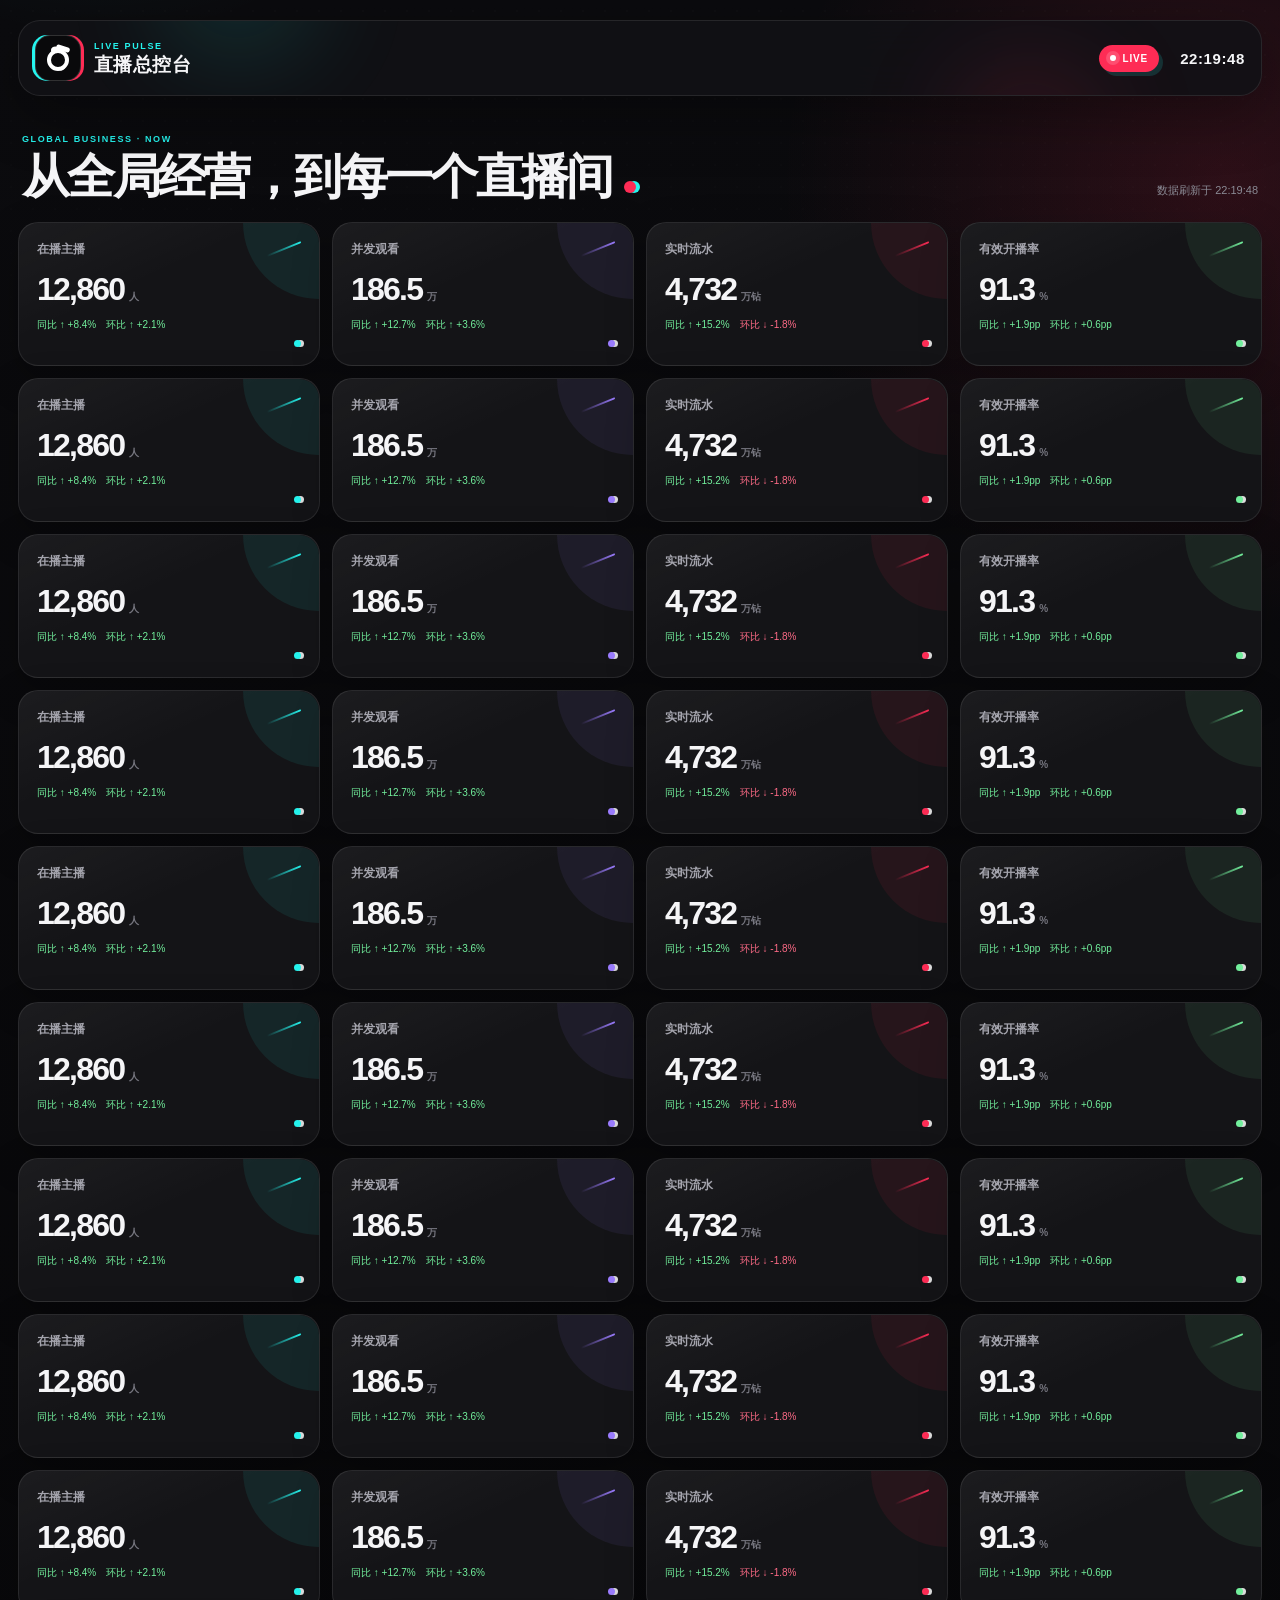
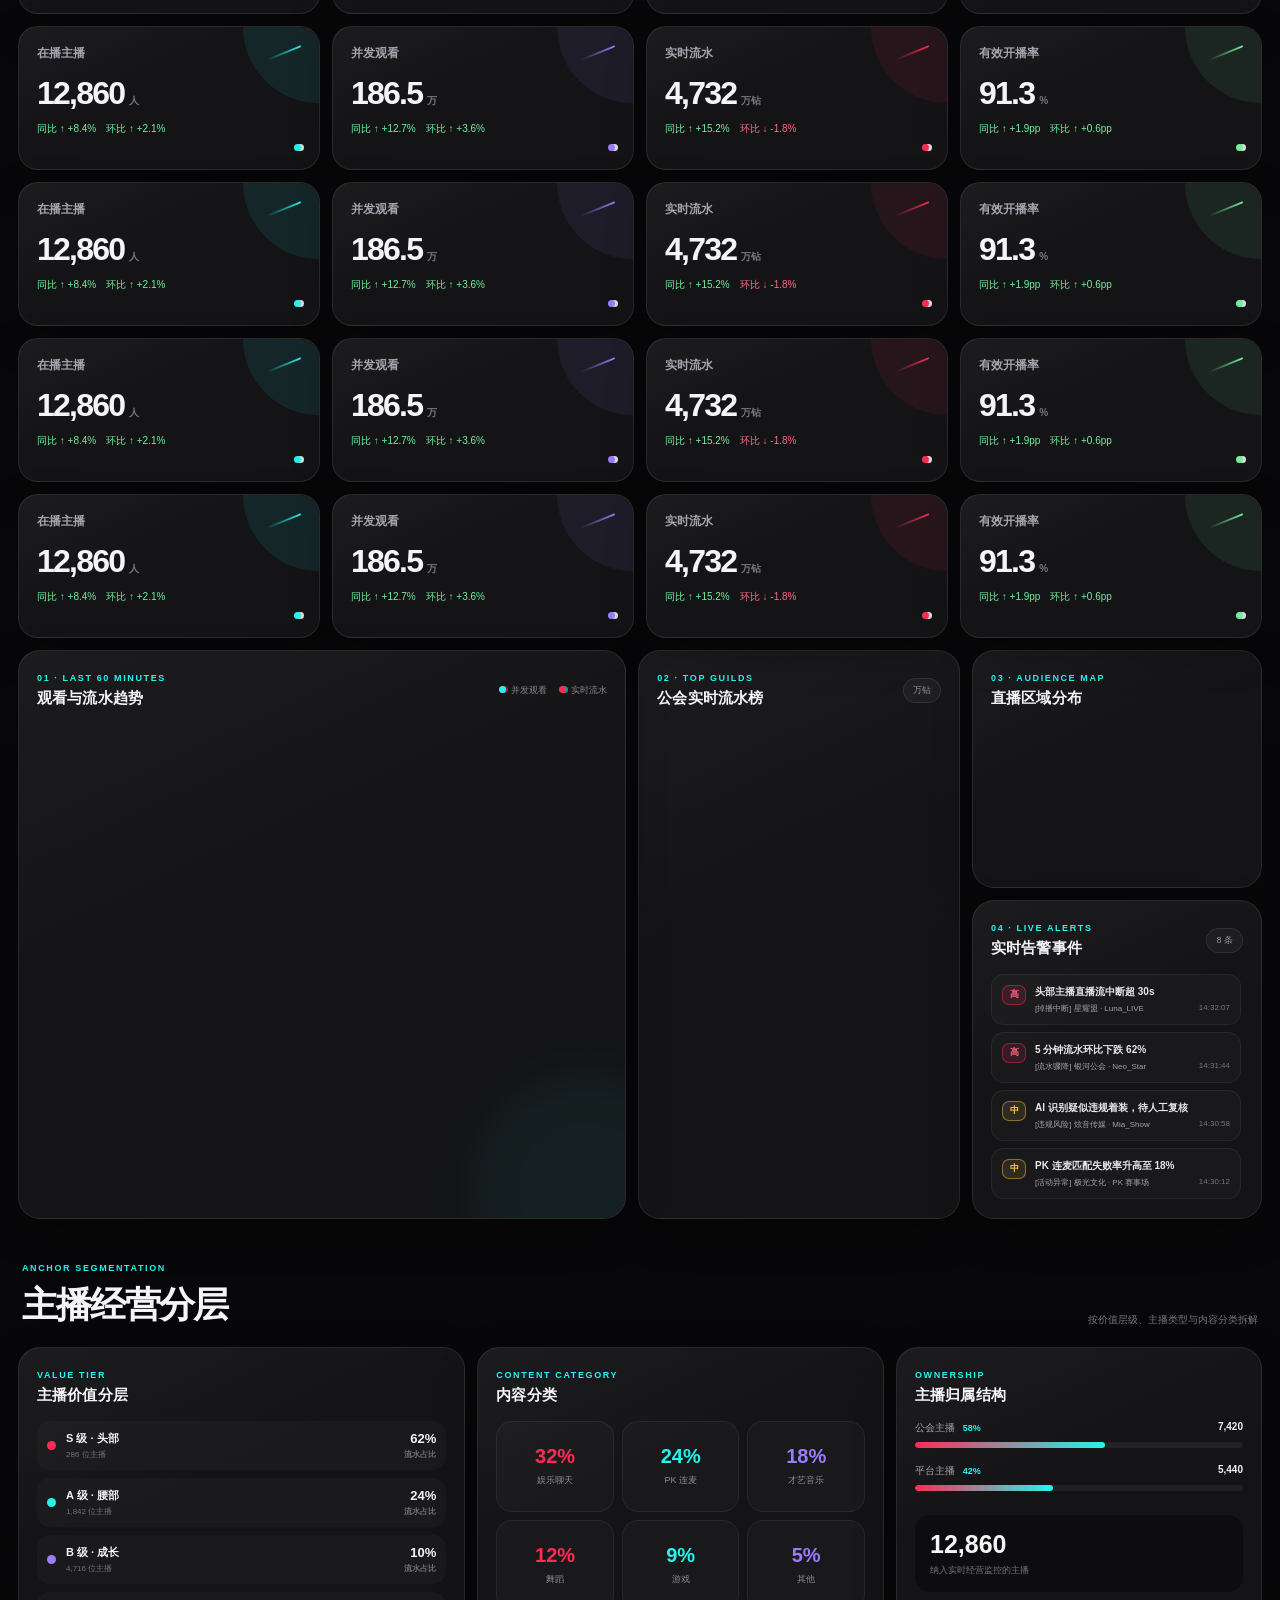
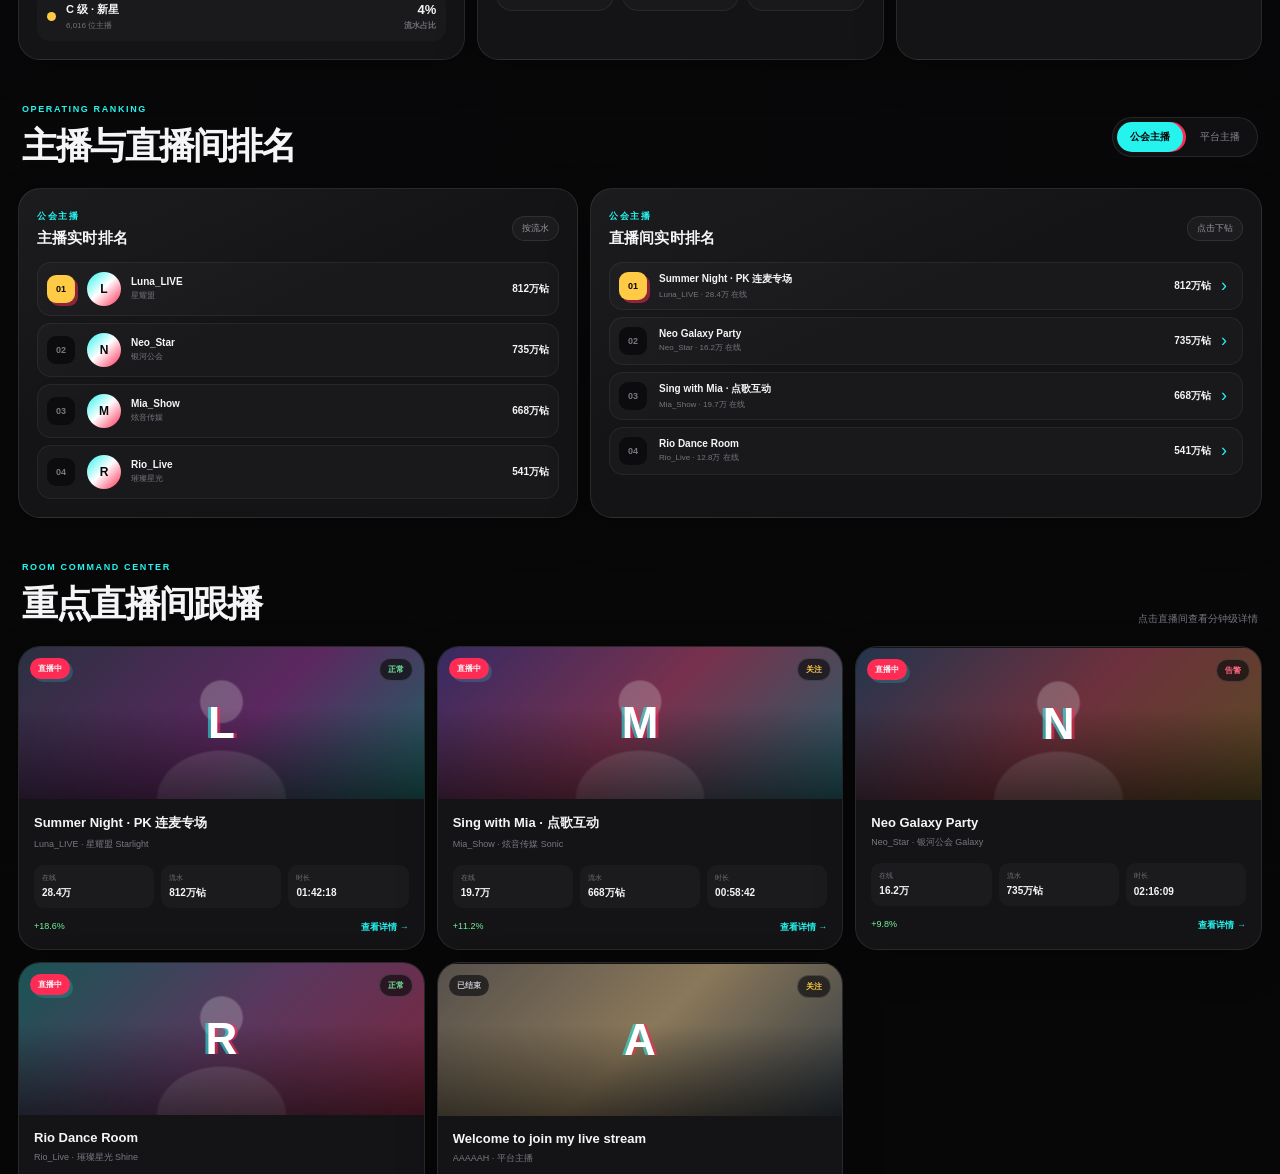
==== live-command-center.html @ 57bc005b "feat: add live command center to homepage" ====
<!doctype html>
<html lang="zh-CN">
<head>
<meta charset="utf-8">
<meta name="viewport" content="width=device-width, initial-scale=1, viewport-fit=cover">
<meta name="theme-color" content="#08080a">
<title>LIVE PULSE · 直播总控台</title>
<script src="https://registry.npmmirror.com/echarts/5.5.0/files/dist/echarts.min.js"></script>
<style>
  :root {
    --bg:#08080a; --surface:#141417; --surface2:#1b1b20;
    --line:rgba(255,255,255,.09); --line2:rgba(255,255,255,.16);
    --ink:#f5f5f7; --muted:#8b8b95;
    --cyan:#25f4ee; --pink:#fe2c55; --green:#72ef9c; --yellow:#ffcb45;
  }
  * { box-sizing:border-box; }
  html,body { margin:0; min-width:320px; min-height:100%; background:var(--bg); }
  body {
    color:var(--ink);
    font-family:Inter,-apple-system,BlinkMacSystemFont,"Segoe UI","PingFang SC","Microsoft YaHei",sans-serif;
    background:
      radial-gradient(circle at 8% -8%,rgba(37,244,238,.13),transparent 25rem),
      radial-gradient(circle at 96% 4%,rgba(254,44,85,.14),transparent 28rem),
      linear-gradient(180deg,#0b0b0e 0,#08080a 40%,#070708 100%);
  }
  body::before {
    position:fixed; inset:0; z-index:0; pointer-events:none; content:"";
    background-image:radial-gradient(rgba(255,255,255,.12) .75px,transparent .75px);
    background-size:22px 22px; opacity:.15;
    -webkit-mask-image:linear-gradient(#000,transparent 75%); mask-image:linear-gradient(#000,transparent 75%);
  }
  button { font:inherit; }
  #wrap { position:relative; z-index:1; width:min(calc(100% - 36px),1440px); margin:auto; padding:20px 0 24px; }

  .topbar {
    position:relative; display:flex; align-items:center; justify-content:space-between; gap:20px;
    min-height:76px; overflow:hidden; padding:14px 16px;
    border:1px solid var(--line); border-radius:22px;
    background:rgba(18,18,22,.88); box-shadow:0 18px 60px rgba(0,0,0,.32);
    -webkit-backdrop-filter:blur(24px); backdrop-filter:blur(24px);
  }
  .topbar::before,.topbar::after {
    position:absolute; width:140px; height:140px; border-radius:50%; content:""; filter:blur(58px); opacity:.18;
  }
  .topbar::before { top:-110px; left:12%; background:var(--cyan); }
  .topbar::after { right:13%; bottom:-116px; background:var(--pink); }
  .brand,.actions,.live-pill { position:relative; z-index:1; display:flex; align-items:center; }
  .brand { gap:13px; min-width:0; }
  .mark {
    position:relative; display:grid; width:46px; height:46px; flex:0 0 46px; place-items:center;
    border:1px solid var(--line2); border-radius:15px; background:#09090b;
    box-shadow:-3px 0 var(--cyan),3px 0 var(--pink);
  }
  .mark::before,.mark::after,.mark i { position:absolute; border-radius:999px; content:""; }
  .mark::before { width:8px; height:25px; background:#fff; transform:rotate(-20deg); }
  .mark::after { bottom:9px; left:11px; width:14px; height:14px; border:4px solid #fff; background:#09090b; }
  .mark i { top:10px; right:10px; width:14px; height:5px; background:#fff; transform:rotate(18deg); }
  .eyebrow,.kicker { margin:0; color:var(--cyan); font-size:9px; font-weight:900; letter-spacing:.18em; }
  h1 { margin:4px 0 0; font-size:19px; line-height:1.1; letter-spacing:.02em; }
  .actions { gap:10px; }
  .live-pill {
    gap:7px; padding:8px 11px; border-radius:999px; color:#fff; background:var(--pink);
    font-size:10px; font-weight:900; letter-spacing:.08em; box-shadow:4px 4px 0 rgba(37,244,238,.14);
  }
  .live-pill i,.status i {
    width:6px; height:6px; border-radius:50%; background:#fff;
    box-shadow:0 0 0 4px rgba(255,255,255,.16); animation:pulse 1.5s ease-in-out infinite;
  }
  #clock { min-width:76px; font-size:15px; font-weight:850; font-variant-numeric:tabular-nums; letter-spacing:.04em; text-align:right; }

  .hero { display:flex; align-items:flex-end; justify-content:space-between; gap:20px; padding:38px 4px 20px; }
  .hero h2 { margin:8px 0 0; font-size:clamp(29px,4vw,48px); line-height:1.04; letter-spacing:-.055em; }
  .hero h2::after {
    display:inline-block; width:12px; height:12px; margin-left:12px; border-radius:50%;
    content:""; background:var(--pink); box-shadow:4px 0 var(--cyan);
  }
  .updated { margin:0 0 4px; color:var(--muted); font-size:11px; font-variant-numeric:tabular-nums; }

  .kpi-row { display:grid; grid-template-columns:repeat(4,1fr); gap:12px; margin-bottom:12px; }
  .kpi,.panel {
    border:1px solid var(--line);
    background:linear-gradient(155deg,rgba(255,255,255,.035),transparent 42%),var(--surface);
    box-shadow:0 14px 42px rgba(0,0,0,.23);
  }
  .kpi {
    position:relative; min-height:144px; overflow:hidden; padding:18px; border-radius:20px;
    transition:transform .18s ease,border-color .18s ease;
  }
  .kpi:hover { border-color:rgba(255,255,255,.2); transform:translateY(-2px); }
  .kpi::before {
    position:absolute; top:0; right:0; width:76px; height:76px; border-radius:0 20px 0 76px;
    content:""; background:var(--acc); opacity:.08;
  }
  .kpi::after {
    position:absolute; right:18px; bottom:18px; width:7px; height:7px; border-radius:50%;
    content:""; background:var(--acc); box-shadow:3px 0 rgba(255,255,255,.85);
  }
  .k-label { display:flex; align-items:center; justify-content:space-between; color:#a4a4ad; font-size:12px; font-weight:650; }
  .k-label::after {
    width:34px; height:2px; border-radius:99px; content:"";
    background:linear-gradient(90deg,transparent,var(--acc)); transform:skewY(-22deg);
  }
  .k-value { margin:13px 0 10px; font-size:32px; font-weight:900; font-variant-numeric:tabular-nums; letter-spacing:-.055em; }
  .unit { margin-left:5px; color:#777780; font-size:10px; font-weight:700; letter-spacing:0; }
  .k-delta { display:flex; gap:10px; font-size:10px; }
  .up { color:var(--green); } .down { color:#ff6b87; }

  .main-grid {
    display:grid; grid-template-columns:minmax(0,1.55fr) minmax(300px,.82fr) minmax(290px,.72fr);
    grid-template-areas:"trend rank dist" "trend rank alerts"; gap:12px;
  }
  .panel { min-width:0; padding:18px; border-radius:22px; }
  .p-trend { position:relative; grid-area:trend; overflow:hidden; }
  .p-rank { grid-area:rank; }
  .p-dist { grid-area:dist; }
  .p-alert { grid-area:alerts; }
  .p-trend::after {
    position:absolute; right:-70px; bottom:-80px; width:220px; height:220px; border-radius:50%;
    pointer-events:none; content:""; background:rgba(37,244,238,.055); filter:blur(25px);
  }
  .panel-head { display:flex; align-items:center; justify-content:space-between; gap:12px; min-height:44px; margin-bottom:11px; }
  .panel-head h3 { margin:6px 0 0; font-size:15px; letter-spacing:.01em; }
  .chip { padding:5px 9px; border:1px solid var(--line); border-radius:999px; color:#93939c; background:rgba(255,255,255,.035); font-size:9px; }
  .legend { display:flex; gap:12px; color:#85858e; font-size:9px; }
  .legend span::before {
    display:inline-block; width:7px; height:7px; margin-right:5px; border-radius:50%;
    content:""; background:var(--cyan); box-shadow:2px 0 rgba(254,44,85,.55);
  }
  .legend span:last-child::before { background:var(--pink); box-shadow:2px 0 rgba(37,244,238,.55); }
  .chart { position:relative; z-index:1; width:100%; }
  #trend,#rank { height:440px; }
  #dist { height:145px; }

  .alert-list { max-height:226px; overflow:auto; padding-right:2px; }
  .alert-list::-webkit-scrollbar { width:4px; }
  .alert-list::-webkit-scrollbar-thumb { border-radius:99px; background:rgba(255,255,255,.14); }
  .alert-item {
    display:grid; grid-template-columns:auto 1fr; gap:9px; margin-bottom:7px; padding:10px;
    border:1px solid rgba(255,255,255,.06); border-radius:13px; background:rgba(255,255,255,.025);
  }
  .sev {
    display:inline-grid; min-width:24px; height:20px; place-items:center; border-radius:7px;
    font-size:9px; font-weight:900;
  }
  .sev-high { border:1px solid rgba(254,44,85,.45); color:#ff6683; background:rgba(254,44,85,.12); }
  .sev-mid { border:1px solid rgba(255,203,69,.45); color:var(--yellow); background:rgba(255,203,69,.1); }
  .sev-low { border:1px solid rgba(37,244,238,.4); color:var(--cyan); background:rgba(37,244,238,.09); }
  .a-body { min-width:0; }
  .a-title { color:#e8e8eb; font-size:10px; font-weight:750; line-height:1.4; }
  .a-meta { display:flex; justify-content:space-between; gap:8px; margin-top:4px; color:#75757e; font-size:8px; }
  .a-type { color:#a2a2aa; }
  #st { min-height:18px; padding:10px 4px 0; color:#666670; font-size:10px; text-align:center; }
  .footer {
    display:flex; align-items:center; justify-content:space-between; gap:16px;
    padding:6px 4px 0; color:#565660; font-size:9px; letter-spacing:.04em;
  }
  .status { display:flex; align-items:center; gap:7px; }
  .status i { display:block; width:5px; height:5px; background:var(--pink); box-shadow:2px 0 var(--cyan); }

  @keyframes pulse { 50% { opacity:.34; transform:scale(.78); } }
  @media (max-width:1080px) {
    .main-grid { grid-template-columns:1fr 1fr; grid-template-areas:"trend trend" "rank dist" "rank alerts"; }
    #trend { height:330px; }
  }
  @media (max-width:720px) {
    #wrap { width:min(calc(100% - 22px),620px); padding-top:11px; }
    .topbar { align-items:flex-start; min-height:66px; padding:12px; border-radius:18px; }
    .mark { width:40px; height:40px; flex-basis:40px; border-radius:13px; }
    .mark::before { height:21px; }
    .mark::after { bottom:8px; left:9px; width:12px; height:12px; }
    h1 { font-size:16px; }
    .live-pill { display:none; }
    #clock { min-width:68px; font-size:13px; }
    .hero { align-items:flex-start; flex-direction:column; gap:11px; padding:31px 3px 17px; }
    .hero h2 { font-size:clamp(27px,9vw,38px); }
    .hero h2::after { width:9px; height:9px; margin-left:9px; }
    .updated { margin:0; }
    .kpi-row { grid-template-columns:repeat(2,minmax(0,1fr)); gap:9px; }
    .kpi { min-height:128px; padding:14px; border-radius:17px; }
    .k-value { font-size:clamp(23px,7vw,28px); }
    .main-grid { grid-template-columns:minmax(0,1fr); grid-template-areas:"trend" "rank" "dist" "alerts"; gap:10px; }
    .panel { padding:14px; border-radius:18px; }
    #trend { height:265px; }
    #rank { height:360px; }
    #dist { height:250px; }
    .alert-list { max-height:none; }
    .footer { align-items:flex-start; flex-direction:column; }
  }
  @media (max-width:390px) {
    #wrap { width:min(calc(100% - 18px),372px); }
    .topbar { padding:11px; }
    .eyebrow { display:none; }
    .brand { gap:9px; }
    .hero h2 { font-size:27px; }
    .kpi { min-height:121px; }
    .k-label { font-size:10px; }
    .k-label::after { width:24px; }
  }
  .section-block{padding-top:44px;scroll-margin-top:90px}
  .section-head{display:flex;align-items:flex-end;justify-content:space-between;gap:20px;padding:0 4px 17px}
  .section-head h2{margin:8px 0 0;font-size:clamp(25px,3vw,36px);letter-spacing:-.05em}
  .section-head>p{margin:0 0 3px;color:#777780;font-size:10px}
  .segment-grid{display:grid;grid-template-columns:1.1fr 1fr .9fr;gap:12px}
  .tier-list{display:grid;gap:8px}
  .tier-item{display:grid;grid-template-columns:auto 1fr auto;align-items:center;gap:10px;padding:10px;border-radius:13px;background:rgba(255,255,255,.025)}
  .tier-dot{width:9px;height:9px;border-radius:50%}
  .tier-item p,.tier-item b{margin:0}
  .tier-item p{display:grid;gap:3px}.tier-item p strong{font-size:11px}
  .tier-item small{color:#707078;font-size:8px}.tier-item b{display:grid;gap:3px;text-align:right;font-size:13px}
  .type-cloud{display:grid;grid-template-columns:repeat(3,1fr);gap:8px}.type-cloud.two-types{grid-template-columns:repeat(2,1fr)}
  .type-item{display:grid;min-height:91px;place-items:center;align-content:center;border:1px solid rgba(255,255,255,.06);border-radius:16px;background:rgba(255,255,255,.025)}
  .type-item strong{font-size:20px}.type-item span{margin-top:6px;color:#8c8c95;font-size:9px}
  .type-item:nth-child(3n+1) strong{color:var(--pink)}.type-item:nth-child(3n+2) strong{color:var(--cyan)}.type-item:nth-child(3n) strong{color:#9b7cff}
  .ownership-bars{display:grid;gap:16px}.ownership-bars p{display:flex;justify-content:space-between;margin:0 0 7px;color:#a5a5ad;font-size:10px}
  .ownership-bars p strong{color:#f1f1f3}.ownership-bars p em{margin-left:5px;color:var(--cyan);font-size:9px;font-style:normal;font-weight:900}.ownership-bars i{display:block;overflow:hidden;height:6px;border-radius:99px;background:rgba(255,255,255,.055)}
  .ownership-bars b{display:block;height:100%;border-radius:inherit;background:linear-gradient(90deg,var(--pink),var(--cyan))}
  .ownership-total{margin-top:24px;padding:15px;border-radius:15px;background:#0d0d10}.ownership-total strong{display:block;font-size:25px}.ownership-total span{color:#74747d;font-size:9px}
  .ranking-head{align-items:center}.scope-switch{display:flex;gap:4px;padding:4px;border:1px solid var(--line);border-radius:999px;background:#101013}
  .scope-switch button{border:0;border-radius:999px;padding:8px 13px;color:#85858d;background:transparent;font-size:10px;cursor:pointer}
  .scope-switch button.active{color:#08080a;background:var(--cyan);font-weight:900;box-shadow:3px 0 var(--pink)}
  .ranking-grid{display:grid;grid-template-columns:1fr 1.2fr;gap:12px}
  .ranking-list{display:grid;gap:7px}
  .rank-row{display:grid;grid-template-columns:30px 34px 1fr auto;align-items:center;gap:10px;padding:9px;border:1px solid rgba(255,255,255,.055);border-radius:14px;background:rgba(255,255,255,.022)}
  button.rank-row{grid-template-columns:30px 1fr auto 12px;width:100%;color:inherit;text-align:left;cursor:pointer}
  button.rank-row:hover{border-color:rgba(37,244,238,.25);background:rgba(37,244,238,.035)}
  .rank-index{display:grid;width:28px;height:28px;place-items:center;border-radius:9px;color:#777780;background:#0c0c0f;font-size:9px;font-weight:900}
  .rank-row:first-child .rank-index{color:#08080a;background:var(--yellow);box-shadow:3px 3px rgba(254,44,85,.5)}
  .mini-avatar{display:grid;width:34px;height:34px;place-items:center;border-radius:50%;color:#08080a;background:linear-gradient(135deg,var(--cyan),#fff 48%,var(--pink));font-size:12px;font-weight:900}
  .rank-row p{display:grid;gap:3px;min-width:0;margin:0}.rank-row p strong{overflow:hidden;font-size:10px;text-overflow:ellipsis;white-space:nowrap}.rank-row p small{color:#74747d;font-size:8px}
  .rank-row>b{font-size:10px;white-space:nowrap}.rank-row>em{color:var(--cyan);font-size:18px;font-style:normal}
  .room-grid{display:grid;grid-template-columns:repeat(3,1fr);gap:12px}
  .room-card{overflow:hidden;border:1px solid var(--line);border-radius:22px;padding:0;color:inherit;background:var(--surface);text-align:left;box-shadow:0 14px 42px rgba(0,0,0,.22);cursor:pointer;transition:.18s}
  .room-card:hover{border-color:rgba(37,244,238,.28);transform:translateY(-3px)}
  .room-cover{position:relative;display:grid;height:152px;place-items:center;overflow:hidden;background:radial-gradient(circle at 50% 36%,rgba(255,255,255,.22) 0 9%,transparent 10%),radial-gradient(ellipse at 50% 100%,rgba(255,255,255,.16) 0 22%,transparent 23%),linear-gradient(135deg,#2b3041,#5c2860 55%,#1b6461)}
  .room-cover.cover-1{background:radial-gradient(circle at 50% 36%,rgba(255,255,255,.22) 0 9%,transparent 10%),radial-gradient(ellipse at 50% 100%,rgba(255,255,255,.16) 0 22%,transparent 23%),linear-gradient(135deg,#372a62,#78314d,#235f67)}
  .room-cover.cover-2{background:radial-gradient(circle at 50% 36%,rgba(255,255,255,.22) 0 9%,transparent 10%),radial-gradient(ellipse at 50% 100%,rgba(255,255,255,.16) 0 22%,transparent 23%),linear-gradient(135deg,#24354d,#6d303d,#594b22)}
  .room-cover.cover-3{background:radial-gradient(circle at 50% 36%,rgba(255,255,255,.22) 0 9%,transparent 10%),radial-gradient(ellipse at 50% 100%,rgba(255,255,255,.16) 0 22%,transparent 23%),linear-gradient(135deg,#185555,#59375e,#7b273d)}
  .room-cover.cover-4{background:linear-gradient(135deg,#56504b,#8a785a,#303942)}
  .room-cover:after{position:absolute;inset:0;content:"";background:linear-gradient(transparent 40%,rgba(0,0,0,.55))}
  .room-status,.risk-badge{position:absolute;z-index:2;top:11px;border-radius:999px;padding:5px 8px;font-size:8px;font-weight:900}
  .room-status{left:11px;background:var(--pink);box-shadow:3px 3px rgba(37,244,238,.18)}.room-status.ended{color:#c5c5cb;background:rgba(18,18,21,.72);box-shadow:none}
  .risk-badge{right:11px;border:1px solid rgba(255,255,255,.15);background:rgba(10,10,12,.65)}.risk-normal{color:var(--green)}.risk-watch{color:var(--yellow)}.risk-alert{color:#ff6683}
  .cover-avatar{position:relative;z-index:1;color:#fff;font-size:44px;font-weight:900;text-shadow:-3px 0 rgba(37,244,238,.55),3px 0 rgba(254,44,85,.55)}
  .room-copy{padding:15px}.room-copy h3{overflow:hidden;margin:0;font-size:13px;text-overflow:ellipsis;white-space:nowrap}.room-copy>p{margin:6px 0 14px;color:#777780;font-size:9px}
  .room-stats{display:grid;grid-template-columns:repeat(3,1fr);gap:7px}.room-stats span{display:grid;gap:3px;padding:8px;border-radius:10px;background:rgba(255,255,255,.03)}
  .room-stats small{color:#707078;font-size:7px}.room-stats strong{overflow:hidden;font-size:10px;text-overflow:ellipsis}.room-action{display:flex;justify-content:space-between;margin-top:13px;font-size:9px}.room-action b{color:var(--cyan)}
  .drawer-backdrop{position:fixed;inset:0;z-index:100;display:none;justify-content:flex-end;background:rgba(0,0,0,.7);backdrop-filter:blur(8px)}
  .drawer-backdrop.open{display:flex}.room-drawer{width:min(100%,920px);height:100%;overflow-y:auto;padding:22px;border-left:1px solid var(--line2);background:#0c0c0f;box-shadow:-28px 0 80px rgba(0,0,0,.45)}
  body.detail-mode{background:#08080a}body.detail-mode #wrap{display:none}
  body.detail-mode .drawer-backdrop.open{position:relative;display:flex;min-height:100vh;background:radial-gradient(circle at 6% 0,rgba(37,244,238,.1),transparent 26rem),radial-gradient(circle at 96% 4%,rgba(254,44,85,.12),transparent 28rem),#08080a;backdrop-filter:none}
  body.detail-mode .room-drawer{width:min(calc(100% - 36px),1440px);height:auto;min-height:100vh;margin:auto;overflow:visible;border:0;padding:20px 0;background:transparent;box-shadow:none}
  body.detail-mode .drawer-top{top:10px;margin:0 0 16px;padding:13px 16px;border:1px solid var(--line);border-radius:20px;background:rgba(17,17,20,.92)}
  .drawer-top{position:sticky;top:-22px;z-index:5;display:flex;align-items:center;justify-content:space-between;margin:-22px -22px 18px;padding:20px 22px 14px;background:rgba(12,12,15,.92);backdrop-filter:blur(20px)}
  .drawer-top h2{margin:5px 0 0;font-size:22px}.drawer-actions,.sync-badge{display:flex;align-items:center}.drawer-actions{gap:10px}.sync-badge{gap:7px;padding:8px 11px;border:1px solid rgba(114,239,156,.22);border-radius:999px;color:var(--green);background:rgba(114,239,156,.06);font-size:9px;font-weight:900}.sync-badge i{width:6px;height:6px;border-radius:50%;background:var(--green);box-shadow:0 0 0 4px rgba(114,239,156,.12);animation:pulse 1.2s infinite}.close-btn{display:grid;width:38px;height:38px;place-items:center;border:1px solid var(--line);border-radius:50%;color:#fff;background:rgba(255,255,255,.045);font-size:24px;cursor:pointer}
  .room-hero{display:grid;grid-template-columns:minmax(280px,.82fr) minmax(360px,1.18fr);gap:12px}
  .video-stage{position:relative;min-height:430px;overflow:hidden;border:1px solid var(--line);border-radius:22px;background:radial-gradient(circle at 54% 35%,rgba(255,255,255,.3) 0 6%,transparent 7%),radial-gradient(ellipse at 52% 85%,rgba(255,255,255,.13) 0 23%,transparent 24%),linear-gradient(150deg,#242c35,#725745 45%,#2d6463)}
  .video-stage:after{position:absolute;inset:0;content:"";background:linear-gradient(rgba(0,0,0,.1),transparent 44%,rgba(0,0,0,.78))}
  .ai-badge{position:absolute;z-index:2;top:14px;right:14px;padding:7px 9px;border-radius:10px;background:#8f5af5;font-size:9px;font-weight:900}
  .stage-copy{position:absolute;z-index:2;top:52px;left:14px;display:grid;gap:4px;max-width:70%;padding:10px;border-radius:12px;background:rgba(0,0,0,.5)}.stage-copy strong{font-size:11px}.stage-copy span{font-size:8px}
  .play-btn{position:absolute;z-index:2;top:50%;left:50%;display:grid;width:76px;height:76px;place-items:center;border:1px solid rgba(255,255,255,.2);border-radius:50%;background:rgba(0,0,0,.54);transform:translate(-50%,-50%)}
  .play-btn i{width:0;height:0;margin-left:6px;border-top:13px solid transparent;border-bottom:13px solid transparent;border-left:20px solid #fff}
  .identity-card,.detail-section{border:1px solid var(--line);border-radius:22px;background:var(--surface)}.identity-card{padding:18px}
  .identity-head{display:grid;grid-template-columns:auto 1fr auto;align-items:center;gap:12px;padding-bottom:16px;border-bottom:1px solid var(--line)}
  .identity-head h3{margin:0;font-size:17px}.identity-head p{margin:4px 0 0;color:#73737d;font-size:9px}.detail-avatar{display:grid;width:46px;height:46px;place-items:center;border-radius:50%;color:#08080a;background:linear-gradient(135deg,var(--cyan),#fff 48%,var(--pink));font-weight:900}
  .level-badge{display:grid;width:30px;height:30px;place-items:center;border-radius:9px;color:#09090b;background:var(--yellow);font-weight:900;box-shadow:3px 3px rgba(254,44,85,.5)}
  .identity-stats{display:grid;grid-template-columns:repeat(3,1fr);gap:8px;padding:16px 0;border-bottom:1px solid var(--line)}.identity-stats span{display:grid;gap:4px;color:#74747d;font-size:8px;text-align:center}.identity-stats strong{color:#f2f2f4;font-size:14px}
  .profile-list{display:grid;grid-template-columns:1fr 1fr;gap:13px 18px;margin:17px 0 0}.profile-list dt{margin-bottom:4px;color:#6e6e77;font-size:8px}.profile-list dd{overflow:hidden;margin:0;color:#d7d7dc;font-size:10px;text-overflow:ellipsis;white-space:nowrap}
  .detail-section{margin-top:12px;padding:18px}.detail-head{display:flex;align-items:center;justify-content:space-between;margin-bottom:14px}.detail-head h3{margin:6px 0 0;font-size:15px}
  .metric-matrix{display:grid;grid-template-columns:repeat(4,1fr);gap:8px}.metric-matrix article{position:relative;display:grid;min-height:92px;align-content:center;padding:12px;border:1px solid rgba(255,255,255,.055);border-radius:14px;background:rgba(255,255,255,.022)}
  .metric-matrix span{color:#777780;font-size:8px}.metric-matrix strong{margin-top:7px;font-size:18px}.metric-matrix small{position:absolute;right:10px;bottom:10px;color:var(--green);font-size:7px}
  #detailTrend{width:100%;height:360px}.multi-legend{display:flex;flex-wrap:wrap;gap:8px 15px;margin-bottom:8px;color:#8b8b94;font-size:9px}.multi-legend span:before{display:inline-block;width:16px;height:3px;margin-right:6px;border-radius:99px;content:"";vertical-align:middle}.line-traffic:before{background:#25f4ee}.line-watch:before{background:#49a8ff}.line-like:before{background:#9b7cff}.line-follow:before{background:#ffcb45}.line-gift:before{background:#fe2c55}.line-revenue:before{background:#72ef9c}
  .correlation-note{display:grid;grid-template-columns:auto 1fr;gap:12px;margin-top:8px;padding:12px;border:1px solid rgba(37,244,238,.15);border-radius:14px;background:rgba(37,244,238,.04)}.correlation-note strong{color:var(--cyan);font-size:9px}.correlation-note p{margin:0;color:#a0a0a8;font-size:9px;line-height:1.55}
  body.detail-mode .metric-matrix{grid-template-columns:repeat(6,1fr)}
  .event-line{display:grid;grid-template-columns:46px 70px 1fr;align-items:center;gap:10px;margin-top:8px;padding:10px;border-radius:12px;background:rgba(255,255,255,.025);font-size:9px}.event-line time{color:#777780}.event-line p{margin:0;color:#a0a0a8}.event-cyan{color:var(--cyan)}.event-pink{color:#ff6683}.event-yellow{color:var(--yellow)}
  @media(max-width:1100px){.segment-grid{grid-template-columns:1fr 1fr}.ownership-panel{grid-column:auto}.room-grid{grid-template-columns:repeat(2,1fr)}}
  @media(max-width:720px){.section-head{align-items:flex-start;flex-direction:column;gap:10px}.segment-grid,.ranking-grid{grid-template-columns:1fr}.ranking-head{align-items:flex-start}.scope-switch{width:100%;overflow:auto}.scope-switch button{flex:1 0 auto}.room-grid{grid-template-columns:1fr}.room-cover{height:175px}.room-hero{grid-template-columns:1fr}.video-stage{min-height:430px}.metric-matrix,body.detail-mode .metric-matrix{grid-template-columns:repeat(2,1fr)}.room-drawer{padding:14px}.drawer-top{top:-14px;margin:-14px -14px 12px;padding:15px 14px 12px}body.detail-mode .room-drawer{width:calc(100% - 20px);padding-top:10px}.sync-badge{display:none}.correlation-note{grid-template-columns:1fr}}
  @media (prefers-reduced-motion:reduce) {
    *,*::before,*::after { animation-duration:.01ms!important; animation-iteration-count:1!important; }
  }
</style>
</head>
<body>
<div id="wrap">
  <header class="topbar">
    <div class="brand">
      <span class="mark" aria-hidden="true"><i></i></span>
      <div><p class="eyebrow">LIVE PULSE</p><h1>直播总控台</h1></div>
    </div>
    <div class="actions">
      <span class="live-pill"><i></i>LIVE</span>
      <time id="clock">--:--:--</time>
    </div>
  </header>

  <section class="hero">
    <div><p class="kicker">GLOBAL BUSINESS · NOW</p><h2>从全局经营，到每一个直播间</h2></div>
    <p class="updated" id="updated">数据持续刷新中</p>
  </section>

  <section class="kpi-row" id="kpiRow" aria-label="核心实时指标"></section>

  <section class="main-grid">
    <article class="panel p-trend">
      <div class="panel-head">
        <div><p class="kicker">01 · LAST 60 MINUTES</p><h3>观看与流水趋势</h3></div>
        <div class="legend"><span>并发观看</span><span>实时流水</span></div>
      </div>
      <div id="trend" class="chart"></div>
    </article>
    <article class="panel p-rank">
      <div class="panel-head">
        <div><p class="kicker">02 · TOP GUILDS</p><h3>公会实时流水榜</h3></div>
        <span class="chip">万钻</span>
      </div>
      <div id="rank" class="chart"></div>
    </article>
    <article class="panel p-dist">
      <div class="panel-head">
        <div><p class="kicker">03 · AUDIENCE MAP</p><h3>直播区域分布</h3></div>
      </div>
      <div id="dist" class="chart"></div>
    </article>
    <article class="panel p-alert">
      <div class="panel-head">
        <div><p class="kicker">04 · LIVE ALERTS</p><h3>实时告警事件</h3></div>
        <span class="chip">8 条</span>
      </div>
      <div class="alert-list" id="alertList"></div>
    </article>
  </section>

  <section class="section-block" id="segments">
    <div class="section-head"><div><p class="kicker">ANCHOR SEGMENTATION</p><h2>主播经营分层</h2></div><p>按价值层级、主播类型与内容分类拆解</p></div>
    <div class="segment-grid">
      <article class="panel">
        <div class="panel-head"><div><p class="kicker">VALUE TIER</p><h3>主播价值分层</h3></div></div>
        <div class="tier-list">
          <div class="tier-item"><i class="tier-dot" style="background:#fe2c55"></i><p><strong>S 级 · 头部</strong><small>286 位主播</small></p><b>62%<small>流水占比</small></b></div>
          <div class="tier-item"><i class="tier-dot" style="background:#25f4ee"></i><p><strong>A 级 · 腰部</strong><small>1,842 位主播</small></p><b>24%<small>流水占比</small></b></div>
          <div class="tier-item"><i class="tier-dot" style="background:#9b7cff"></i><p><strong>B 级 · 成长</strong><small>4,716 位主播</small></p><b>10%<small>流水占比</small></b></div>
          <div class="tier-item"><i class="tier-dot" style="background:#ffcb45"></i><p><strong>C 级 · 新星</strong><small>6,016 位主播</small></p><b>4%<small>流水占比</small></b></div>
        </div>
      </article>
      <article class="panel">
        <div class="panel-head"><div><p class="kicker">CONTENT CATEGORY</p><h3>内容分类</h3></div></div>
        <div class="type-cloud">
          <div class="type-item"><strong>32%</strong><span>娱乐聊天</span></div><div class="type-item"><strong>24%</strong><span>PK 连麦</span></div>
          <div class="type-item"><strong>18%</strong><span>才艺音乐</span></div><div class="type-item"><strong>12%</strong><span>舞蹈</span></div>
          <div class="type-item"><strong>9%</strong><span>游戏</span></div><div class="type-item"><strong>5%</strong><span>其他</span></div>
        </div>
      </article>
      <article class="panel ownership-panel">
        <div class="panel-head"><div><p class="kicker">OWNERSHIP</p><h3>主播归属结构</h3></div></div>
        <div class="ownership-bars">
          <div><p><span>公会主播 <em>58%</em></span><strong>7,420</strong></p><i><b style="width:58%"></b></i></div>
          <div><p><span>平台主播 <em>42%</em></span><strong>5,440</strong></p><i><b style="width:42%"></b></i></div>
        </div>
        <div class="ownership-total"><strong>12,860</strong><span>纳入实时经营监控的主播</span></div>
      </article>
    </div>
  </section>

  <section class="section-block" id="rankings">
    <div class="section-head ranking-head">
      <div><p class="kicker">OPERATING RANKING</p><h2>主播与直播间排名</h2></div>
      <div class="scope-switch" id="scopeSwitch"><button class="active" data-scope="guild">公会主播</button><button data-scope="platform">平台主播</button></div>
    </div>
    <div class="ranking-grid">
      <article class="panel"><div class="panel-head"><div><p class="kicker" id="anchorScope">公会</p><h3>主播实时排名</h3></div><span class="chip">按流水</span></div><div class="ranking-list" id="anchorRanking"></div></article>
      <article class="panel"><div class="panel-head"><div><p class="kicker" id="roomScope">公会</p><h3>直播间实时排名</h3></div><span class="chip">点击下钻</span></div><div class="ranking-list" id="roomRanking"></div></article>
    </div>
  </section>

  <section class="section-block" id="rooms">
    <div class="section-head"><div><p class="kicker">ROOM COMMAND CENTER</p><h2>重点直播间跟播</h2></div><p>点击直播间查看分钟级详情</p></div>
    <div class="room-grid" id="roomGrid"></div>
  </section>

  <div id="st" role="status"></div>
  <footer class="footer">
    <span class="status"><i></i>数据持续刷新中</span>
    <span>LIVE Operations · Entertainment Dashboard</span>
  </footer>
</div>

<div class="drawer-backdrop" id="roomDrawer" aria-hidden="true">
  <aside class="room-drawer" role="dialog" aria-modal="true" aria-labelledby="drawerTitle">
    <div class="drawer-top"><div><p class="kicker" id="drawerRoomId">LIVE ROOM</p><h2 id="drawerTitle">直播间全屏实时跟播</h2></div><div class="drawer-actions"><span class="sync-badge"><i></i>实时更新 · <time id="detailClock">--:--:--</time></span><button class="close-btn" id="closeDrawer" aria-label="关闭详情">×</button></div></div>
    <section class="room-hero">
      <div class="video-stage"><span class="ai-badge">✦ AI 内容分析</span><div class="stage-copy"><strong id="detailTitle">直播间标题</strong><span id="detailDuration">直播时长</span></div><button class="play-btn" aria-label="播放回放"><i></i></button></div>
      <div class="identity-card">
        <div class="identity-head"><span class="detail-avatar" id="detailAvatar">L</span><div><h3 id="detailAnchor">Luna_LIVE</h3><p id="detailHandle">@luna.live.us</p></div><span class="level-badge">S</span></div>
        <div class="identity-stats"><span><strong>189万</strong>粉丝</span><span><strong>655</strong>关注</span><span><strong>2.9万</strong>点赞</span></div>
        <dl class="profile-list">
          <div><dt>所属公会</dt><dd id="detailGuild">星耀盟</dd></div><div><dt>主播类型</dt><dd id="detailCategory">娱乐 / PK</dd></div>
          <div><dt>开播地区</dt><dd id="detailRegion">US</dd></div><div><dt>开播方式</dt><dd>手机开播</dd></div>
          <div><dt>主播分层</dt><dd>S 级 · 重点跟播</dd></div><div><dt>风险状态</dt><dd id="detailRisk">正常</dd></div>
        </dl>
      </div>
    </section>
    <section class="detail-section"><div class="detail-head"><div><p class="kicker">PERFORMANCE</p><h3>本场直播表现</h3></div><span class="chip">分钟级实时刷新</span></div><div class="metric-matrix" id="metricMatrix"></div></section>
    <section class="detail-section"><div class="detail-head"><div><p class="kicker">REAL-TIME CORRELATION · SAME TIMELINE</p><h3>六大指标分钟级联动趋势</h3></div><span class="chip">实时更新</span></div>
      <div class="multi-legend"><span class="line-traffic">流量</span><span class="line-watch">看播</span><span class="line-like">点赞</span><span class="line-follow">关注</span><span class="line-gift">送礼</span><span class="line-revenue">营收</span></div>
      <div id="detailTrend"></div>
      <div class="correlation-note"><strong>AI 联动洞察</strong><p>00:43 流量提升后，看播 UV 在 3 分钟内增长 18%；点赞与关注同步抬升，送礼峰值滞后约 6 分钟出现，并带动营收进入本场最高区间。</p></div>
    </section>
    <section class="detail-section"><div class="detail-head"><div><p class="kicker">AI MOMENTS</p><h3>关键时刻与异常</h3></div></div>
      <div class="event-line"><time>00:18</time><span class="event-cyan">流量加速</span><p>进入推荐流量池，观看人数 5 分钟增长 24%</p></div>
      <div class="event-line"><time>00:43</time><span class="event-pink">礼物峰值</span><p>PK 环节触发本场最高送礼峰值 18.6 万钻/分钟</p></div>
      <div class="event-line"><time>01:12</time><span class="event-yellow">内容关注</span><p>评论负向情绪短时升高，AI 建议运营介入观察</p></div>
    </section>
  </aside>
</div>

<script>
(function boot(){
  const statusEl=document.getElementById("st");
  const setStatus=t=>{ statusEl.textContent=t||""; };
  function clock(){
    const d=new Date(),p=n=>String(n).padStart(2,"0");
    document.getElementById("clock").textContent=p(d.getHours())+":"+p(d.getMinutes())+":"+p(d.getSeconds());
    document.getElementById("updated").textContent="数据刷新于 "+p(d.getHours())+":"+p(d.getMinutes())+":"+p(d.getSeconds());
    const detailClock=document.getElementById("detailClock");if(detailClock)detailClock.textContent=p(d.getHours())+":"+p(d.getMinutes())+":"+p(d.getSeconds());
  }
  clock(); setInterval(clock,1000);

  const KPI=[
    {label:"在播主播",value:"12,860",unit:"人",acc:"#25f4ee",yoy:"+8.4%",mom:"+2.1%",up:true},
    {label:"并发观看",value:"186.5",unit:"万",acc:"#9b7cff",yoy:"+12.7%",mom:"+3.6%",up:true},
    {label:"实时流水",value:"4,732",unit:"万钻",acc:"#fe2c55",yoy:"+15.2%",mom:"-1.8%",up:false},
    {label:"有效开播率",value:"91.3",unit:"%",acc:"#72ef9c",yoy:"+1.9pp",mom:"+0.6pp",up:true}
  ];
  const viewers=[162,168,171,175,183,190,186,192,199,205,201,187];
  const revenue=[3980,4120,4050,4260,4510,4680,4590,4820,5010,5230,5120,4732];
  const guild=[
    {name:"星耀盟 Starlight",value:812},{name:"银河公会 Galaxy",value:735},
    {name:"炫音传媒 Sonic",value:668},{name:"极光文化 Aurora",value:602},
    {name:"璀璨星光 Shine",value:541},{name:"次元社 Neo",value:487},
    {name:"潮玩联盟 Wave",value:433},{name:"云端娱乐 Cloud",value:388}
  ].sort((a,b)=>a.value-b.value);
  const dist=[
    {name:"东南亚",value:38},{name:"中东",value:24},{name:"拉美",value:16},
    {name:"北美",value:12},{name:"欧洲",value:10}
  ];
  const alerts=[
    {sev:"high",type:"掉播中断",who:"星耀盟 · Luna_LIVE",time:"14:32:07",desc:"头部主播直播流中断超 30s"},
    {sev:"high",type:"流水骤降",who:"银河公会 · Neo_Star",time:"14:31:44",desc:"5 分钟流水环比下跌 62%"},
    {sev:"mid",type:"违规风险",who:"炫音传媒 · Mia_Show",time:"14:30:58",desc:"AI 识别疑似违规着装，待人工复核"},
    {sev:"mid",type:"活动异常",who:"极光文化 · PK 赛事场",time:"14:30:12",desc:"PK 连麦匹配失败率升高至 18%"},
    {sev:"low",type:"开播波动",who:"次元社 · 新人扶持场",time:"14:29:36",desc:"新人开播率低于目标值 5pp"},
    {sev:"high",type:"流水骤降",who:"璀璨星光 · Rio_Live",time:"14:28:51",desc:"礼物打赏并发骤降，疑似卡顿"},
    {sev:"low",type:"违规风险",who:"潮玩联盟 · Sky_TT",time:"14:27:19",desc:"弹幕敏感词命中率轻微升高"},
    {sev:"mid",type:"掉播中断",who:"云端娱乐 · Ava_Live",time:"14:26:03",desc:"直播流码率不稳，重连 2 次"}
  ];
  const rooms=[
    {id:"LV-98472031",title:"Summer Night · PK 连麦专场",anchor:"Luna_LIVE",handle:"@luna.live.us",guild:"星耀盟 Starlight",region:"US",category:"娱乐 / PK",viewers:"28.4万",revenue:"812万钻",duration:"01:42:18",growth:"+18.6%",risk:"正常",status:"直播中"},
    {id:"LV-98472116",title:"Sing with Mia · 点歌互动",anchor:"Mia_Show",handle:"@miashow.jp",guild:"炫音传媒 Sonic",region:"JP",category:"才艺 / 音乐",viewers:"19.7万",revenue:"668万钻",duration:"00:58:42",growth:"+11.2%",risk:"关注",status:"直播中"},
    {id:"LV-98471882",title:"Neo Galaxy Party",anchor:"Neo_Star",handle:"@neo.star.sg",guild:"银河公会 Galaxy",region:"SG",category:"娱乐 / 聊天",viewers:"16.2万",revenue:"735万钻",duration:"02:16:09",growth:"+9.8%",risk:"告警",status:"直播中"},
    {id:"LV-98471640",title:"Rio Dance Room",anchor:"Rio_Live",handle:"@rio.live.br",guild:"璀璨星光 Shine",region:"BR",category:"才艺 / 舞蹈",viewers:"12.8万",revenue:"541万钻",duration:"01:08:55",growth:"+7.4%",risk:"正常",status:"直播中"},
    {id:"LV-98470421",title:"Welcome to join my live stream",anchor:"AAAAAH",handle:"@yr1010101.us",guild:"平台主播",region:"US",category:"普通直播",viewers:"655",revenue:"0",duration:"00:07:15",growth:"-3.2%",risk:"关注",status:"已结束"}
  ];
  const scopes={
    guild:{label:"公会主播",anchors:[["Luna_LIVE","星耀盟","812万钻"],["Neo_Star","银河公会","735万钻"],["Mia_Show","炫音传媒","668万钻"],["Rio_Live","璀璨星光","541万钻"]],roomIds:[0,2,1,3]},
    platform:{label:"平台主播",anchors:[["Luna_LIVE","S 级 · 娱乐","812万钻"],["Mia_Show","S 级 · 才艺","668万钻"],["Ava_Live","A 级 · 聊天","487万钻"],["Sky_TT","A 级 · 游戏","433万钻"]],roomIds:[0,1,3,2]}
  };
  const times=[];
  const now=new Date();
  for(let i=11;i>=0;i--){const t=new Date(now-i*300000);times.push(String(t.getHours()).padStart(2,"0")+":"+String(t.getMinutes()).padStart(2,"0"));}

  const kpiRow=document.getElementById("kpiRow");
  KPI.forEach(k=>kpiRow.insertAdjacentHTML("beforeend",
    '<article class="kpi" style="--acc:'+k.acc+'"><div class="k-label">'+k.label+'</div>'+
    '<div class="k-value">'+k.value+'<span class="unit">'+k.unit+'</span></div>'+
    '<div class="k-delta"><span class="up">同比 ↑ '+k.yoy+'</span><span class="'+(k.up?"up":"down")+'">环比 '+(k.up?"↑ ":"↓ ")+k.mom+'</span></div></article>'));

  const alertList=document.getElementById("alertList");
  const sevMap={high:["sev-high","高"],mid:["sev-mid","中"],low:["sev-low","低"]};
  alerts.forEach(a=>{const s=sevMap[a.sev];alertList.insertAdjacentHTML("beforeend",
    '<div class="alert-item"><span class="sev '+s[0]+'">'+s[1]+'</span><div class="a-body">'+
    '<div class="a-title">'+a.desc+'</div><div class="a-meta"><span class="a-type">['+a.type+'] '+a.who+'</span><span>'+a.time+'</span></div></div></div>');});

  function renderRankings(scopeName){
    const data=scopes[scopeName],anchorBox=document.getElementById("anchorRanking"),roomBox=document.getElementById("roomRanking");
    document.getElementById("anchorScope").textContent=data.label;
    document.getElementById("roomScope").textContent=data.label;
    anchorBox.innerHTML=data.anchors.map((a,i)=>'<div class="rank-row"><span class="rank-index">'+String(i+1).padStart(2,"0")+'</span><span class="mini-avatar">'+a[0].slice(0,1)+'</span><p><strong>'+a[0]+'</strong><small>'+a[1]+'</small></p><b>'+a[2]+'</b></div>').join("");
    roomBox.innerHTML=data.roomIds.map((idx,i)=>{const r=rooms[idx];return '<button class="rank-row room-open" data-room="'+idx+'"><span class="rank-index">'+String(i+1).padStart(2,"0")+'</span><p><strong>'+r.title+'</strong><small>'+r.anchor+' · '+r.viewers+' 在线</small></p><b>'+r.revenue+'</b><em>›</em></button>';}).join("");
    roomBox.querySelectorAll(".room-open").forEach(b=>b.addEventListener("click",()=>openRoomTab(Number(b.dataset.room))));
  }
  document.getElementById("scopeSwitch").querySelectorAll("button").forEach(button=>button.addEventListener("click",()=>{
    document.querySelectorAll("#scopeSwitch button").forEach(b=>b.classList.remove("active"));button.classList.add("active");renderRankings(button.dataset.scope);
  }));

  const roomGrid=document.getElementById("roomGrid");
  roomGrid.innerHTML=rooms.map((r,i)=>'<button class="room-card room-open" data-room="'+i+'"><div class="room-cover cover-'+i+'"><span class="room-status '+(r.status==="已结束"?"ended":"")+'">'+r.status+'</span><span class="risk-badge '+(r.risk==="正常"?"risk-normal":r.risk==="关注"?"risk-watch":"risk-alert")+'">'+r.risk+'</span><span class="cover-avatar">'+r.anchor.slice(0,1)+'</span></div><div class="room-copy"><h3>'+r.title+'</h3><p>'+r.anchor+' · '+r.guild+'</p><div class="room-stats"><span><small>在线</small><strong>'+r.viewers+'</strong></span><span><small>流水</small><strong>'+r.revenue+'</strong></span><span><small>时长</small><strong>'+r.duration+'</strong></span></div><div class="room-action"><span class="'+(r.growth[0]==="+"?"up":"down")+'">'+r.growth+'</span><b>查看详情 →</b></div></div></button>').join("");
  roomGrid.querySelectorAll(".room-open").forEach(b=>b.addEventListener("click",()=>openRoomTab(Number(b.dataset.room))));
  renderRankings("guild");

  const drawer=document.getElementById("roomDrawer"),detailValues=["曝光 PV","观看 UV","直播间钻石","新增粉丝","PCU","ACU","平均观看时长","互动率","评论人数","送礼人数","送礼次数","举报 UV"];
  let detailChart;
  function openRoomTab(index){
    const base=location.href.split("?")[0].split("#")[0];
    window.open(base+"#room="+index,"_blank");
  }
  function openRoom(index){
    const r=rooms[index];
    document.getElementById("drawerRoomId").textContent="LIVE ROOM · "+r.id;
    document.getElementById("detailTitle").textContent=r.title;
    document.getElementById("detailDuration").textContent=r.duration+" · "+r.region;
    document.getElementById("detailAvatar").textContent=r.anchor.slice(0,1);
    document.getElementById("detailAnchor").textContent=r.anchor;
    document.getElementById("detailHandle").textContent=r.handle;
    document.getElementById("detailGuild").textContent=r.guild;
    document.getElementById("detailCategory").textContent=r.category;
    document.getElementById("detailRegion").textContent=r.region;
    document.getElementById("detailRisk").textContent=r.risk;
    const labels=["流量 · 曝光 PV","看播 · 观看 UV","点赞 · 点赞 UV","关注 · 新增粉丝","送礼 · 送礼人数","营收 · 直播钻石","看播 · PCU","看播 · ACU","看播 · 平均时长","互动 · 评论人数","送礼 · 送礼次数","安全 · 举报 UV"];
    const vals=["428.6万",r.viewers,"16.8万","8,426","12,806",r.revenue,"32.8万","18.6万","08:42","4.8万","96,420",r.risk==="告警"?"126":"18"];
    detailValues.splice(0,detailValues.length,...labels);
    document.getElementById("metricMatrix").innerHTML=detailValues.map((label,i)=>'<article><span>'+label+'</span><strong>'+vals[i]+'</strong><small>'+(i===11?r.risk:"+ "+(8+i)+".4%")+'</small></article>').join("");
    drawer.classList.add("open");drawer.setAttribute("aria-hidden","false");document.body.style.overflow="hidden";
    setTimeout(()=>{
      if(detailChart)detailChart.dispose();
      detailChart=echarts.init(document.getElementById("detailTrend"));
      detailChart.setOption({animationDuration:500,tooltip:{trigger:"axis",backgroundColor:"rgba(20,20,24,.96)",borderColor:"rgba(255,255,255,.15)",textStyle:{color:"#fff"}},grid:{left:42,right:24,top:20,bottom:30},xAxis:{type:"category",boundaryGap:false,data:["0m","10m","20m","30m","40m","50m","60m"],axisLabel:{color:"#777780"},axisLine:{lineStyle:{color:"rgba(255,255,255,.08)"}}},yAxis:{type:"value",axisLabel:{color:"#777780",formatter:"{value}%"},splitLine:{lineStyle:{color:"rgba(255,255,255,.07)"}}},series:[
        {name:"流量",type:"line",smooth:true,data:[41,48,44,59,72,79,89],lineStyle:{color:"#25f4ee",width:3},itemStyle:{color:"#25f4ee"},areaStyle:{color:"rgba(37,244,238,.08)"}},
        {name:"看播",type:"line",smooth:true,data:[32,38,42,51,61,73,85],lineStyle:{color:"#49a8ff",width:2},itemStyle:{color:"#49a8ff"}},
        {name:"点赞",type:"line",smooth:true,data:[18,23,34,32,51,66,88],lineStyle:{color:"#9b7cff",width:2},itemStyle:{color:"#9b7cff"}},
        {name:"关注",type:"line",smooth:true,data:[8,12,17,25,38,52,69],lineStyle:{color:"#ffcb45",width:2},itemStyle:{color:"#ffcb45"}},
        {name:"送礼",type:"line",smooth:true,data:[12,16,19,32,34,51,62],lineStyle:{color:"#fe2c55",width:3},itemStyle:{color:"#fe2c55"}},
        {name:"营收",type:"line",smooth:true,data:[9,13,22,28,39,58,86],lineStyle:{color:"#72ef9c",width:3},itemStyle:{color:"#72ef9c"}}
      ]});
      if(window.__liveRoomTimer)clearInterval(window.__liveRoomTimer);
      window.__liveRoomTimer=setInterval(()=>{
        if(!detailChart||detailChart.isDisposed())return;
        const next=detailChart.getOption().series.map(series=>{
          const data=series.data.map(v=>Number(v.value===undefined?v:v.value));
          const last=data[data.length-1],change=Math.round((Math.random()-.35)*8);
          return {data:data.slice(1).concat(Math.max(4,Math.min(100,last+change)))};
        });
        detailChart.setOption({series:next});
      },2000);
    },50);
  }
  function closeRoom(){
    if(document.body.classList.contains("detail-mode")){window.close();location.href=location.href.split("#")[0];return;}
    drawer.classList.remove("open");drawer.setAttribute("aria-hidden","true");document.body.style.overflow="";
  }
  document.getElementById("closeDrawer").addEventListener("click",closeRoom);
  drawer.addEventListener("click",event=>{if(event.target===drawer)closeRoom();});
  document.addEventListener("keydown",event=>{if(event.key==="Escape")closeRoom();});

  if(typeof echarts==="undefined"){setStatus("图表资源加载中…");return setTimeout(boot,180);}
  const axis="#777780",grid="rgba(255,255,255,.075)",tip="rgba(20,20,24,.96)";
  let trend,rank,distribution;
  try{
    trend=echarts.init(document.getElementById("trend"));
    trend.setOption({
      animationDuration:650,
      tooltip:{trigger:"axis",backgroundColor:tip,borderColor:"rgba(255,255,255,.15)",textStyle:{color:"#f5f5f7"}},
      grid:{left:48,right:52,top:24,bottom:34},
      xAxis:{type:"category",boundaryGap:false,data:times,axisLabel:{color:axis,fontSize:10},axisLine:{lineStyle:{color:grid}},axisTick:{show:false}},
      yAxis:[
        {type:"value",axisLabel:{color:axis,fontSize:10},splitLine:{lineStyle:{color:grid}}},
        {type:"value",position:"right",axisLabel:{color:axis,fontSize:10},splitLine:{show:false}}
      ],
      series:[
        {name:"并发观看(万)",type:"line",smooth:.4,symbol:"circle",symbolSize:6,data:viewers,
          lineStyle:{width:3,color:"#25f4ee"},itemStyle:{color:"#111115",borderColor:"#25f4ee",borderWidth:2},
          areaStyle:{color:new echarts.graphic.LinearGradient(0,0,0,1,[{offset:0,color:"rgba(37,244,238,.22)"},{offset:1,color:"rgba(37,244,238,0)"}])}},
        {name:"实时流水(万钻)",type:"line",yAxisIndex:1,smooth:.4,symbol:"circle",symbolSize:6,data:revenue,
          lineStyle:{width:3,color:"#fe2c55"},itemStyle:{color:"#111115",borderColor:"#fe2c55",borderWidth:2},
          areaStyle:{color:new echarts.graphic.LinearGradient(0,0,0,1,[{offset:0,color:"rgba(254,44,85,.2)"},{offset:1,color:"rgba(254,44,85,0)"}])}}
      ]
    });

    rank=echarts.init(document.getElementById("rank"));
    rank.setOption({
      animationDuration:650,
      tooltip:{trigger:"axis",axisPointer:{type:"shadow"},backgroundColor:tip,borderColor:"rgba(255,255,255,.15)",textStyle:{color:"#f5f5f7"},formatter:p=>p[0].name+"<br>实时流水 "+p[0].value+" 万钻"},
      grid:{left:8,right:54,top:4,bottom:12,containLabel:true},
      xAxis:{type:"value",show:false},
      yAxis:{type:"category",data:guild.map(d=>d.name),axisLabel:{color:"#b7b7bf",fontSize:10},axisLine:{show:false},axisTick:{show:false}},
      series:[{type:"bar",data:guild.map(d=>d.value),barWidth:12,showBackground:true,
        backgroundStyle:{color:"rgba(255,255,255,.045)",borderRadius:8},
        label:{show:true,position:"right",color:"#f1f1f4",fontSize:9,formatter:"{c}"},
        itemStyle:{borderRadius:8,color:new echarts.graphic.LinearGradient(0,0,1,0,[{offset:0,color:"#fe2c55"},{offset:1,color:"#25f4ee"}])}}]
    });

    distribution=echarts.init(document.getElementById("dist"));
    distribution.setOption({
      animationDuration:650,
      tooltip:{trigger:"item",formatter:"{b}: {c}%",backgroundColor:tip,borderColor:"rgba(255,255,255,.15)",textStyle:{color:"#f5f5f7"}},
      legend:{orient:"vertical",right:2,top:"center",textStyle:{color:"#a3a3ab",fontSize:10},itemWidth:8,itemHeight:8,itemGap:8},
      color:["#25f4ee","#fe2c55","#9b7cff","#ffcb45","#72ef9c"],
      series:[{type:"pie",radius:["52%","78%"],center:["32%","52%"],avoidLabelOverlap:true,
        itemStyle:{borderColor:"#141417",borderWidth:3},label:{show:false},data:dist}]
    });
    const roomParam=new URLSearchParams(location.hash.slice(1)).get("room");
    if(roomParam!==null){
      document.body.classList.add("detail-mode");
      openRoom(Math.max(0,Math.min(rooms.length-1,Number(roomParam)||0)));
      document.title=rooms[Math.max(0,Math.min(rooms.length-1,Number(roomParam)||0))].anchor+" · 全屏实时跟播";
    }
    setStatus("");
  }catch(err){setStatus("图表渲染失败："+(err&&err.message?err.message:String(err)));}
  addEventListener("resize",()=>{trend&&trend.resize();rank&&rank.resize();distribution&&distribution.resize();});
})();
</script>
</body>
</html>
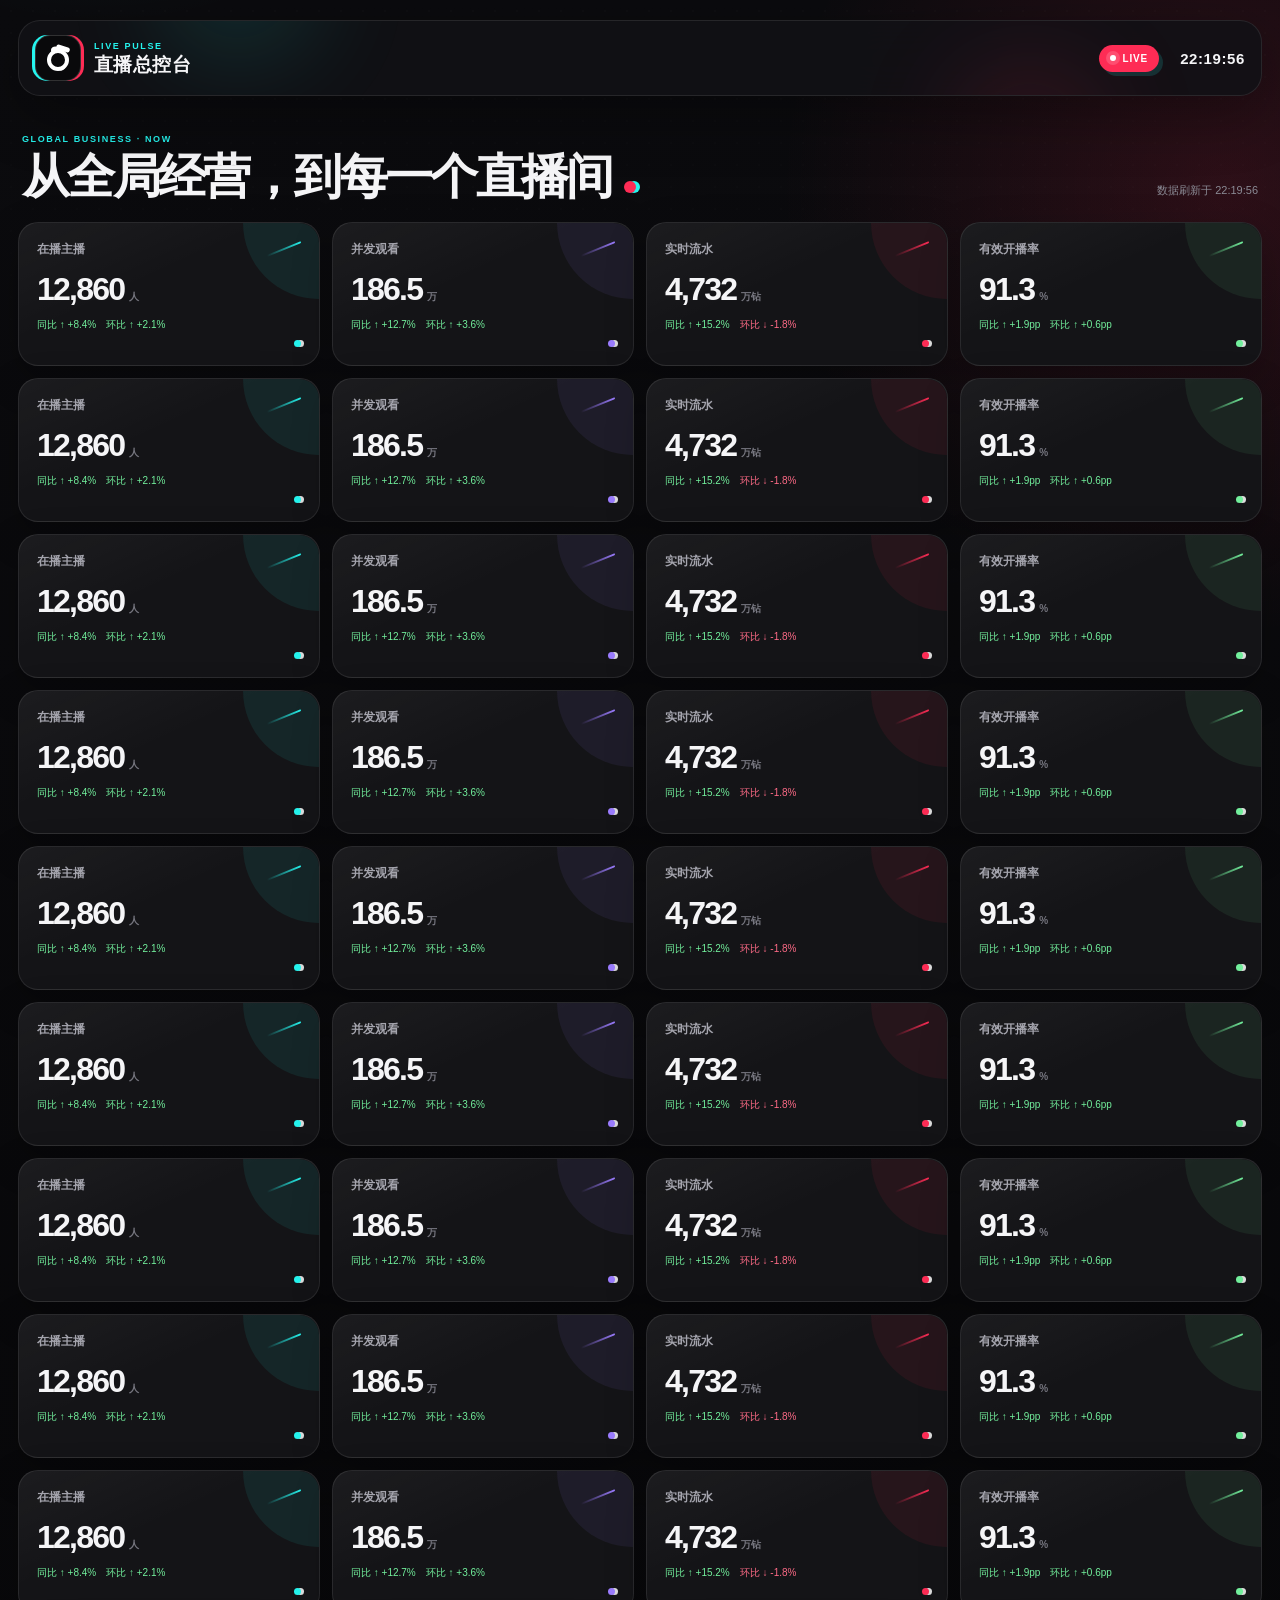
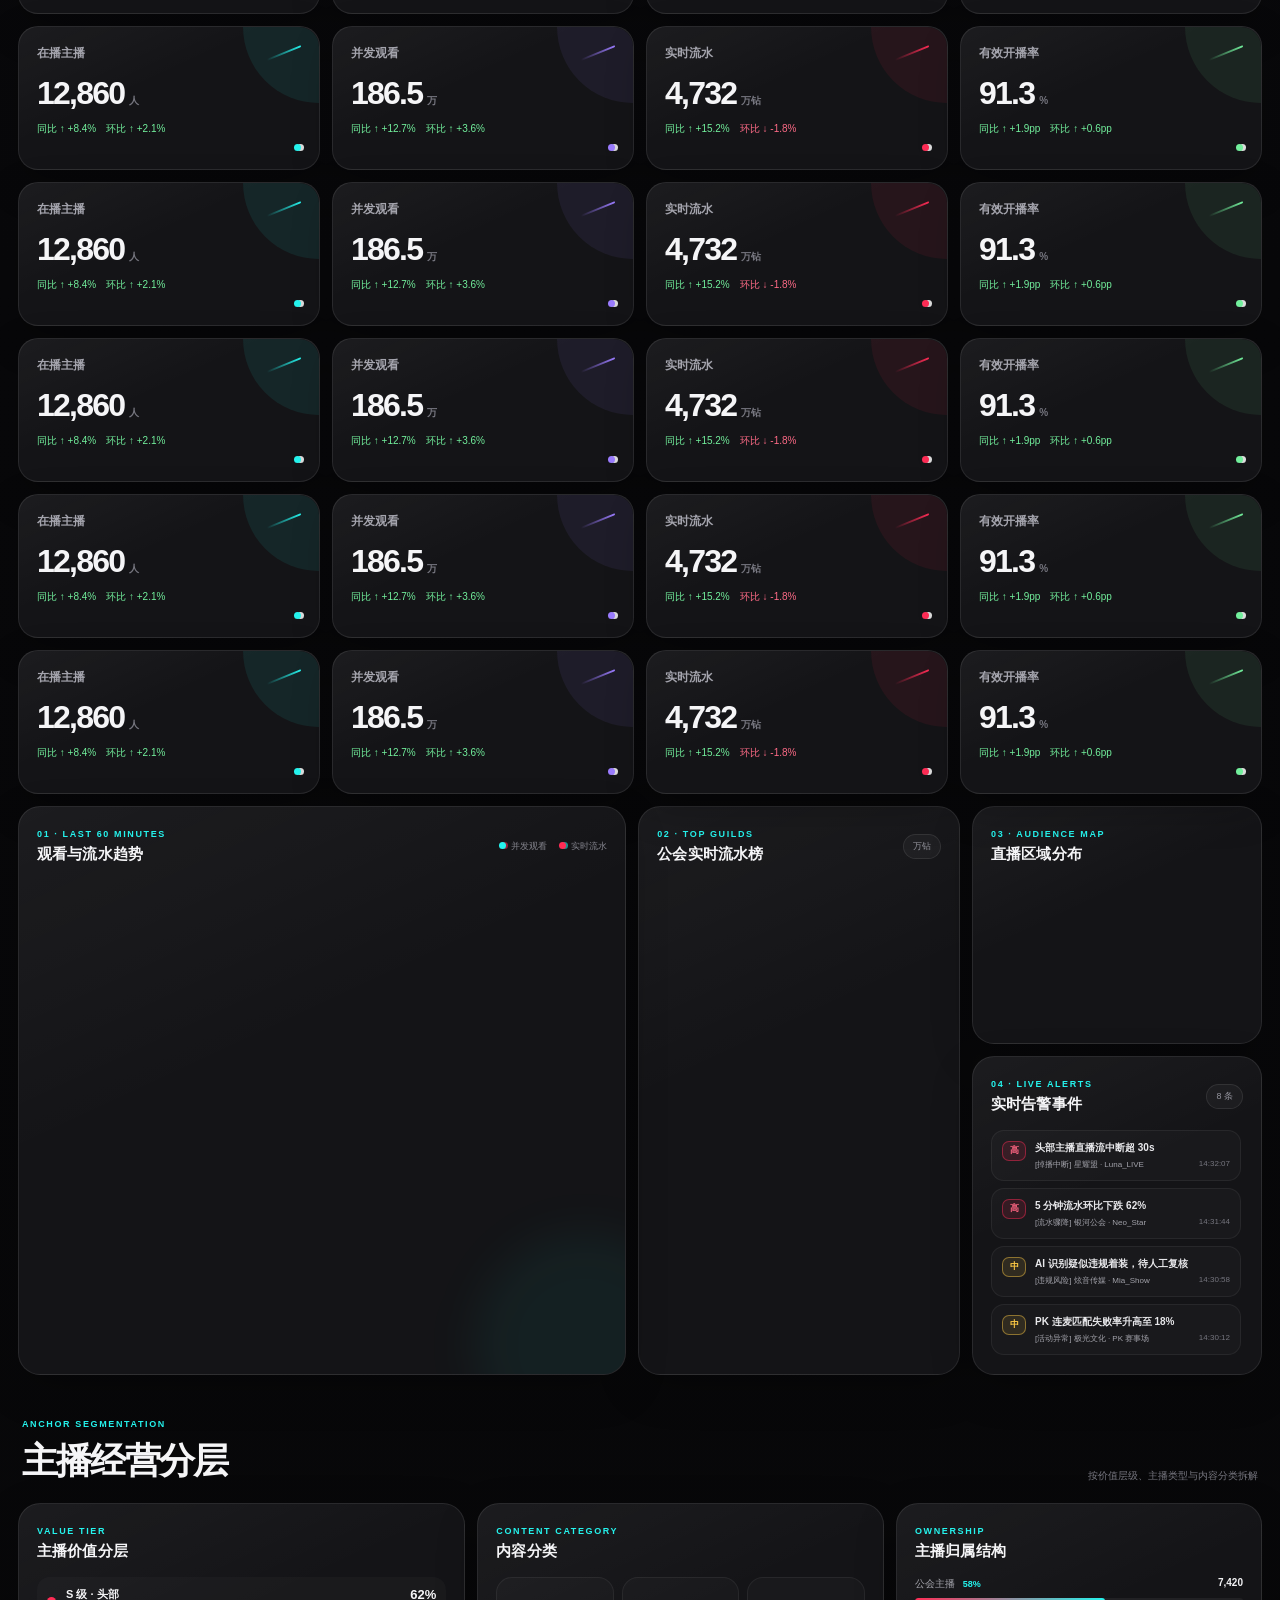
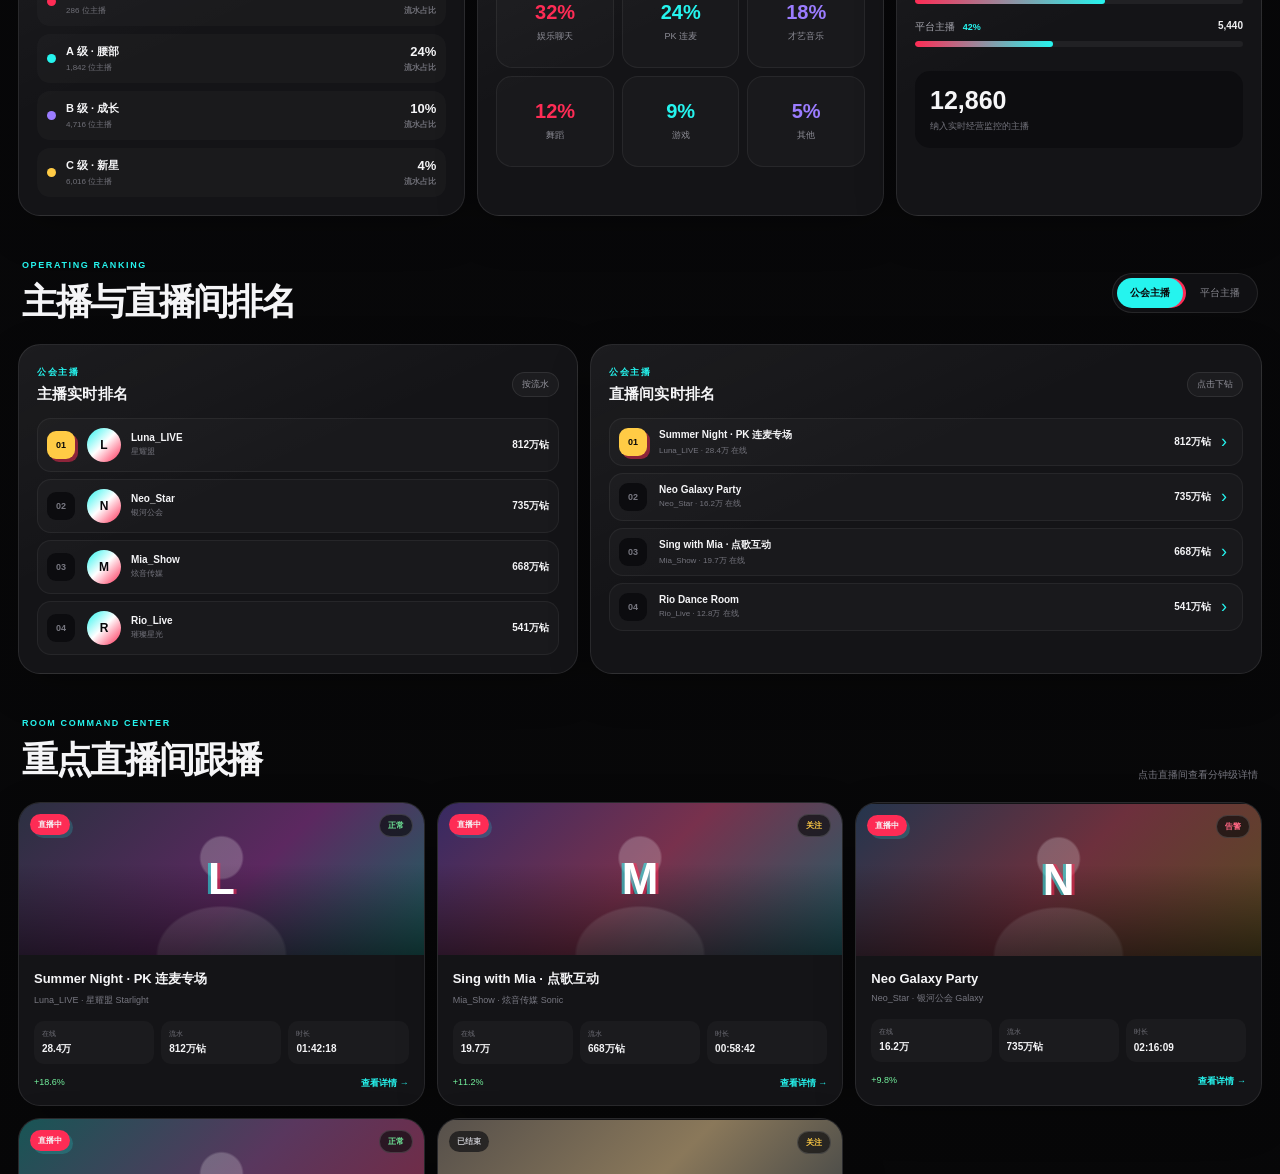
==== commit 35521b99: "redesign live room command center" ====
--- a/live-command-center.html
+++ b/live-command-center.html
@@ -274,6 +274,519 @@
   .event-line{display:grid;grid-template-columns:46px 70px 1fr;align-items:center;gap:10px;margin-top:8px;padding:10px;border-radius:12px;background:rgba(255,255,255,.025);font-size:9px}.event-line time{color:#777780}.event-line p{margin:0;color:#a0a0a8}.event-cyan{color:var(--cyan)}.event-pink{color:#ff6683}.event-yellow{color:var(--yellow)}
   @media(max-width:1100px){.segment-grid{grid-template-columns:1fr 1fr}.ownership-panel{grid-column:auto}.room-grid{grid-template-columns:repeat(2,1fr)}}
   @media(max-width:720px){.section-head{align-items:flex-start;flex-direction:column;gap:10px}.segment-grid,.ranking-grid{grid-template-columns:1fr}.ranking-head{align-items:flex-start}.scope-switch{width:100%;overflow:auto}.scope-switch button{flex:1 0 auto}.room-grid{grid-template-columns:1fr}.room-cover{height:175px}.room-hero{grid-template-columns:1fr}.video-stage{min-height:430px}.metric-matrix,body.detail-mode .metric-matrix{grid-template-columns:repeat(2,1fr)}.room-drawer{padding:14px}.drawer-top{top:-14px;margin:-14px -14px 12px;padding:15px 14px 12px}body.detail-mode .room-drawer{width:calc(100% - 20px);padding-top:10px}.sync-badge{display:none}.correlation-note{grid-template-columns:1fr}}
+  body.detail-mode {
+    height:100vh;
+    overflow:hidden;
+    background:#07070a;
+  }
+  body.detail-mode .drawer-backdrop.open {
+    position:fixed;
+    inset:0;
+    min-height:0;
+    overflow:hidden;
+    background:
+      radial-gradient(circle at 5% 0,rgba(37,244,238,.09),transparent 30rem),
+      radial-gradient(circle at 97% 6%,rgba(254,44,85,.11),transparent 32rem),
+      #08080a;
+  }
+  body.detail-mode .room-drawer {
+    width:100%;
+    height:100vh;
+    min-height:0;
+    margin:0;
+    overflow-x:hidden;
+    overflow-y:auto;
+    overscroll-behavior:contain;
+    padding:12px 14px 14px;
+    scrollbar-color:rgba(255,255,255,.16) transparent;
+    scrollbar-width:thin;
+    -webkit-overflow-scrolling:touch;
+  }
+  body.detail-mode .room-drawer::-webkit-scrollbar { width:5px; }
+  body.detail-mode .room-drawer::-webkit-scrollbar-thumb {
+    border-radius:99px;
+    background:rgba(255,255,255,.16);
+  }
+  body.detail-mode .drawer-top {
+    top:0;
+    min-height:58px;
+    margin:0 0 10px;
+    padding:8px 12px;
+    border-radius:16px;
+    background:rgba(15,15,19,.92);
+    box-shadow:0 12px 34px rgba(0,0,0,.22);
+  }
+  body.detail-mode .drawer-top h2 {
+    margin:3px 0 0;
+    font-size:18px;
+  }
+  .follow-grid {
+    display:grid;
+    height:calc(100vh - 94px);
+    min-height:650px;
+    grid-template-columns:minmax(330px,.96fr) minmax(410px,1.2fr) minmax(280px,.82fr);
+    grid-template-rows:minmax(0,.43fr) minmax(0,.57fr);
+    grid-template-areas:
+      "video performance funnel"
+      "video trend ai";
+    gap:10px;
+  }
+  .follow-panel {
+    position:relative;
+    min-width:0;
+    min-height:0;
+    overflow:hidden;
+    border:1px solid var(--line);
+    border-radius:18px;
+    background:
+      linear-gradient(150deg,rgba(255,255,255,.035),transparent 44%),
+      rgba(18,18,22,.94);
+    box-shadow:0 16px 44px rgba(0,0,0,.22);
+  }
+  .follow-head {
+    display:flex;
+    min-height:50px;
+    align-items:center;
+    justify-content:space-between;
+    gap:10px;
+    padding:11px 13px 9px;
+    border-bottom:1px solid rgba(255,255,255,.065);
+  }
+  .follow-head h3 {
+    margin:3px 0 0;
+    font-size:13px;
+  }
+  .head-note {
+    color:#6f6f79;
+    font-size:8px;
+    white-space:nowrap;
+  }
+  .live-view {
+    display:flex;
+    grid-area:video;
+    flex-direction:column;
+  }
+  .live-view .follow-head {
+    position:absolute;
+    z-index:5;
+    top:0;
+    right:0;
+    left:0;
+    border:0;
+    background:linear-gradient(rgba(0,0,0,.72),transparent);
+  }
+  .stream-health {
+    display:flex;
+    align-items:center;
+    gap:6px;
+    color:#c8c8ce;
+    font-size:8px;
+  }
+  .stream-health i {
+    width:6px;
+    height:6px;
+    border-radius:50%;
+    background:var(--green);
+    box-shadow:0 0 0 4px rgba(114,239,156,.12);
+    animation:pulse 1.2s infinite;
+  }
+  .live-stage {
+    position:relative;
+    min-height:0;
+    flex:1;
+    overflow:hidden;
+    background:
+      radial-gradient(circle at 54% 32%,rgba(255,255,255,.34) 0 5.5%,transparent 5.8%),
+      radial-gradient(ellipse at 52% 76%,rgba(255,255,255,.14) 0 24%,transparent 24.5%),
+      linear-gradient(150deg,#242c35,#735645 43%,#2a6865);
+  }
+  .live-stage::after {
+    position:absolute;
+    inset:0;
+    z-index:1;
+    content:"";
+    background:
+      linear-gradient(90deg,rgba(0,0,0,.22),transparent 30%,transparent 70%,rgba(0,0,0,.13)),
+      linear-gradient(transparent 42%,rgba(0,0,0,.78));
+  }
+  .live-stage .ai-badge {
+    top:62px;
+    right:12px;
+  }
+  .live-stage .stage-copy {
+    top:62px;
+    left:12px;
+    max-width:72%;
+  }
+  .live-stage .play-btn {
+    width:68px;
+    height:68px;
+  }
+  .video-bottom {
+    position:absolute;
+    z-index:3;
+    right:12px;
+    bottom:12px;
+    left:12px;
+  }
+  .anchor-compact {
+    display:grid;
+    grid-template-columns:auto minmax(0,1fr);
+    align-items:center;
+    gap:9px;
+    padding:10px;
+    border:1px solid rgba(255,255,255,.12);
+    border-radius:14px;
+    background:rgba(8,8,10,.66);
+    backdrop-filter:blur(18px);
+  }
+  .anchor-compact .detail-avatar {
+    width:38px;
+    height:38px;
+    font-size:12px;
+  }
+  .anchor-main {
+    display:flex;
+    min-width:0;
+    align-items:center;
+    justify-content:space-between;
+    gap:10px;
+  }
+  .anchor-main h3 {
+    overflow:hidden;
+    margin:0;
+    font-size:12px;
+    text-overflow:ellipsis;
+    white-space:nowrap;
+  }
+  .anchor-main p {
+    margin:3px 0 0;
+    color:#85858f;
+    font-size:8px;
+  }
+  .room-facts {
+    display:flex;
+    flex-wrap:wrap;
+    justify-content:flex-end;
+    gap:5px;
+  }
+  .room-facts span {
+    padding:5px 7px;
+    border-radius:8px;
+    color:#b8b8c0;
+    background:rgba(255,255,255,.07);
+    font-size:7px;
+    white-space:nowrap;
+  }
+  .room-facts b {
+    margin-left:3px;
+    color:#fff;
+    font-weight:750;
+  }
+  .video-health {
+    display:grid;
+    grid-template-columns:repeat(3,1fr);
+    gap:1px;
+    background:rgba(255,255,255,.06);
+  }
+  .video-health span {
+    display:flex;
+    min-height:38px;
+    align-items:center;
+    justify-content:center;
+    gap:5px;
+    color:#73737d;
+    background:#101014;
+    font-size:7px;
+  }
+  .video-health b {
+    color:#d8d8de;
+    font-size:9px;
+  }
+  .performance-card {
+    grid-area:performance;
+  }
+  body.detail-mode .performance-card .metric-matrix {
+    display:grid;
+    height:calc(100% - 91px);
+    grid-template-columns:repeat(3,1fr);
+    gap:7px;
+    padding:9px 11px 11px;
+  }
+  .performance-card .metric-matrix article {
+    min-height:0;
+    align-content:start;
+    padding:10px;
+    border-radius:11px;
+    background:rgba(255,255,255,.026);
+  }
+  .performance-card .metric-matrix span {
+    font-size:8px;
+  }
+  .performance-card .metric-matrix strong {
+    margin-top:7px;
+    font-size:17px;
+  }
+  .performance-card .metric-matrix small {
+    position:static;
+    margin-top:5px;
+    font-size:7px;
+  }
+  .compare-strip {
+    display:flex;
+    height:41px;
+    align-items:center;
+    justify-content:space-between;
+    gap:8px;
+    padding:0 12px;
+    border-top:1px solid rgba(255,255,255,.065);
+    color:#777780;
+    font-size:8px;
+  }
+  .compare-strip strong { color:var(--green); }
+  .funnel-card {
+    grid-area:funnel;
+  }
+  .funnel-body {
+    display:flex;
+    height:calc(100% - 51px);
+    min-height:0;
+    padding:10px 12px 12px;
+    flex-direction:column;
+    justify-content:center;
+  }
+  .funnel-step {
+    position:relative;
+    width:var(--funnel-width);
+    min-height:58px;
+    margin:auto;
+    overflow:hidden;
+    border:1px solid rgba(255,255,255,.08);
+    border-radius:11px;
+    padding:9px 11px;
+    background:
+      linear-gradient(100deg,color-mix(in srgb,var(--funnel-color) 18%,transparent),transparent),
+      rgba(255,255,255,.025);
+  }
+  .funnel-step::before {
+    position:absolute;
+    top:0;
+    bottom:0;
+    left:0;
+    width:3px;
+    content:"";
+    background:var(--funnel-color);
+  }
+  .funnel-step p {
+    display:flex;
+    align-items:center;
+    justify-content:space-between;
+    gap:8px;
+    margin:0;
+    color:#898993;
+    font-size:8px;
+  }
+  .funnel-step strong {
+    display:block;
+    margin-top:4px;
+    font-size:17px;
+  }
+  .funnel-step em {
+    color:var(--green);
+    font-size:7px;
+    font-style:normal;
+  }
+  .funnel-connector {
+    display:flex;
+    min-height:26px;
+    align-items:center;
+    justify-content:center;
+    gap:5px;
+    color:#85858e;
+    font-size:7px;
+  }
+  .funnel-connector b {
+    color:#fff;
+    font-size:10px;
+  }
+  .funnel-connector::before,
+  .funnel-connector::after {
+    width:18px;
+    height:1px;
+    content:"";
+    background:rgba(255,255,255,.12);
+  }
+  .trend-card {
+    display:flex;
+    grid-area:trend;
+    flex-direction:column;
+  }
+  .trend-card .follow-head {
+    align-items:flex-start;
+  }
+  .trend-card .multi-legend {
+    justify-content:flex-end;
+    gap:5px 9px;
+    margin:0;
+    font-size:7px;
+  }
+  .trend-card .multi-legend span::before {
+    width:10px;
+    margin-right:4px;
+  }
+  .trend-chart {
+    min-height:0;
+    flex:1;
+    padding:2px 5px 0;
+  }
+  #detailTrend {
+    width:100%;
+    height:100%;
+    min-height:150px;
+  }
+  .trend-insight {
+    display:flex;
+    min-height:35px;
+    align-items:center;
+    gap:8px;
+    padding:7px 11px;
+    border-top:1px solid rgba(37,244,238,.13);
+    color:#92929b;
+    background:rgba(37,244,238,.025);
+    font-size:7px;
+    line-height:1.45;
+  }
+  .trend-insight strong {
+    color:var(--cyan);
+    white-space:nowrap;
+  }
+  .ai-card {
+    display:flex;
+    grid-area:ai;
+    flex-direction:column;
+  }
+  .scan-state {
+    display:flex;
+    align-items:center;
+    gap:6px;
+    color:var(--cyan);
+    font-size:8px;
+    font-weight:800;
+  }
+  .scan-state i {
+    position:relative;
+    width:28px;
+    height:5px;
+    overflow:hidden;
+    border-radius:99px;
+    background:rgba(37,244,238,.13);
+  }
+  .scan-state i::after {
+    position:absolute;
+    top:0;
+    bottom:0;
+    width:45%;
+    border-radius:inherit;
+    content:"";
+    background:var(--cyan);
+    animation:scanSweep 1.8s ease-in-out infinite;
+  }
+  .ai-priority {
+    margin:10px 11px 7px;
+    border:1px solid rgba(254,44,85,.2);
+    border-radius:12px;
+    padding:10px;
+    background:rgba(254,44,85,.055);
+  }
+  .ai-priority span {
+    color:#ff6d89;
+    font-size:7px;
+    font-weight:900;
+  }
+  .ai-priority strong {
+    display:block;
+    margin-top:5px;
+    font-size:11px;
+  }
+  .ai-priority p {
+    margin:5px 0 0;
+    color:#9999a2;
+    font-size:8px;
+    line-height:1.45;
+  }
+  .ai-actions {
+    display:grid;
+    min-height:0;
+    gap:6px;
+    margin:0;
+    padding:0 11px 10px;
+    list-style:none;
+  }
+  .ai-actions li {
+    display:grid;
+    grid-template-columns:auto 1fr;
+    align-items:start;
+    gap:8px;
+    padding:8px;
+    border:1px solid rgba(255,255,255,.055);
+    border-radius:10px;
+    background:rgba(255,255,255,.022);
+  }
+  .ai-actions b {
+    display:grid;
+    width:19px;
+    height:19px;
+    place-items:center;
+    border-radius:6px;
+    color:#08080a;
+    background:var(--cyan);
+    font-size:8px;
+  }
+  .ai-actions strong {
+    display:block;
+    font-size:9px;
+  }
+  .ai-actions p {
+    margin:3px 0 0;
+    color:#83838d;
+    font-size:7px;
+    line-height:1.4;
+  }
+  @keyframes scanSweep {
+    0% { left:-45%; }
+    100% { left:100%; }
+  }
+  @media(max-width:1180px) {
+    .follow-grid {
+      min-height:760px;
+      grid-template-columns:minmax(300px,.9fr) minmax(360px,1.1fr);
+      grid-template-rows:repeat(3,minmax(240px,auto));
+      grid-template-areas:
+        "video performance"
+        "video trend"
+        "funnel ai";
+    }
+  }
+  @media(max-width:760px) {
+    body.detail-mode .room-drawer { padding:8px; }
+    body.detail-mode .drawer-top { position:sticky; min-height:54px; }
+    body.detail-mode .drawer-top h2 { font-size:15px; }
+    body.detail-mode .sync-badge { display:none; }
+    .follow-grid {
+      height:auto;
+      min-height:0;
+      grid-template-columns:1fr;
+      grid-template-rows:none;
+      grid-template-areas:"video" "performance" "funnel" "trend" "ai";
+    }
+    .live-view { min-height:620px; }
+    .performance-card { min-height:330px; }
+    .funnel-card { min-height:360px; }
+    .trend-card { min-height:400px; }
+    .ai-card { min-height:360px; }
+    .anchor-main { align-items:flex-start; flex-direction:column; }
+    .room-facts { justify-content:flex-start; }
+  }
   @media (prefers-reduced-motion:reduce) {
     *,*::before,*::after { animation-duration:.01ms!important; animation-iteration-count:1!important; }
   }
@@ -386,29 +899,67 @@
 <div class="drawer-backdrop" id="roomDrawer" aria-hidden="true">
   <aside class="room-drawer" role="dialog" aria-modal="true" aria-labelledby="drawerTitle">
     <div class="drawer-top"><div><p class="kicker" id="drawerRoomId">LIVE ROOM</p><h2 id="drawerTitle">直播间全屏实时跟播</h2></div><div class="drawer-actions"><span class="sync-badge"><i></i>实时更新 · <time id="detailClock">--:--:--</time></span><button class="close-btn" id="closeDrawer" aria-label="关闭详情">×</button></div></div>
-    <section class="room-hero">
-      <div class="video-stage"><span class="ai-badge">✦ AI 内容分析</span><div class="stage-copy"><strong id="detailTitle">直播间标题</strong><span id="detailDuration">直播时长</span></div><button class="play-btn" aria-label="播放回放"><i></i></button></div>
-      <div class="identity-card">
-        <div class="identity-head"><span class="detail-avatar" id="detailAvatar">L</span><div><h3 id="detailAnchor">Luna_LIVE</h3><p id="detailHandle">@luna.live.us</p></div><span class="level-badge">S</span></div>
-        <div class="identity-stats"><span><strong>189万</strong>粉丝</span><span><strong>655</strong>关注</span><span><strong>2.9万</strong>点赞</span></div>
-        <dl class="profile-list">
-          <div><dt>所属公会</dt><dd id="detailGuild">星耀盟</dd></div><div><dt>主播类型</dt><dd id="detailCategory">娱乐 / PK</dd></div>
-          <div><dt>开播地区</dt><dd id="detailRegion">US</dd></div><div><dt>开播方式</dt><dd>手机开播</dd></div>
-          <div><dt>主播分层</dt><dd>S 级 · 重点跟播</dd></div><div><dt>风险状态</dt><dd id="detailRisk">正常</dd></div>
-        </dl>
-      </div>
-    </section>
-    <section class="detail-section"><div class="detail-head"><div><p class="kicker">PERFORMANCE</p><h3>本场直播表现</h3></div><span class="chip">分钟级实时刷新</span></div><div class="metric-matrix" id="metricMatrix"></div></section>
-    <section class="detail-section"><div class="detail-head"><div><p class="kicker">REAL-TIME CORRELATION · SAME TIMELINE</p><h3>六大指标分钟级联动趋势</h3></div><span class="chip">实时更新</span></div>
-      <div class="multi-legend"><span class="line-traffic">流量</span><span class="line-watch">看播</span><span class="line-like">点赞</span><span class="line-follow">关注</span><span class="line-gift">送礼</span><span class="line-revenue">营收</span></div>
-      <div id="detailTrend"></div>
-      <div class="correlation-note"><strong>AI 联动洞察</strong><p>00:43 流量提升后，看播 UV 在 3 分钟内增长 18%；点赞与关注同步抬升，送礼峰值滞后约 6 分钟出现，并带动营收进入本场最高区间。</p></div>
-    </section>
-    <section class="detail-section"><div class="detail-head"><div><p class="kicker">AI MOMENTS</p><h3>关键时刻与异常</h3></div></div>
-      <div class="event-line"><time>00:18</time><span class="event-cyan">流量加速</span><p>进入推荐流量池，观看人数 5 分钟增长 24%</p></div>
-      <div class="event-line"><time>00:43</time><span class="event-pink">礼物峰值</span><p>PK 环节触发本场最高送礼峰值 18.6 万钻/分钟</p></div>
-      <div class="event-line"><time>01:12</time><span class="event-yellow">内容关注</span><p>评论负向情绪短时升高，AI 建议运营介入观察</p></div>
-    </section>
+    <main class="follow-grid">
+      <section class="follow-panel live-view">
+        <div class="follow-head"><div><p class="kicker">01 · LIVE FEED</p><h3>直播间实时画面</h3></div><span class="stream-health"><i></i>1080P · 低延迟</span></div>
+        <div class="live-stage">
+          <span class="ai-badge">✦ AI 画面扫描中</span>
+          <div class="stage-copy"><strong id="detailTitle">直播间标题</strong><span id="detailDuration">直播时长</span></div>
+          <button class="play-btn" aria-label="播放直播画面"><i></i></button>
+          <div class="video-bottom">
+            <div class="anchor-compact">
+              <span class="detail-avatar" id="detailAvatar">L</span>
+              <div class="anchor-main">
+                <div><h3 id="detailAnchor">Luna_LIVE</h3><p id="detailHandle">@luna.live.us</p></div>
+                <div class="room-facts">
+                  <span>公会<b id="detailGuild">星耀盟</b></span>
+                  <span>类型<b id="detailCategory">娱乐 / PK</b></span>
+                  <span>地区<b id="detailRegion">US</b></span>
+                  <span>风险<b id="detailRisk">正常</b></span>
+                </div>
+              </div>
+            </div>
+          </div>
+        </div>
+        <div class="video-health"><span>画面帧率 <b>30 FPS</b></span><span>端到端延迟 <b>1.2s</b></span><span>音画同步 <b>正常</b></span></div>
+      </section>
+
+      <section class="follow-panel performance-card">
+        <div class="follow-head"><div><p class="kicker">02 · PERFORMANCE</p><h3>本场表现与基准对比</h3></div><span class="chip">分钟级刷新</span></div>
+        <div class="metric-matrix" id="metricMatrix"></div>
+        <div class="compare-strip"><span>综合表现超过近 7 场均值</span><strong>+16.8%</strong><span>同层主播 P78</span></div>
+      </section>
+
+      <section class="follow-panel funnel-card">
+        <div class="follow-head"><div><p class="kicker">03 · CONVERSION</p><h3>曝光 → 看播 → 送礼漏斗</h3></div><span class="chip">对比近 7 场</span></div>
+        <div class="funnel-body">
+          <div class="funnel-step" style="--funnel-width:100%;--funnel-color:#25f4ee"><p><span>曝光 PV</span><em>较均值 +12.8%</em></p><strong id="funnelExposure">428.6万</strong></div>
+          <div class="funnel-connector"><span>看播率</span><b id="funnelWatchRate">6.63%</b></div>
+          <div class="funnel-step" style="--funnel-width:76%;--funnel-color:#49a8ff"><p><span>观看 UV</span><em>较均值 +18.4%</em></p><strong id="funnelWatch">28.4万</strong></div>
+          <div class="funnel-connector"><span>送礼率</span><b id="funnelGiftRate">4.51%</b></div>
+          <div class="funnel-step" style="--funnel-width:52%;--funnel-color:#fe2c55"><p><span>送礼人数</span><em>较均值 +22.6%</em></p><strong id="funnelGift">1.28万</strong></div>
+        </div>
+      </section>
+
+      <section class="follow-panel trend-card">
+        <div class="follow-head">
+          <div><p class="kicker">04 · SAME TIMELINE</p><h3>六大指标实时联动趋势</h3></div>
+          <div class="multi-legend"><span class="line-traffic">曝光</span><span class="line-watch">看播</span><span class="line-like">点赞</span><span class="line-follow">关注</span><span class="line-gift">送礼</span><span class="line-revenue">营收</span></div>
+        </div>
+        <div class="trend-chart"><div id="detailTrend"></div></div>
+        <div class="trend-insight"><strong>AI 联动洞察</strong><span>流量抬升后 3 分钟看播增长 18%，送礼峰值滞后约 6 分钟，当前转化链路健康。</span></div>
+      </section>
+
+      <section class="follow-panel ai-card">
+        <div class="follow-head"><div><p class="kicker">05 · AI COPILOT</p><h3>AI 实时扫描建议</h3></div><span class="scan-state"><i></i>扫描中</span></div>
+        <div class="ai-priority"><span>优先处理 · 转化机会</span><strong>推荐流量正在放大，建议立即承接</strong><p id="aiRiskText">未来 5 分钟是送礼转化窗口，可开启 PK 互动并置顶礼物目标。</p></div>
+        <ul class="ai-actions">
+          <li><b>1</b><div><strong>强化礼物引导</strong><p>看播到送礼转化仍低于同层优质场 0.4pp，建议主播口播目标。</p></div></li>
+          <li><b>2</b><div><strong>保持内容节奏</strong><p>近 3 分钟平均停留下降 7%，建议 90 秒内切换互动话题。</p></div></li>
+          <li><b>3</b><div><strong>关注评论情绪</strong><p>负向评论占比轻微抬升，暂未达到人工介入阈值。</p></div></li>
+        </ul>
+      </section>
+    </main>
   </aside>
 </div>
 
@@ -496,7 +1047,7 @@
   roomGrid.querySelectorAll(".room-open").forEach(b=>b.addEventListener("click",()=>openRoomTab(Number(b.dataset.room))));
   renderRankings("guild");
 
-  const drawer=document.getElementById("roomDrawer"),detailValues=["曝光 PV","观看 UV","直播间钻石","新增粉丝","PCU","ACU","平均观看时长","互动率","评论人数","送礼人数","送礼次数","举报 UV"];
+  const drawer=document.getElementById("roomDrawer");
   let detailChart;
   function openRoomTab(index){
     const base=location.href.split("?")[0].split("#")[0];
@@ -514,10 +1065,21 @@
     document.getElementById("detailCategory").textContent=r.category;
     document.getElementById("detailRegion").textContent=r.region;
     document.getElementById("detailRisk").textContent=r.risk;
-    const labels=["流量 · 曝光 PV","看播 · 观看 UV","点赞 · 点赞 UV","关注 · 新增粉丝","送礼 · 送礼人数","营收 · 直播钻石","看播 · PCU","看播 · ACU","看播 · 平均时长","互动 · 评论人数","送礼 · 送礼次数","安全 · 举报 UV"];
-    const vals=["428.6万",r.viewers,"16.8万","8,426","12,806",r.revenue,"32.8万","18.6万","08:42","4.8万","96,420",r.risk==="告警"?"126":"18"];
-    detailValues.splice(0,detailValues.length,...labels);
-    document.getElementById("metricMatrix").innerHTML=detailValues.map((label,i)=>'<article><span>'+label+'</span><strong>'+vals[i]+'</strong><small>'+(i===11?r.risk:"+ "+(8+i)+".4%")+'</small></article>').join("");
+    const performance=[
+      ["曝光 PV","428.6万","+12.8% vs 近7场"],
+      ["观看 UV",r.viewers,"+18.4% vs 近7场"],
+      ["ACU","18.6万","+9.7% vs 同层"],
+      ["新增关注","8,426","+14.2% vs 近7场"],
+      ["送礼人数","1.28万","+22.6% vs 近7场"],
+      ["直播营收",r.revenue,"+15.3% vs 同层"]
+    ];
+    document.getElementById("metricMatrix").innerHTML=performance.map(item=>'<article><span>'+item[0]+'</span><strong>'+item[1]+'</strong><small>'+item[2]+'</small></article>').join("");
+    document.getElementById("funnelExposure").textContent="428.6万";
+    document.getElementById("funnelWatch").textContent=r.viewers;
+    document.getElementById("funnelGift").textContent="1.28万";
+    document.getElementById("funnelWatchRate").textContent=r.viewers==="655"?"0.02%":"6.63%";
+    document.getElementById("funnelGiftRate").textContent=r.viewers==="655"?"0.00%":"4.51%";
+    document.getElementById("aiRiskText").textContent=r.risk==="告警"?"检测到内容与互动风险叠加，请运营立即进入直播间复核。":"未来 5 分钟是送礼转化窗口，可开启 PK 互动并置顶礼物目标。";
     drawer.classList.add("open");drawer.setAttribute("aria-hidden","false");document.body.style.overflow="hidden";
     setTimeout(()=>{
       if(detailChart)detailChart.dispose();
@@ -533,10 +1095,12 @@
       if(window.__liveRoomTimer)clearInterval(window.__liveRoomTimer);
       window.__liveRoomTimer=setInterval(()=>{
         if(!detailChart||detailChart.isDisposed())return;
-        const next=detailChart.getOption().series.map(series=>{
+        const targets=[86,78,82,68,60,84];
+        const next=detailChart.getOption().series.map((series,index)=>{
           const data=series.data.map(v=>Number(v.value===undefined?v:v.value));
-          const last=data[data.length-1],change=Math.round((Math.random()-.35)*8);
-          return {data:data.slice(1).concat(Math.max(4,Math.min(100,last+change)))};
+          const last=data[data.length-1];
+          const change=(targets[index]-last)*.18+(Math.random()-.5)*6;
+          return {data:data.slice(1).concat(Math.round(Math.max(6,Math.min(96,last+change))))};
         });
         detailChart.setOption({series:next});
       },2000);
@@ -604,7 +1168,7 @@
     }
     setStatus("");
   }catch(err){setStatus("图表渲染失败："+(err&&err.message?err.message:String(err)));}
-  addEventListener("resize",()=>{trend&&trend.resize();rank&&rank.resize();distribution&&distribution.resize();});
+  addEventListener("resize",()=>{trend&&trend.resize();rank&&rank.resize();distribution&&distribution.resize();detailChart&&detailChart.resize();});
 })();
 </script>
 </body>
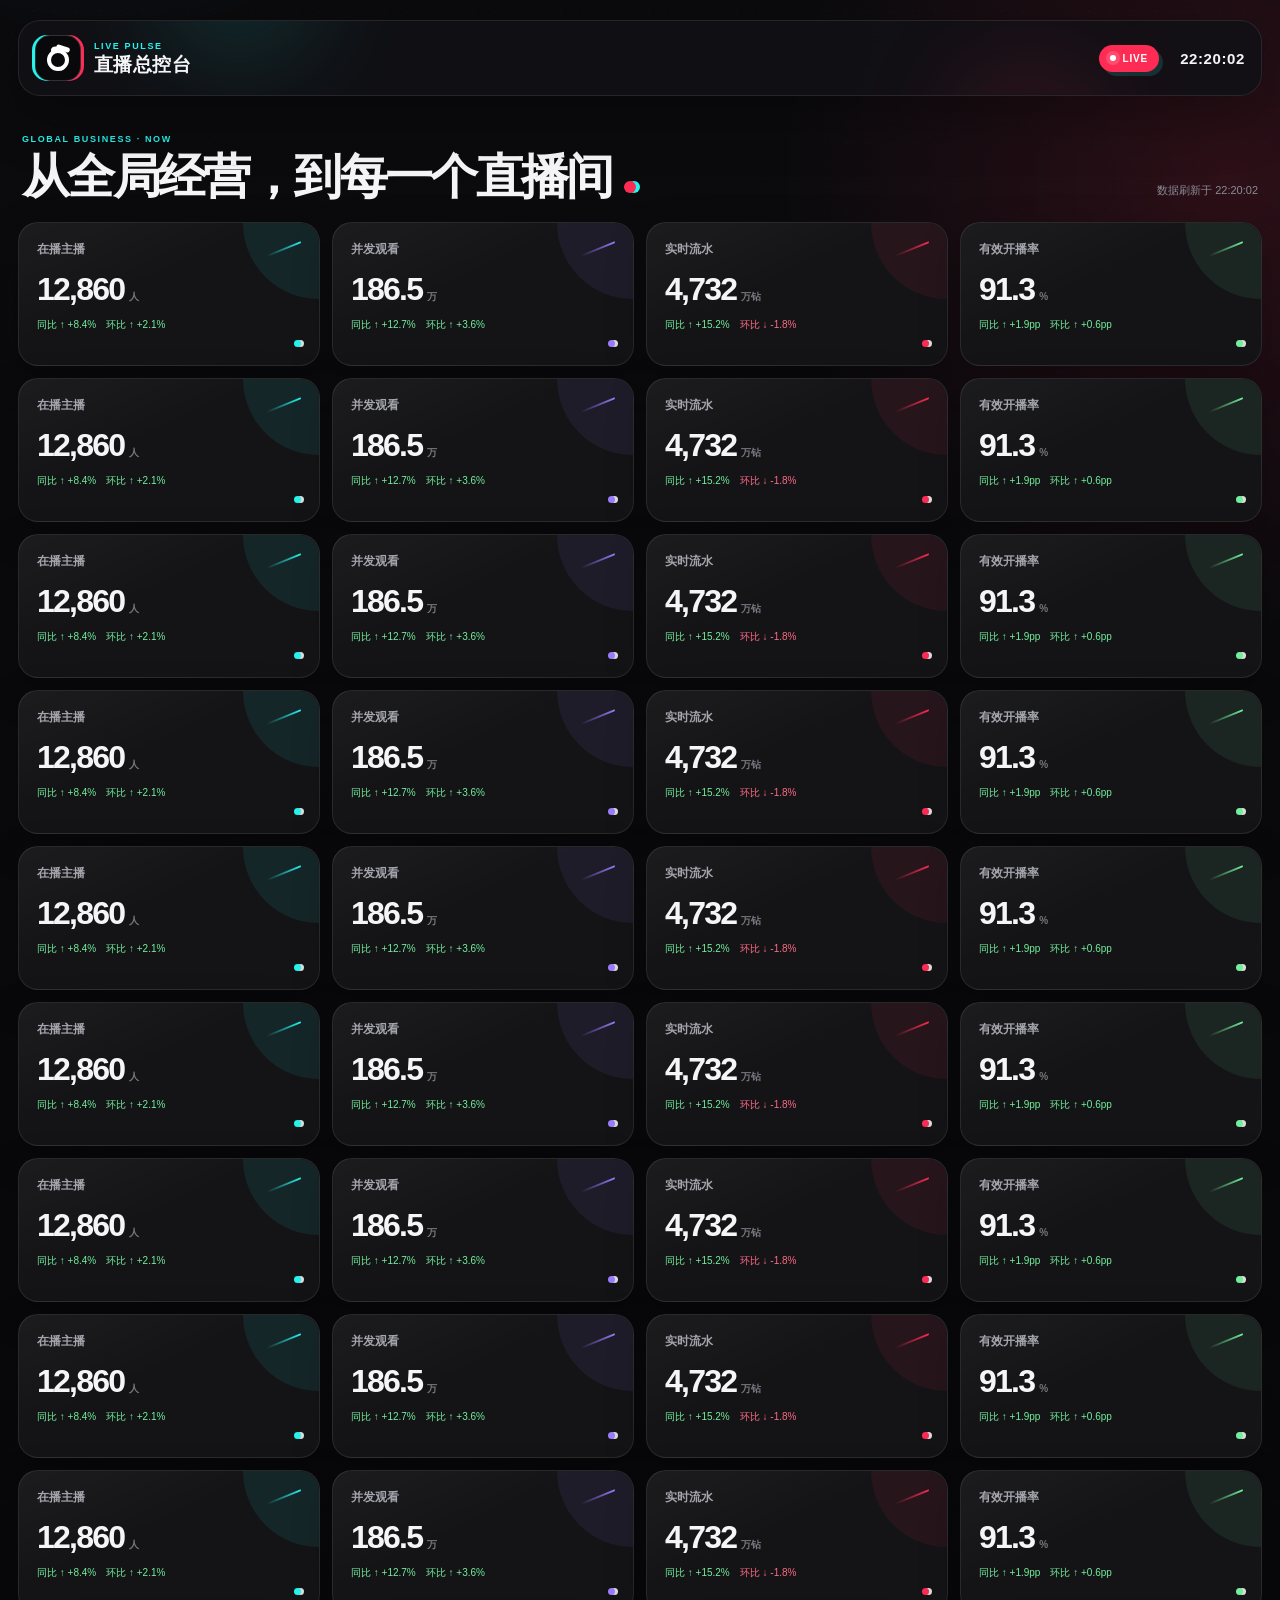
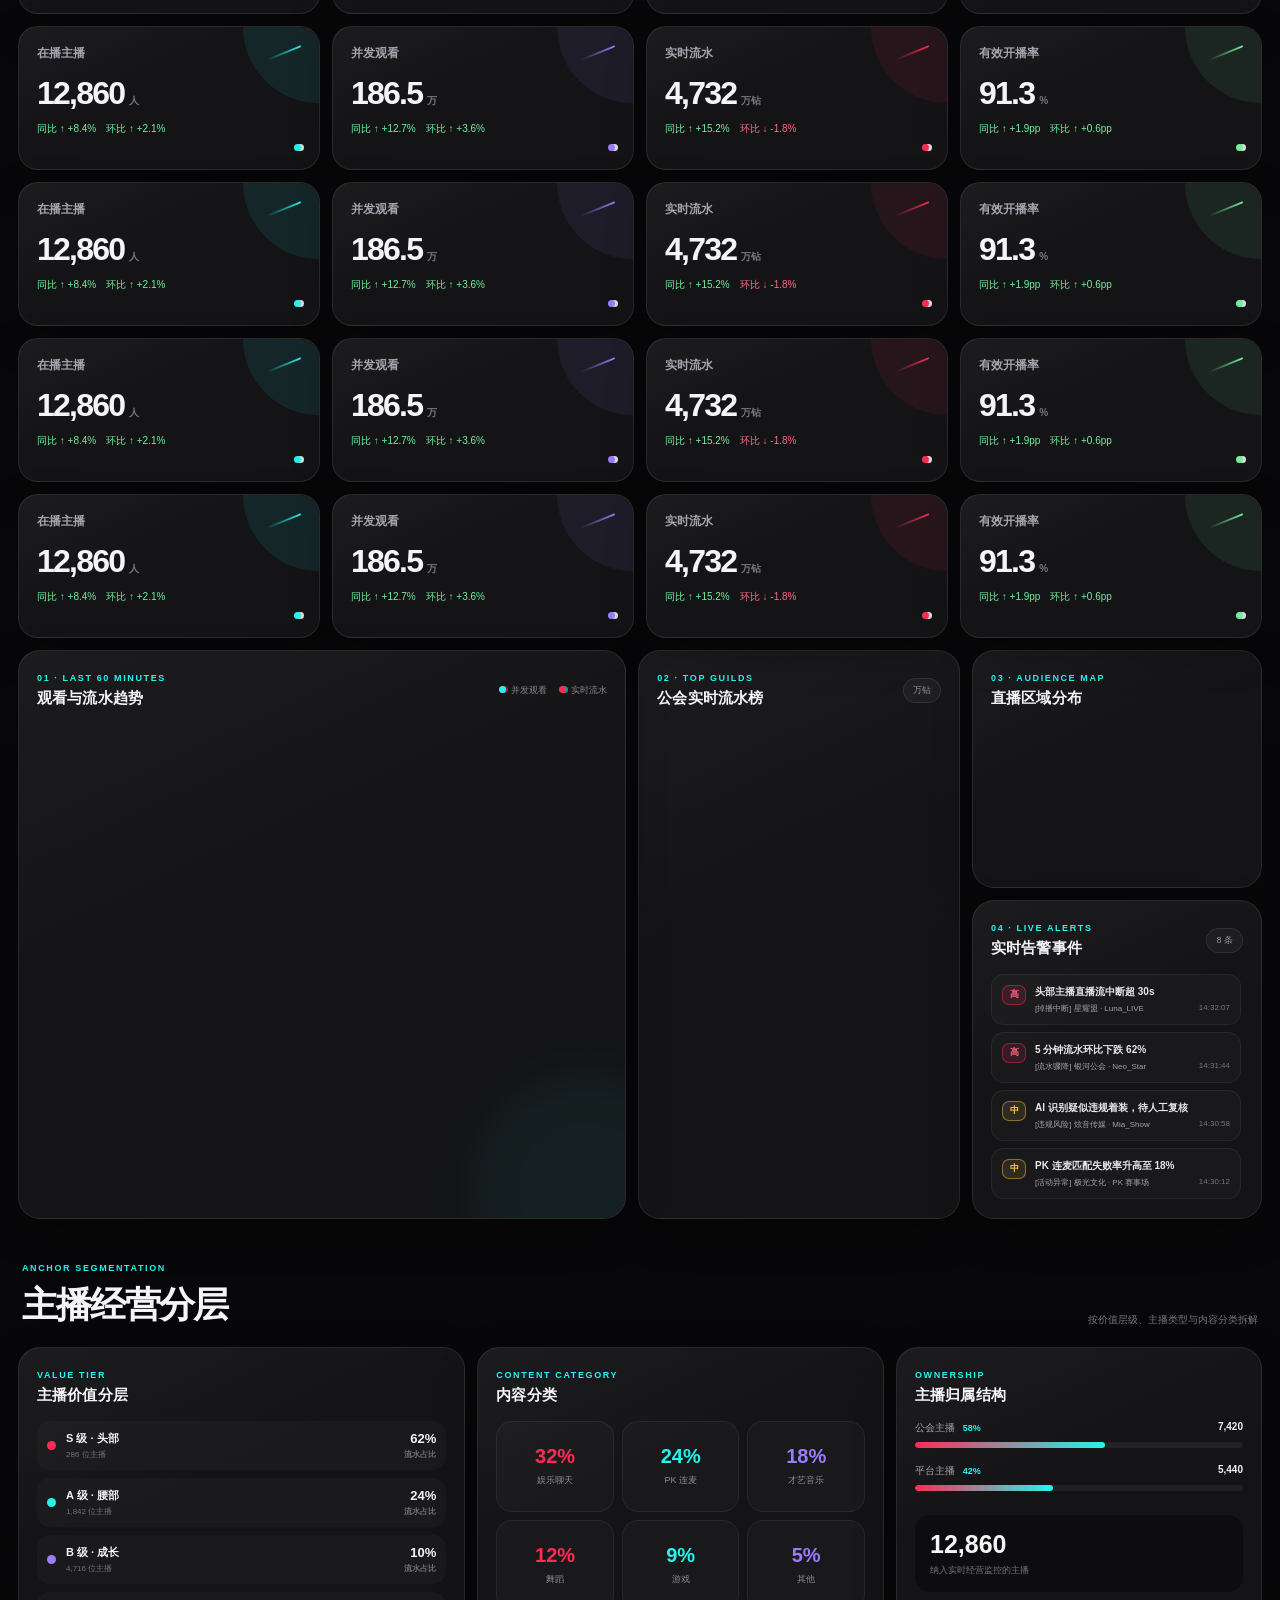
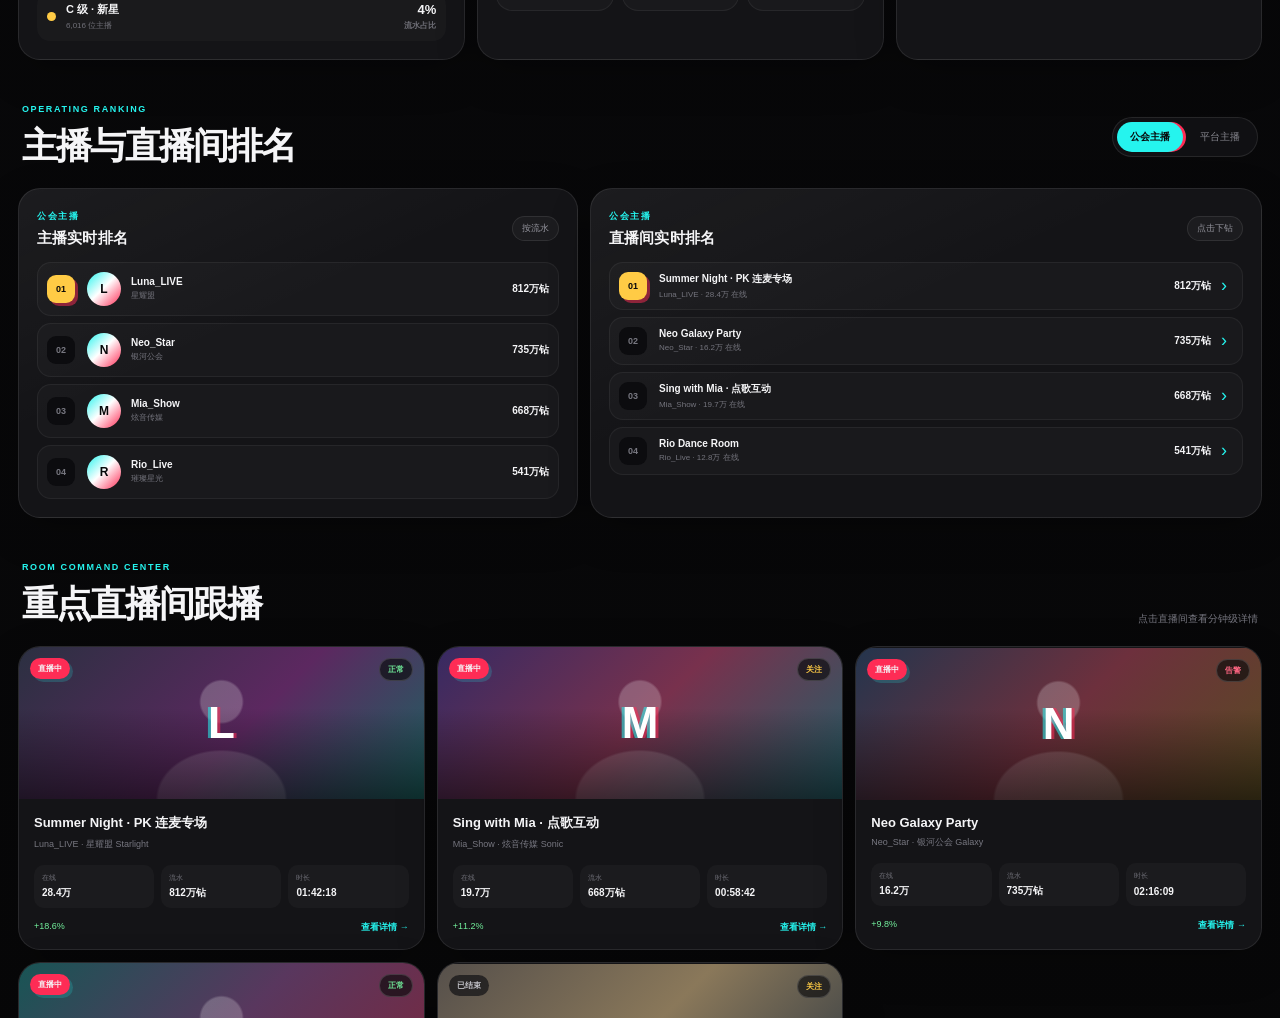
==== commit b7fc1f08: "add live room entry traffic analysis" ====
--- a/live-command-center.html
+++ b/live-command-center.html
@@ -322,13 +322,14 @@
   }
   .follow-grid {
     display:grid;
-    height:calc(100vh - 94px);
-    min-height:650px;
+    height:auto;
+    min-height:1120px;
     grid-template-columns:minmax(330px,.96fr) minmax(410px,1.2fr) minmax(280px,.82fr);
-    grid-template-rows:minmax(0,.43fr) minmax(0,.57fr);
+    grid-template-rows:minmax(280px,.43fr) minmax(360px,.57fr) minmax(410px,auto);
     grid-template-areas:
       "video performance funnel"
-      "video trend ai";
+      "video trend ai"
+      "sources sources sources";
     gap:10px;
   }
   .follow-panel {
@@ -616,6 +617,233 @@
     content:"";
     background:rgba(255,255,255,.12);
   }
+  .source-card {
+    display:flex;
+    grid-area:sources;
+    flex-direction:column;
+  }
+  .source-card .follow-head {
+    min-height:58px;
+  }
+  .source-head-actions {
+    display:flex;
+    align-items:center;
+    gap:10px;
+  }
+  .source-switch {
+    display:flex;
+    gap:3px;
+    border:1px solid rgba(255,255,255,.08);
+    border-radius:9px;
+    padding:3px;
+    background:rgba(255,255,255,.025);
+  }
+  .source-switch button {
+    border:0;
+    border-radius:6px;
+    padding:6px 10px;
+    color:#777780;
+    background:transparent;
+    font:inherit;
+    font-size:8px;
+    font-weight:800;
+    cursor:pointer;
+    transition:.18s ease;
+  }
+  .source-switch button:hover { color:#f7f7f8; }
+  .source-switch button.active {
+    color:#08080a;
+    background:var(--cyan);
+    box-shadow:0 0 18px rgba(37,244,238,.18);
+  }
+  .source-layout {
+    display:grid;
+    min-height:0;
+    flex:1;
+    grid-template-columns:230px minmax(0,1fr);
+    gap:0;
+  }
+  .source-summary {
+    display:flex;
+    flex-direction:column;
+    justify-content:space-between;
+    border-right:1px solid rgba(255,255,255,.065);
+    padding:14px 15px 13px;
+    background:
+      radial-gradient(circle at 12% 8%,rgba(37,244,238,.1),transparent 52%),
+      rgba(255,255,255,.012);
+  }
+  .source-summary > p {
+    margin:0;
+    color:#777780;
+    font-size:8px;
+    line-height:1.55;
+  }
+  .source-kpis {
+    display:grid;
+    grid-template-columns:1fr 1fr;
+    gap:7px;
+    margin:10px 0;
+  }
+  .source-kpis article {
+    min-width:0;
+    border:1px solid rgba(255,255,255,.07);
+    border-radius:10px;
+    padding:9px;
+    background:rgba(255,255,255,.025);
+  }
+  .source-kpis span {
+    display:block;
+    color:#74747d;
+    font-size:7px;
+  }
+  .source-kpis strong {
+    display:block;
+    margin-top:5px;
+    font-size:15px;
+    letter-spacing:-.02em;
+  }
+  .source-kpis article:nth-child(1) strong { color:var(--cyan); }
+  .source-kpis article:nth-child(2) strong { color:#49a8ff; }
+  .source-top {
+    border:1px solid rgba(37,244,238,.14);
+    border-radius:11px;
+    padding:10px;
+    background:rgba(37,244,238,.035);
+  }
+  .source-top span {
+    color:#777780;
+    font-size:7px;
+  }
+  .source-top strong {
+    display:block;
+    margin:5px 0 3px;
+    overflow:hidden;
+    color:#f6f6f8;
+    font-size:11px;
+    text-overflow:ellipsis;
+    white-space:nowrap;
+  }
+  .source-top small {
+    color:var(--green);
+    font-size:7px;
+  }
+  .source-table-wrap {
+    min-width:0;
+    overflow:hidden;
+    padding:9px 12px 11px;
+  }
+  .source-table-head,
+  .source-row {
+    display:grid;
+    grid-template-columns:minmax(180px,1.28fr) minmax(150px,1fr) minmax(150px,1fr) 78px 58px;
+    align-items:center;
+    gap:12px;
+  }
+  .source-table-head {
+    min-height:26px;
+    padding:0 8px;
+    color:#666670;
+    font-size:7px;
+    font-weight:800;
+    letter-spacing:.08em;
+  }
+  .source-rows {
+    display:grid;
+    grid-template-columns:1fr 1fr;
+    column-gap:12px;
+  }
+  .source-rows .source-row {
+    grid-template-columns:minmax(130px,1.25fr) minmax(105px,1fr) minmax(105px,1fr) 65px 48px;
+  }
+  .source-row {
+    position:relative;
+    min-height:53px;
+    border-top:1px solid rgba(255,255,255,.055);
+    padding:5px 8px;
+  }
+  .source-row:nth-child(1),
+  .source-row:nth-child(2) {
+    border-top-color:rgba(255,255,255,.09);
+  }
+  .source-name {
+    min-width:0;
+  }
+  .source-name strong {
+    display:flex;
+    align-items:center;
+    gap:5px;
+    overflow:hidden;
+    font-size:9px;
+    text-overflow:ellipsis;
+    white-space:nowrap;
+  }
+  .source-name small {
+    display:block;
+    margin-top:3px;
+    overflow:hidden;
+    color:#676771;
+    font-size:7px;
+    text-overflow:ellipsis;
+    white-space:nowrap;
+  }
+  .source-help {
+    display:inline-grid;
+    width:13px;
+    height:13px;
+    flex:0 0 auto;
+    place-items:center;
+    border:1px solid #62626c;
+    border-radius:50%;
+    color:#777780;
+    font-size:7px;
+    font-style:normal;
+    cursor:help;
+  }
+  .source-meter {
+    min-width:0;
+  }
+  .source-meter p {
+    display:flex;
+    align-items:center;
+    justify-content:space-between;
+    gap:5px;
+    margin:0 0 5px;
+    font-size:8px;
+  }
+  .source-meter p span { color:#767680; font-size:7px; }
+  .source-meter i {
+    display:block;
+    height:4px;
+    overflow:hidden;
+    border-radius:99px;
+    background:rgba(255,255,255,.065);
+  }
+  .source-meter i::after {
+    display:block;
+    width:var(--source-width);
+    height:100%;
+    border-radius:inherit;
+    content:"";
+    background:var(--source-color);
+    box-shadow:0 0 9px color-mix(in srgb,var(--source-color) 42%,transparent);
+    transition:width .35s ease;
+  }
+  .source-rate {
+    font-size:10px;
+  }
+  .source-delta {
+    color:var(--green);
+    font-size:7px;
+    font-weight:800;
+    text-align:right;
+  }
+  .source-delta.down { color:var(--red); }
+  .source-foot {
+    display:none;
+    color:#63636d;
+    font-size:7px;
+  }
   .trend-card {
     display:flex;
     grid-area:trend;
@@ -758,13 +986,19 @@
   }
   @media(max-width:1180px) {
     .follow-grid {
-      min-height:760px;
+      min-height:1450px;
       grid-template-columns:minmax(300px,.9fr) minmax(360px,1.1fr);
-      grid-template-rows:repeat(3,minmax(240px,auto));
+      grid-template-rows:repeat(3,minmax(240px,auto)) minmax(520px,auto);
       grid-template-areas:
         "video performance"
         "video trend"
-        "funnel ai";
+        "funnel ai"
+        "sources sources";
+    }
+    .source-layout { grid-template-columns:210px minmax(0,1fr); }
+    .source-rows { grid-template-columns:1fr; }
+    .source-rows .source-row {
+      grid-template-columns:minmax(180px,1.25fr) minmax(125px,1fr) minmax(125px,1fr) 70px 50px;
     }
   }
   @media(max-width:760px) {
@@ -777,13 +1011,34 @@
       min-height:0;
       grid-template-columns:1fr;
       grid-template-rows:none;
-      grid-template-areas:"video" "performance" "funnel" "trend" "ai";
+      grid-template-areas:"video" "performance" "funnel" "sources" "trend" "ai";
     }
     .live-view { min-height:620px; }
     .performance-card { min-height:330px; }
     .funnel-card { min-height:360px; }
+    .source-card { min-height:780px; }
     .trend-card { min-height:400px; }
     .ai-card { min-height:360px; }
+    .source-card .follow-head {
+      align-items:flex-start;
+      flex-direction:column;
+    }
+    .source-head-actions {
+      width:100%;
+      justify-content:space-between;
+    }
+    .source-layout { grid-template-columns:1fr; }
+    .source-summary {
+      border-right:0;
+      border-bottom:1px solid rgba(255,255,255,.065);
+    }
+    .source-kpis { grid-template-columns:repeat(4,1fr); }
+    .source-rows { grid-template-columns:1fr; }
+    .source-rows .source-row {
+      grid-template-columns:minmax(112px,1.2fr) minmax(90px,1fr) minmax(90px,1fr) 56px 42px;
+      gap:7px;
+    }
+    .source-table-head { display:none; }
     .anchor-main { align-items:flex-start; flex-direction:column; }
     .room-facts { justify-content:flex-start; }
   }
@@ -941,9 +1196,38 @@
         </div>
       </section>
 
+      <section class="follow-panel source-card" aria-labelledby="sourceTitle">
+        <div class="follow-head">
+          <div><p class="kicker">04 · ENTRY TRAFFIC</p><h3 id="sourceTitle">入口流量拆解 · 曝光与看播</h3></div>
+          <div class="source-head-actions">
+            <div class="source-switch" id="sourceSwitch" role="group" aria-label="入口流量排序方式">
+              <button class="active" type="button" data-source-sort="exposure">曝光排序</button>
+              <button type="button" data-source-sort="viewers">看播排序</button>
+              <button type="button" data-source-sort="rate">转化率</button>
+            </div>
+            <span class="sync-badge"><i></i>实时更新</span>
+          </div>
+        </div>
+        <div class="source-layout">
+          <aside class="source-summary">
+            <p>追踪用户从各入口被曝光到进入直播间的完整链路，数据每 2 秒模拟刷新。</p>
+            <div class="source-kpis">
+              <article><span>入口曝光</span><strong id="sourceExposureTotal">428.6万</strong></article>
+              <article><span>入口看播</span><strong id="sourceViewerTotal">28.4万</strong></article>
+              <article><span>整体进房率</span><strong id="sourceRateTotal">6.63%</strong></article>
+              <article><span>入口覆盖</span><strong>11</strong></article>
+            </div>
+            <div class="source-top"><span>当前第一流量入口</span><strong id="sourceTopName">feed_card_draw</strong><small id="sourceTopInsight">贡献 29.0% 曝光 · 较 10 分钟前 +8.4%</small></div>
+          </aside>
+          <div class="source-table-wrap">
+            <div class="source-rows" id="sourceRows" aria-live="polite"></div>
+          </div>
+        </div>
+      </section>
+
       <section class="follow-panel trend-card">
         <div class="follow-head">
-          <div><p class="kicker">04 · SAME TIMELINE</p><h3>六大指标实时联动趋势</h3></div>
+          <div><p class="kicker">05 · SAME TIMELINE</p><h3>六大指标实时联动趋势</h3></div>
           <div class="multi-legend"><span class="line-traffic">曝光</span><span class="line-watch">看播</span><span class="line-like">点赞</span><span class="line-follow">关注</span><span class="line-gift">送礼</span><span class="line-revenue">营收</span></div>
         </div>
         <div class="trend-chart"><div id="detailTrend"></div></div>
@@ -951,7 +1235,7 @@
       </section>
 
       <section class="follow-panel ai-card">
-        <div class="follow-head"><div><p class="kicker">05 · AI COPILOT</p><h3>AI 实时扫描建议</h3></div><span class="scan-state"><i></i>扫描中</span></div>
+        <div class="follow-head"><div><p class="kicker">06 · AI COPILOT</p><h3>AI 实时扫描建议</h3></div><span class="scan-state"><i></i>扫描中</span></div>
         <div class="ai-priority"><span>优先处理 · 转化机会</span><strong>推荐流量正在放大，建议立即承接</strong><p id="aiRiskText">未来 5 分钟是送礼转化窗口，可开启 PK 互动并置顶礼物目标。</p></div>
         <ul class="ai-actions">
           <li><b>1</b><div><strong>强化礼物引导</strong><p>看播到送礼转化仍低于同层优质场 0.4pp，建议主播口播目标。</p></div></li>
@@ -1010,6 +1294,20 @@
     {id:"LV-98471640",title:"Rio Dance Room",anchor:"Rio_Live",handle:"@rio.live.br",guild:"璀璨星光 Shine",region:"BR",category:"才艺 / 舞蹈",viewers:"12.8万",revenue:"541万钻",duration:"01:08:55",growth:"+7.4%",risk:"正常",status:"直播中"},
     {id:"LV-98470421",title:"Welcome to join my live stream",anchor:"AAAAAH",handle:"@yr1010101.us",guild:"平台主播",region:"US",category:"普通直播",viewers:"655",revenue:"0",duration:"00:07:15",growth:"-3.2%",risk:"关注",status:"已结束"}
   ];
+  const entrySourceDefinitions=[
+    {key:"feed_head_click",label:"Feed 顶部头像点击",share:.10,rate:8.6,delta:9.2},
+    {key:"feed_card_draw",label:"信息流直播卡片曝光",share:.29,rate:4.6,delta:8.4},
+    {key:"live",label:"LIVE 频道入口",share:.08,rate:7.9,delta:6.8},
+    {key:"message",label:"站内消息入口",share:.04,rate:9.3,delta:-2.1},
+    {key:"feed_card_click",label:"信息流直播卡片点击",share:.13,rate:7.3,delta:12.6},
+    {key:"push",label:"外部 Push 唤回",share:.03,rate:8.8,delta:3.8},
+    {key:"feed_head_draw",label:"Feed 顶部头像曝光",share:.20,rate:5.0,delta:5.1},
+    {key:"homepage_follow",label:"首页关注流入口",share:.065,rate:10.6,delta:15.4},
+    {key:"others",label:"其他分发入口",share:.015,rate:4.6,delta:-4.3},
+    {key:"inner_push",label:"站内 Push 入口",share:.025,rate:11.1,delta:7.2},
+    {key:"others_homepage",label:"其他首页入口",share:.025,rate:6.1,delta:1.6}
+  ];
+  const roomExposureTotals=[4286000,3530000,3120000,2480000,38200];
   const scopes={
     guild:{label:"公会主播",anchors:[["Luna_LIVE","星耀盟","812万钻"],["Neo_Star","银河公会","735万钻"],["Mia_Show","炫音传媒","668万钻"],["Rio_Live","璀璨星光","541万钻"]],roomIds:[0,2,1,3]},
     platform:{label:"平台主播",anchors:[["Luna_LIVE","S 级 · 娱乐","812万钻"],["Mia_Show","S 级 · 才艺","668万钻"],["Ava_Live","A 级 · 聊天","487万钻"],["Sky_TT","A 级 · 游戏","433万钻"]],roomIds:[0,1,3,2]}
@@ -1049,12 +1347,69 @@
 
   const drawer=document.getElementById("roomDrawer");
   let detailChart;
+  let currentRoomIndex=0,currentSourceSort="exposure",sourcePulse=0;
+  function metricNumber(value){
+    const text=String(value).replace(/,/g,"");
+    if(text.includes("万"))return Math.round(parseFloat(text)*10000);
+    return Number(text.replace(/[^\d.]/g,""))||0;
+  }
+  function compactMetric(value){
+    if(value>=1000000)return (value/10000).toFixed(1).replace(/\.0$/,"")+"万";
+    if(value>=10000)return (value/10000).toFixed(value>=100000?1:2).replace(/0$/,"").replace(/\.$/,"")+"万";
+    return Math.round(value).toLocaleString("zh-CN");
+  }
+  function sourceData(roomIndex,pulse){
+    const totalExposure=roomExposureTotals[roomIndex]||roomExposureTotals[0];
+    const targetViewers=metricNumber(rooms[roomIndex].viewers);
+    let exposureUsed=0;
+    const data=entrySourceDefinitions.map((source,index)=>{
+      const movement=1+Math.sin((pulse+index*1.7)*.72)*.008;
+      const exposure=index===entrySourceDefinitions.length-1?totalExposure-exposureUsed:Math.round(totalExposure*source.share*movement);
+      exposureUsed+=exposure;
+      return {...source,exposure,rawViewers:exposure*source.rate/100};
+    });
+    const rawViewerTotal=data.reduce((sum,item)=>sum+item.rawViewers,0);
+    let viewerUsed=0;
+    data.forEach((item,index)=>{
+      item.viewers=index===data.length-1?targetViewers-viewerUsed:Math.max(0,Math.round(item.rawViewers/rawViewerTotal*targetViewers));
+      viewerUsed+=item.viewers;
+      item.actualRate=item.exposure?item.viewers/item.exposure*100:0;
+    });
+    return {data,totalExposure,targetViewers};
+  }
+  function renderSources(roomIndex,pulse=0){
+    const result=sourceData(roomIndex,pulse);
+    const exposureMax=Math.max(...result.data.map(item=>item.exposure));
+    const viewerMax=Math.max(...result.data.map(item=>item.viewers));
+    const sorted=[...result.data].sort((a,b)=>currentSourceSort==="rate"?b.actualRate-a.actualRate:currentSourceSort==="viewers"?b.viewers-a.viewers:b.exposure-a.exposure);
+    document.getElementById("sourceRows").innerHTML=sorted.map(item=>
+      '<article class="source-row">'+
+        '<div class="source-name"><strong>'+item.key+'<i class="source-help" title="'+item.label+'" aria-label="'+item.label+'">?</i></strong><small>'+item.label+'</small></div>'+
+        '<div class="source-meter"><p><span>曝光</span><b>'+compactMetric(item.exposure)+'</b></p><i style="--source-width:'+Math.max(2,item.exposure/exposureMax*100).toFixed(1)+'%;--source-color:#25f4ee"></i></div>'+
+        '<div class="source-meter"><p><span>看播</span><b>'+compactMetric(item.viewers)+'</b></p><i style="--source-width:'+Math.max(2,item.viewers/viewerMax*100).toFixed(1)+'%;--source-color:#49a8ff"></i></div>'+
+        '<strong class="source-rate">'+item.actualRate.toFixed(2)+'%</strong>'+
+        '<span class="source-delta '+(item.delta<0?"down":"")+'">'+(item.delta>=0?"↑ ":"↓ ")+Math.abs(item.delta).toFixed(1)+'%</span>'+
+      '</article>'
+    ).join("");
+    const top=[...result.data].sort((a,b)=>b.exposure-a.exposure)[0];
+    document.getElementById("sourceExposureTotal").textContent=compactMetric(result.totalExposure);
+    document.getElementById("sourceViewerTotal").textContent=compactMetric(result.targetViewers);
+    document.getElementById("sourceRateTotal").textContent=(result.targetViewers/result.totalExposure*100).toFixed(2)+"%";
+    document.getElementById("sourceTopName").textContent=top.key;
+    document.getElementById("sourceTopInsight").textContent="贡献 "+(top.exposure/result.totalExposure*100).toFixed(1)+"% 曝光 · 较 10 分钟前 "+(top.delta>=0?"+":"")+top.delta.toFixed(1)+"%";
+  }
+  document.getElementById("sourceSwitch").querySelectorAll("button").forEach(button=>button.addEventListener("click",()=>{
+    document.querySelectorAll("#sourceSwitch button").forEach(item=>item.classList.toggle("active",item===button));
+    currentSourceSort=button.dataset.sourceSort;
+    renderSources(currentRoomIndex,sourcePulse);
+  }));
   function openRoomTab(index){
     const base=location.href.split("?")[0].split("#")[0];
     window.open(base+"#room="+index,"_blank");
   }
   function openRoom(index){
     const r=rooms[index];
+    currentRoomIndex=index;sourcePulse=0;
     document.getElementById("drawerRoomId").textContent="LIVE ROOM · "+r.id;
     document.getElementById("detailTitle").textContent=r.title;
     document.getElementById("detailDuration").textContent=r.duration+" · "+r.region;
@@ -1074,11 +1429,12 @@
       ["直播营收",r.revenue,"+15.3% vs 同层"]
     ];
     document.getElementById("metricMatrix").innerHTML=performance.map(item=>'<article><span>'+item[0]+'</span><strong>'+item[1]+'</strong><small>'+item[2]+'</small></article>').join("");
-    document.getElementById("funnelExposure").textContent="428.6万";
+    document.getElementById("funnelExposure").textContent=compactMetric(roomExposureTotals[index]||roomExposureTotals[0]);
     document.getElementById("funnelWatch").textContent=r.viewers;
     document.getElementById("funnelGift").textContent="1.28万";
-    document.getElementById("funnelWatchRate").textContent=r.viewers==="655"?"0.02%":"6.63%";
+    document.getElementById("funnelWatchRate").textContent=(metricNumber(r.viewers)/(roomExposureTotals[index]||roomExposureTotals[0])*100).toFixed(2)+"%";
     document.getElementById("funnelGiftRate").textContent=r.viewers==="655"?"0.00%":"4.51%";
+    renderSources(index,sourcePulse);
     document.getElementById("aiRiskText").textContent=r.risk==="告警"?"检测到内容与互动风险叠加，请运营立即进入直播间复核。":"未来 5 分钟是送礼转化窗口，可开启 PK 互动并置顶礼物目标。";
     drawer.classList.add("open");drawer.setAttribute("aria-hidden","false");document.body.style.overflow="hidden";
     setTimeout(()=>{
@@ -1095,6 +1451,8 @@
       if(window.__liveRoomTimer)clearInterval(window.__liveRoomTimer);
       window.__liveRoomTimer=setInterval(()=>{
         if(!detailChart||detailChart.isDisposed())return;
+        sourcePulse+=1;
+        renderSources(index,sourcePulse);
         const targets=[86,78,82,68,60,84];
         const next=detailChart.getOption().series.map((series,index)=>{
           const data=series.data.map(v=>Number(v.value===undefined?v:v.value));
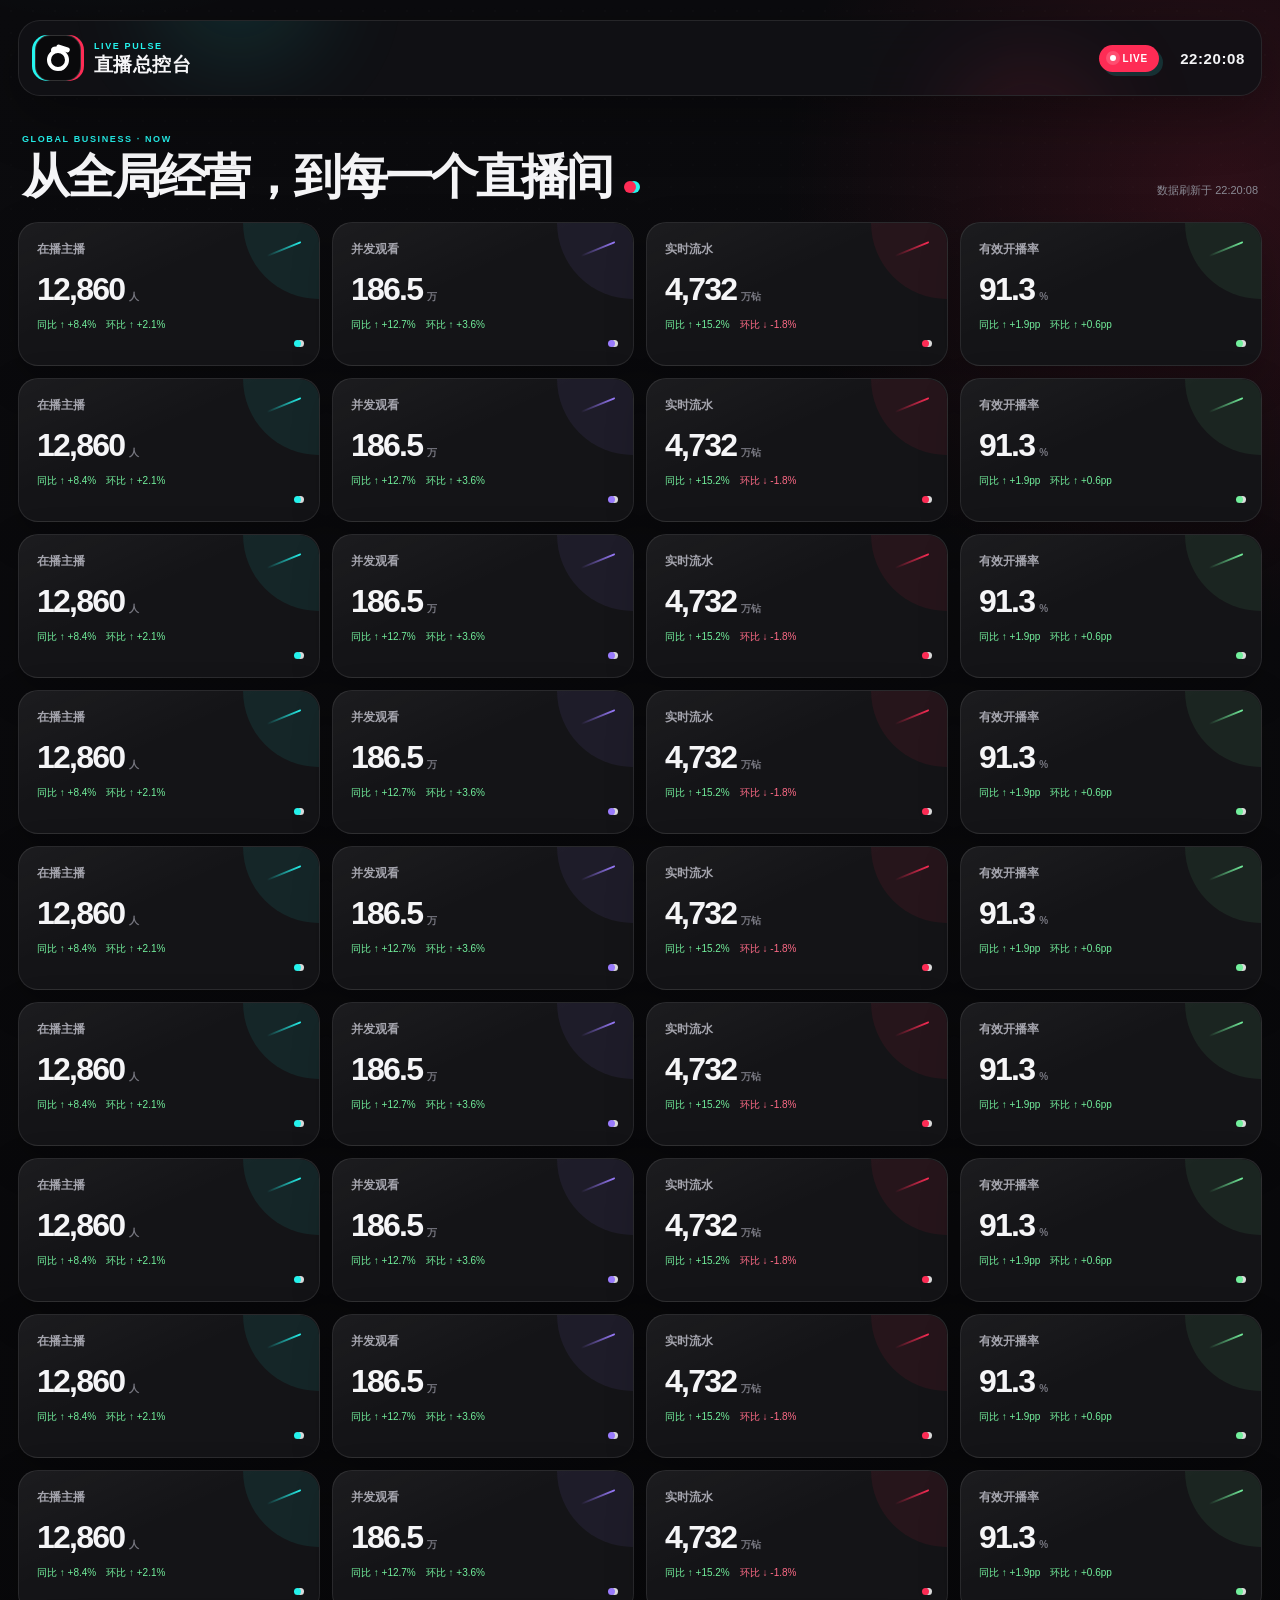
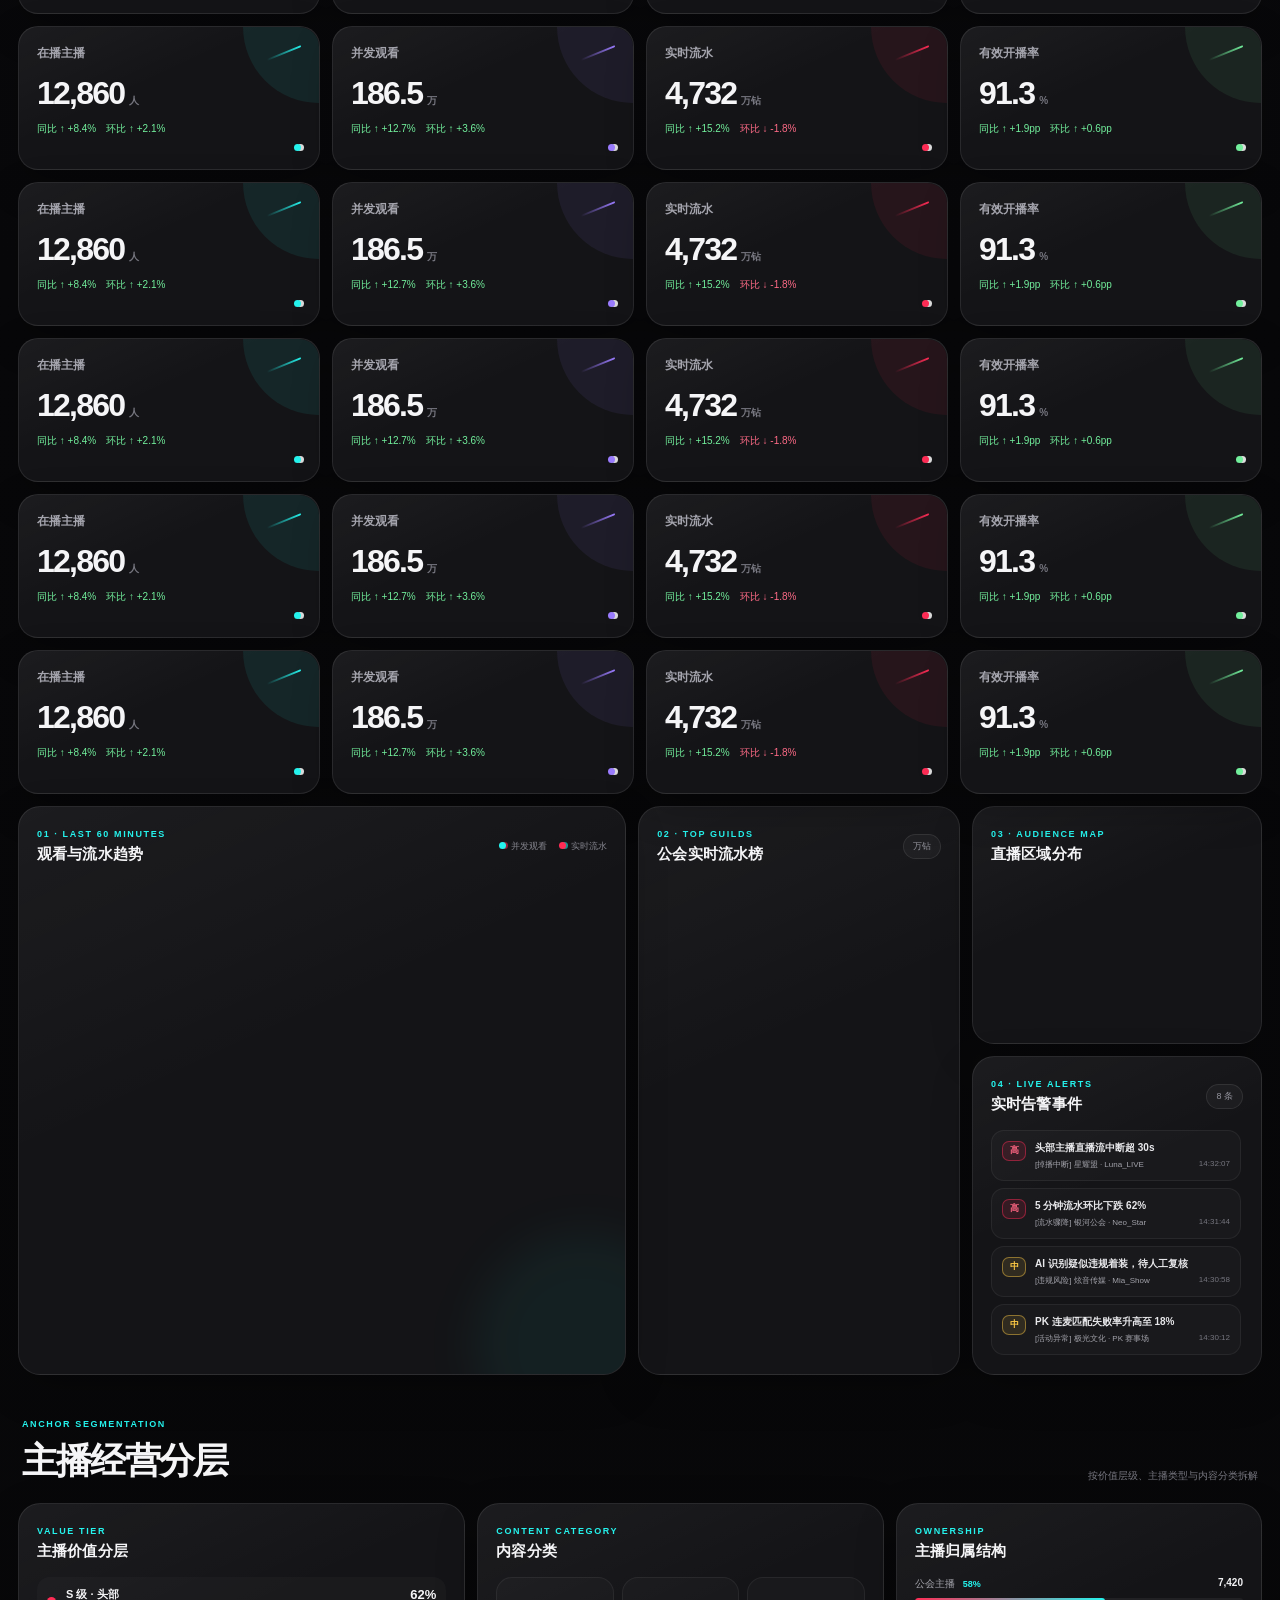
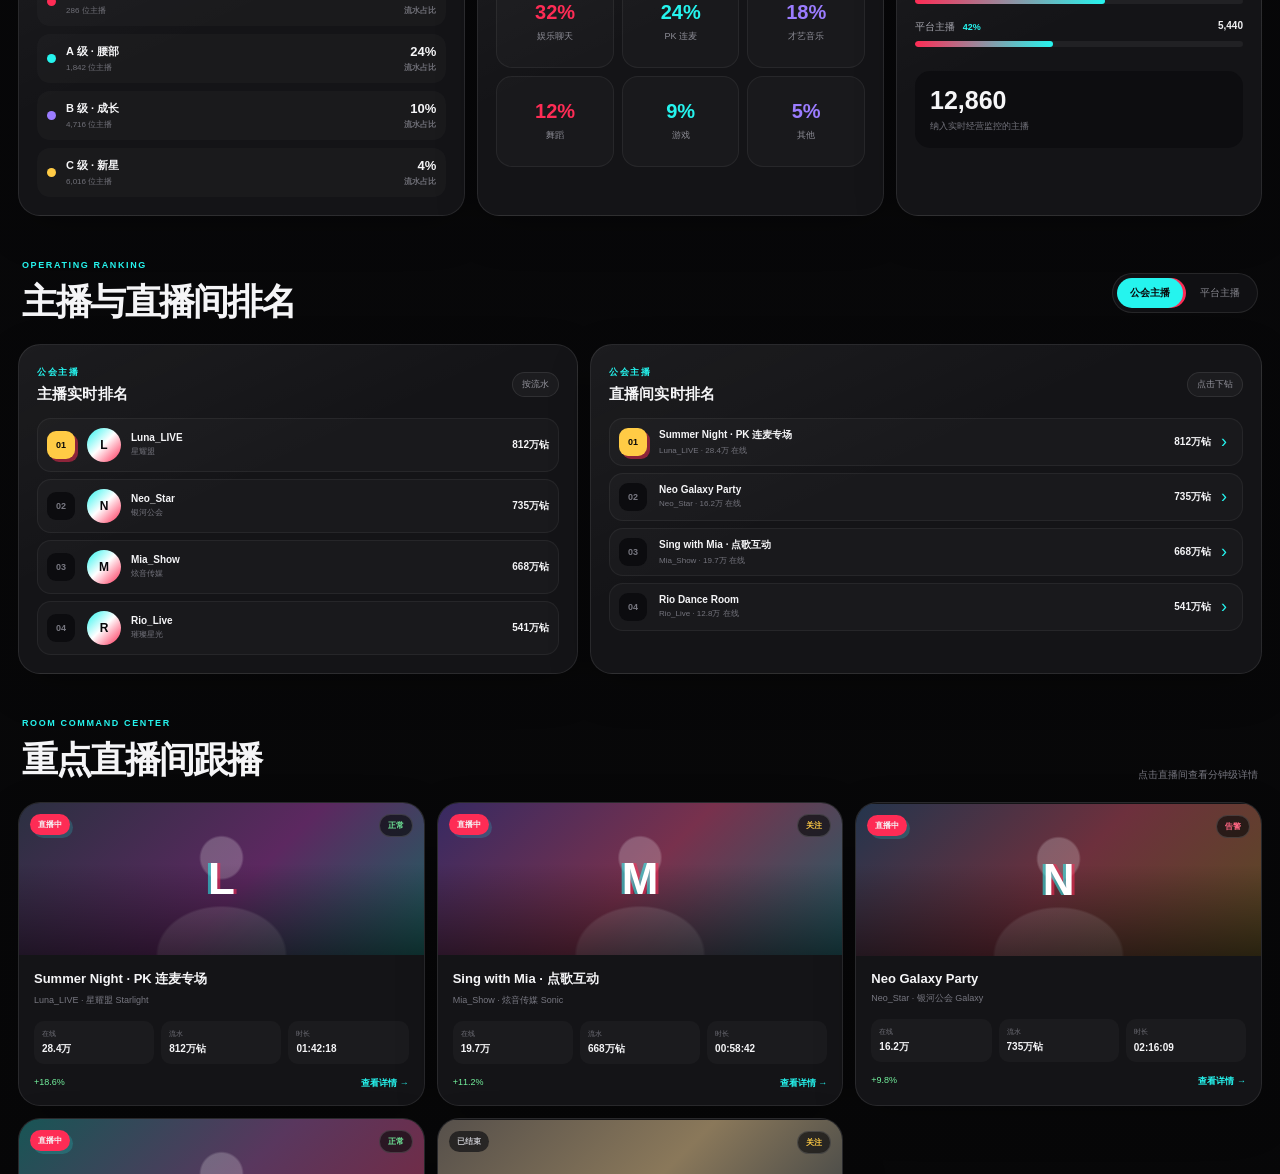
==== commit 92218358: "add entry traffic timeline analysis" ====
--- a/live-command-center.html
+++ b/live-command-center.html
@@ -323,9 +323,9 @@
   .follow-grid {
     display:grid;
     height:auto;
-    min-height:1120px;
+    min-height:1370px;
     grid-template-columns:minmax(330px,.96fr) minmax(410px,1.2fr) minmax(280px,.82fr);
-    grid-template-rows:minmax(280px,.43fr) minmax(360px,.57fr) minmax(410px,auto);
+    grid-template-rows:minmax(280px,.43fr) minmax(360px,.57fr) minmax(660px,auto);
     grid-template-areas:
       "video performance funnel"
       "video trend ai"
@@ -660,7 +660,7 @@
     display:grid;
     min-height:0;
     flex:1;
-    grid-template-columns:230px minmax(0,1fr);
+    grid-template-columns:220px minmax(470px,.92fr) minmax(420px,1.08fr);
     gap:0;
   }
   .source-summary {
@@ -750,22 +750,38 @@
   }
   .source-rows {
     display:grid;
-    grid-template-columns:1fr 1fr;
-    column-gap:12px;
+    grid-template-columns:1fr;
   }
   .source-rows .source-row {
-    grid-template-columns:minmax(130px,1.25fr) minmax(105px,1fr) minmax(105px,1fr) 65px 48px;
+    grid-template-columns:minmax(135px,1.25fr) minmax(110px,1fr) minmax(110px,1fr) 62px 48px;
   }
   .source-row {
     position:relative;
-    min-height:53px;
+    width:100%;
+    min-height:48px;
+    border:0;
     border-top:1px solid rgba(255,255,255,.055);
     padding:5px 8px;
-  }
-  .source-row:nth-child(1),
-  .source-row:nth-child(2) {
+    color:inherit;
+    background:transparent;
+    font:inherit;
+    text-align:left;
+    cursor:pointer;
+    transition:.18s ease;
+  }
+  .source-row:nth-child(1) {
     border-top-color:rgba(255,255,255,.09);
   }
+  .source-row:hover {
+    border-radius:8px;
+    background:rgba(255,255,255,.025);
+  }
+  .source-row.selected {
+    border-radius:8px;
+    background:linear-gradient(90deg,rgba(37,244,238,.075),rgba(37,244,238,.01));
+    box-shadow:inset 2px 0 var(--cyan);
+  }
+  .source-row.selected .source-name strong { color:var(--cyan); }
   .source-name {
     min-width:0;
   }
@@ -844,6 +860,77 @@
     color:#63636d;
     font-size:7px;
   }
+  .source-trend-panel {
+    display:flex;
+    min-width:0;
+    min-height:0;
+    flex-direction:column;
+    border-left:1px solid rgba(255,255,255,.065);
+    padding:11px 13px 10px;
+    background:
+      radial-gradient(circle at 85% 5%,rgba(73,168,255,.075),transparent 45%),
+      rgba(255,255,255,.008);
+  }
+  .source-trend-head {
+    display:flex;
+    min-height:36px;
+    align-items:flex-start;
+    justify-content:space-between;
+    gap:10px;
+  }
+  .source-trend-head span {
+    display:block;
+    color:#666670;
+    font-size:7px;
+  }
+  .source-trend-head strong {
+    display:block;
+    margin-top:4px;
+    font-size:10px;
+  }
+  .source-chart-switch {
+    display:flex;
+    gap:3px;
+    border:1px solid rgba(255,255,255,.07);
+    border-radius:8px;
+    padding:3px;
+    background:rgba(255,255,255,.02);
+  }
+  .source-chart-switch button {
+    border:0;
+    border-radius:5px;
+    padding:5px 8px;
+    color:#6f6f79;
+    background:transparent;
+    font:inherit;
+    font-size:7px;
+    font-weight:800;
+    cursor:pointer;
+  }
+  .source-chart-switch button.active {
+    color:#f7f7f8;
+    background:rgba(73,168,255,.16);
+  }
+  #sourceTrend {
+    width:100%;
+    min-height:0;
+    flex:1;
+  }
+  .source-trend-insight {
+    display:flex;
+    min-height:42px;
+    align-items:center;
+    gap:8px;
+    border-top:1px solid rgba(73,168,255,.13);
+    padding:8px 2px 0;
+    color:#85858f;
+    font-size:7px;
+    line-height:1.45;
+  }
+  .source-trend-insight strong {
+    color:#49a8ff;
+    white-space:nowrap;
+  }
   .trend-card {
     display:flex;
     grid-area:trend;
@@ -986,9 +1073,9 @@
   }
   @media(max-width:1180px) {
     .follow-grid {
-      min-height:1450px;
+      min-height:1900px;
       grid-template-columns:minmax(300px,.9fr) minmax(360px,1.1fr);
-      grid-template-rows:repeat(3,minmax(240px,auto)) minmax(520px,auto);
+      grid-template-rows:repeat(3,minmax(240px,auto)) minmax(930px,auto);
       grid-template-areas:
         "video performance"
         "video trend"
@@ -996,9 +1083,14 @@
         "sources sources";
     }
     .source-layout { grid-template-columns:210px minmax(0,1fr); }
-    .source-rows { grid-template-columns:1fr; }
     .source-rows .source-row {
       grid-template-columns:minmax(180px,1.25fr) minmax(125px,1fr) minmax(125px,1fr) 70px 50px;
+    }
+    .source-trend-panel {
+      min-height:350px;
+      grid-column:1/-1;
+      border-top:1px solid rgba(255,255,255,.065);
+      border-left:0;
     }
   }
   @media(max-width:760px) {
@@ -1016,7 +1108,7 @@
     .live-view { min-height:620px; }
     .performance-card { min-height:330px; }
     .funnel-card { min-height:360px; }
-    .source-card { min-height:780px; }
+    .source-card { min-height:1220px; }
     .trend-card { min-height:400px; }
     .ai-card { min-height:360px; }
     .source-card .follow-head {
@@ -1033,10 +1125,13 @@
       border-bottom:1px solid rgba(255,255,255,.065);
     }
     .source-kpis { grid-template-columns:repeat(4,1fr); }
-    .source-rows { grid-template-columns:1fr; }
     .source-rows .source-row {
       grid-template-columns:minmax(112px,1.2fr) minmax(90px,1fr) minmax(90px,1fr) 56px 42px;
       gap:7px;
+    }
+    .source-trend-panel {
+      min-height:360px;
+      grid-column:auto;
     }
     .source-table-head { display:none; }
     .anchor-main { align-items:flex-start; flex-direction:column; }
@@ -1222,6 +1317,18 @@
           <div class="source-table-wrap">
             <div class="source-rows" id="sourceRows" aria-live="polite"></div>
           </div>
+          <section class="source-trend-panel" aria-labelledby="sourceTrendTitle">
+            <div class="source-trend-head">
+              <div><span>ENTRY TREND · LAST 30 MIN</span><strong id="sourceTrendTitle">feed_card_draw · 曝光与看播联动</strong></div>
+              <div class="source-chart-switch" id="sourceChartSwitch" role="group" aria-label="入口趋势指标">
+                <button type="button" data-source-metric="exposure">曝光曲线</button>
+                <button type="button" data-source-metric="viewers">看播曲线</button>
+                <button class="active" type="button" data-source-metric="linked">曝光 ↔ 看播</button>
+              </div>
+            </div>
+            <div id="sourceTrend" role="img" aria-label="不同直播入口随时间变化的趋势曲线"></div>
+            <div class="source-trend-insight"><strong>时间关联</strong><span id="sourceTrendInsight">看播峰值较曝光峰值滞后约 2 分钟，入口承接效率稳定。</span></div>
+          </section>
         </div>
       </section>
 
@@ -1346,8 +1453,8 @@
   renderRankings("guild");
 
   const drawer=document.getElementById("roomDrawer");
-  let detailChart;
-  let currentRoomIndex=0,currentSourceSort="exposure",sourcePulse=0;
+  let detailChart,sourceTrendChart;
+  let currentRoomIndex=0,currentSourceSort="exposure",currentSourceMetric="linked",currentSourceSelected="feed_card_draw",sourcePulse=0;
   function metricNumber(value){
     const text=String(value).replace(/,/g,"");
     if(text.includes("万"))return Math.round(parseFloat(text)*10000);
@@ -1377,19 +1484,87 @@
     });
     return {data,totalExposure,targetViewers};
   }
+  const sourceTrendTimes=Array.from({length:16},(_,index)=>index===15?"NOW":"-"+(30-index*2)+"m");
+  const sourceColors=["#25f4ee","#49a8ff","#9b7cff","#ffcb45","#fe2c55","#72ef9c"];
+  function sourceTimelineValues(item,metric,roomIndex){
+    const sourceIndex=entrySourceDefinitions.findIndex(source=>source.key===item.key);
+    const total=metric==="exposure"?item.exposure:item.viewers;
+    const phase=sourceIndex*.58+roomIndex*.31;
+    const lag=metric==="viewers"?1:0;
+    const raw=sourceTrendTimes.map((_,index)=>{
+      const timelineIndex=Math.max(0,index-lag);
+      const ramp=.54+timelineIndex*.034;
+      const wave=Math.sin(timelineIndex*.72+phase)*.11+Math.cos(timelineIndex*.31+phase)*.055;
+      const lift=timelineIndex>8?(timelineIndex-8)*.018:0;
+      return Math.max(.28,ramp+wave+lift);
+    });
+    const sum=raw.reduce((acc,value)=>acc+value,0);
+    return raw.map(value=>Math.round(total*.34*value/sum));
+  }
+  function renderSourceTrend(result){
+    if(!sourceTrendChart)return;
+    const selected=result.data.find(item=>item.key===currentSourceSelected)||result.data[0];
+    const baseAxis={
+      type:"value",
+      axisLabel:{color:"#686872",fontSize:8,formatter:value=>compactMetric(value)},
+      axisLine:{show:false},
+      axisTick:{show:false},
+      splitLine:{lineStyle:{color:"rgba(255,255,255,.055)"}}
+    };
+    let series,yAxis,legend,chartTitle,insight;
+    if(currentSourceMetric==="linked"){
+      series=[
+        {name:"曝光 PV",type:"line",smooth:.42,symbol:"none",data:sourceTimelineValues(selected,"exposure",currentRoomIndex),lineStyle:{color:"#25f4ee",width:3},itemStyle:{color:"#25f4ee"},areaStyle:{color:"rgba(37,244,238,.075)"}},
+        {name:"看播 UV",type:"line",yAxisIndex:1,smooth:.42,symbol:"none",data:sourceTimelineValues(selected,"viewers",currentRoomIndex),lineStyle:{color:"#49a8ff",width:3},itemStyle:{color:"#49a8ff"},areaStyle:{color:"rgba(73,168,255,.045)"}}
+      ];
+      yAxis=[baseAxis,{...baseAxis,position:"right",splitLine:{show:false}}];
+      legend={data:["曝光 PV","看播 UV"],right:4,top:0,textStyle:{color:"#888892",fontSize:8},itemWidth:14,itemHeight:3};
+      chartTitle=selected.key+" · 曝光与看播联动";
+      insight=selected.key+" 的看播曲线在曝光抬升后约 2 分钟响应，当前进房率 "+selected.actualRate.toFixed(2)+"%，承接效率"+(selected.actualRate>6?"较强":"仍有提升空间")+"。";
+    }else{
+      const sorted=[...result.data].sort((a,b)=>currentSourceMetric==="exposure"?b.exposure-a.exposure:b.viewers-a.viewers);
+      const chosen=[selected,...sorted.filter(item=>item.key!==selected.key)].slice(0,5);
+      series=chosen.map((item,index)=>({
+        name:item.key,
+        type:"line",
+        smooth:.42,
+        symbol:"none",
+        data:sourceTimelineValues(item,currentSourceMetric,currentRoomIndex),
+        lineStyle:{color:sourceColors[index],width:item.key===selected.key?3:1.8,opacity:item.key===selected.key?1:.72},
+        itemStyle:{color:sourceColors[index]},
+        emphasis:{focus:"series"}
+      }));
+      yAxis=baseAxis;
+      legend={type:"scroll",data:chosen.map(item=>item.key),left:0,right:0,top:0,textStyle:{color:"#85858f",fontSize:7},itemWidth:12,itemHeight:3,pageTextStyle:{color:"#777780"}};
+      chartTitle=(currentSourceMetric==="exposure"?"主要入口曝光":"主要入口看播")+"趋势对比";
+      insight="已高亮 "+selected.key+"；点击左侧其他入口，可在同一时间轴观察其峰值、波动和流量承接变化。";
+    }
+    document.getElementById("sourceTrendTitle").textContent=chartTitle;
+    document.getElementById("sourceTrendInsight").textContent=insight;
+    sourceTrendChart.setOption({
+      animationDuration:420,
+      color:sourceColors,
+      tooltip:{trigger:"axis",backgroundColor:"rgba(15,15,19,.96)",borderColor:"rgba(255,255,255,.13)",textStyle:{color:"#f6f6f8",fontSize:9}},
+      legend,
+      grid:{left:46,right:currentSourceMetric==="linked"?48:18,top:34,bottom:30},
+      xAxis:{type:"category",boundaryGap:false,data:sourceTrendTimes,axisLabel:{color:"#666670",fontSize:8,interval:2},axisLine:{lineStyle:{color:"rgba(255,255,255,.07)"}},axisTick:{show:false}},
+      yAxis,
+      series
+    },true);
+  }
   function renderSources(roomIndex,pulse=0){
     const result=sourceData(roomIndex,pulse);
     const exposureMax=Math.max(...result.data.map(item=>item.exposure));
     const viewerMax=Math.max(...result.data.map(item=>item.viewers));
     const sorted=[...result.data].sort((a,b)=>currentSourceSort==="rate"?b.actualRate-a.actualRate:currentSourceSort==="viewers"?b.viewers-a.viewers:b.exposure-a.exposure);
     document.getElementById("sourceRows").innerHTML=sorted.map(item=>
-      '<article class="source-row">'+
+      '<button type="button" class="source-row '+(item.key===currentSourceSelected?"selected":"")+'" data-source-key="'+item.key+'" aria-label="查看 '+item.key+' 的时间趋势">'+
         '<div class="source-name"><strong>'+item.key+'<i class="source-help" title="'+item.label+'" aria-label="'+item.label+'">?</i></strong><small>'+item.label+'</small></div>'+
         '<div class="source-meter"><p><span>曝光</span><b>'+compactMetric(item.exposure)+'</b></p><i style="--source-width:'+Math.max(2,item.exposure/exposureMax*100).toFixed(1)+'%;--source-color:#25f4ee"></i></div>'+
         '<div class="source-meter"><p><span>看播</span><b>'+compactMetric(item.viewers)+'</b></p><i style="--source-width:'+Math.max(2,item.viewers/viewerMax*100).toFixed(1)+'%;--source-color:#49a8ff"></i></div>'+
         '<strong class="source-rate">'+item.actualRate.toFixed(2)+'%</strong>'+
         '<span class="source-delta '+(item.delta<0?"down":"")+'">'+(item.delta>=0?"↑ ":"↓ ")+Math.abs(item.delta).toFixed(1)+'%</span>'+
-      '</article>'
+      '</button>'
     ).join("");
     const top=[...result.data].sort((a,b)=>b.exposure-a.exposure)[0];
     document.getElementById("sourceExposureTotal").textContent=compactMetric(result.totalExposure);
@@ -1397,10 +1572,22 @@
     document.getElementById("sourceRateTotal").textContent=(result.targetViewers/result.totalExposure*100).toFixed(2)+"%";
     document.getElementById("sourceTopName").textContent=top.key;
     document.getElementById("sourceTopInsight").textContent="贡献 "+(top.exposure/result.totalExposure*100).toFixed(1)+"% 曝光 · 较 10 分钟前 "+(top.delta>=0?"+":"")+top.delta.toFixed(1)+"%";
+    renderSourceTrend(result);
   }
   document.getElementById("sourceSwitch").querySelectorAll("button").forEach(button=>button.addEventListener("click",()=>{
     document.querySelectorAll("#sourceSwitch button").forEach(item=>item.classList.toggle("active",item===button));
     currentSourceSort=button.dataset.sourceSort;
+    renderSources(currentRoomIndex,sourcePulse);
+  }));
+  document.getElementById("sourceRows").addEventListener("click",event=>{
+    const row=event.target.closest(".source-row");
+    if(!row)return;
+    currentSourceSelected=row.dataset.sourceKey;
+    renderSources(currentRoomIndex,sourcePulse);
+  });
+  document.getElementById("sourceChartSwitch").querySelectorAll("button").forEach(button=>button.addEventListener("click",()=>{
+    document.querySelectorAll("#sourceChartSwitch button").forEach(item=>item.classList.toggle("active",item===button));
+    currentSourceMetric=button.dataset.sourceMetric;
     renderSources(currentRoomIndex,sourcePulse);
   }));
   function openRoomTab(index){
@@ -1448,6 +1635,9 @@
         {name:"送礼",type:"line",smooth:true,data:[12,16,19,32,34,51,62],lineStyle:{color:"#fe2c55",width:3},itemStyle:{color:"#fe2c55"}},
         {name:"营收",type:"line",smooth:true,data:[9,13,22,28,39,58,86],lineStyle:{color:"#72ef9c",width:3},itemStyle:{color:"#72ef9c"}}
       ]});
+      if(sourceTrendChart)sourceTrendChart.dispose();
+      sourceTrendChart=echarts.init(document.getElementById("sourceTrend"));
+      renderSourceTrend(sourceData(index,sourcePulse));
       if(window.__liveRoomTimer)clearInterval(window.__liveRoomTimer);
       window.__liveRoomTimer=setInterval(()=>{
         if(!detailChart||detailChart.isDisposed())return;
@@ -1526,7 +1716,7 @@
     }
     setStatus("");
   }catch(err){setStatus("图表渲染失败："+(err&&err.message?err.message:String(err)));}
-  addEventListener("resize",()=>{trend&&trend.resize();rank&&rank.resize();distribution&&distribution.resize();detailChart&&detailChart.resize();});
+  addEventListener("resize",()=>{trend&&trend.resize();rank&&rank.resize();distribution&&distribution.resize();detailChart&&detailChart.resize();sourceTrendChart&&sourceTrendChart.resize();});
 })();
 </script>
 </body>
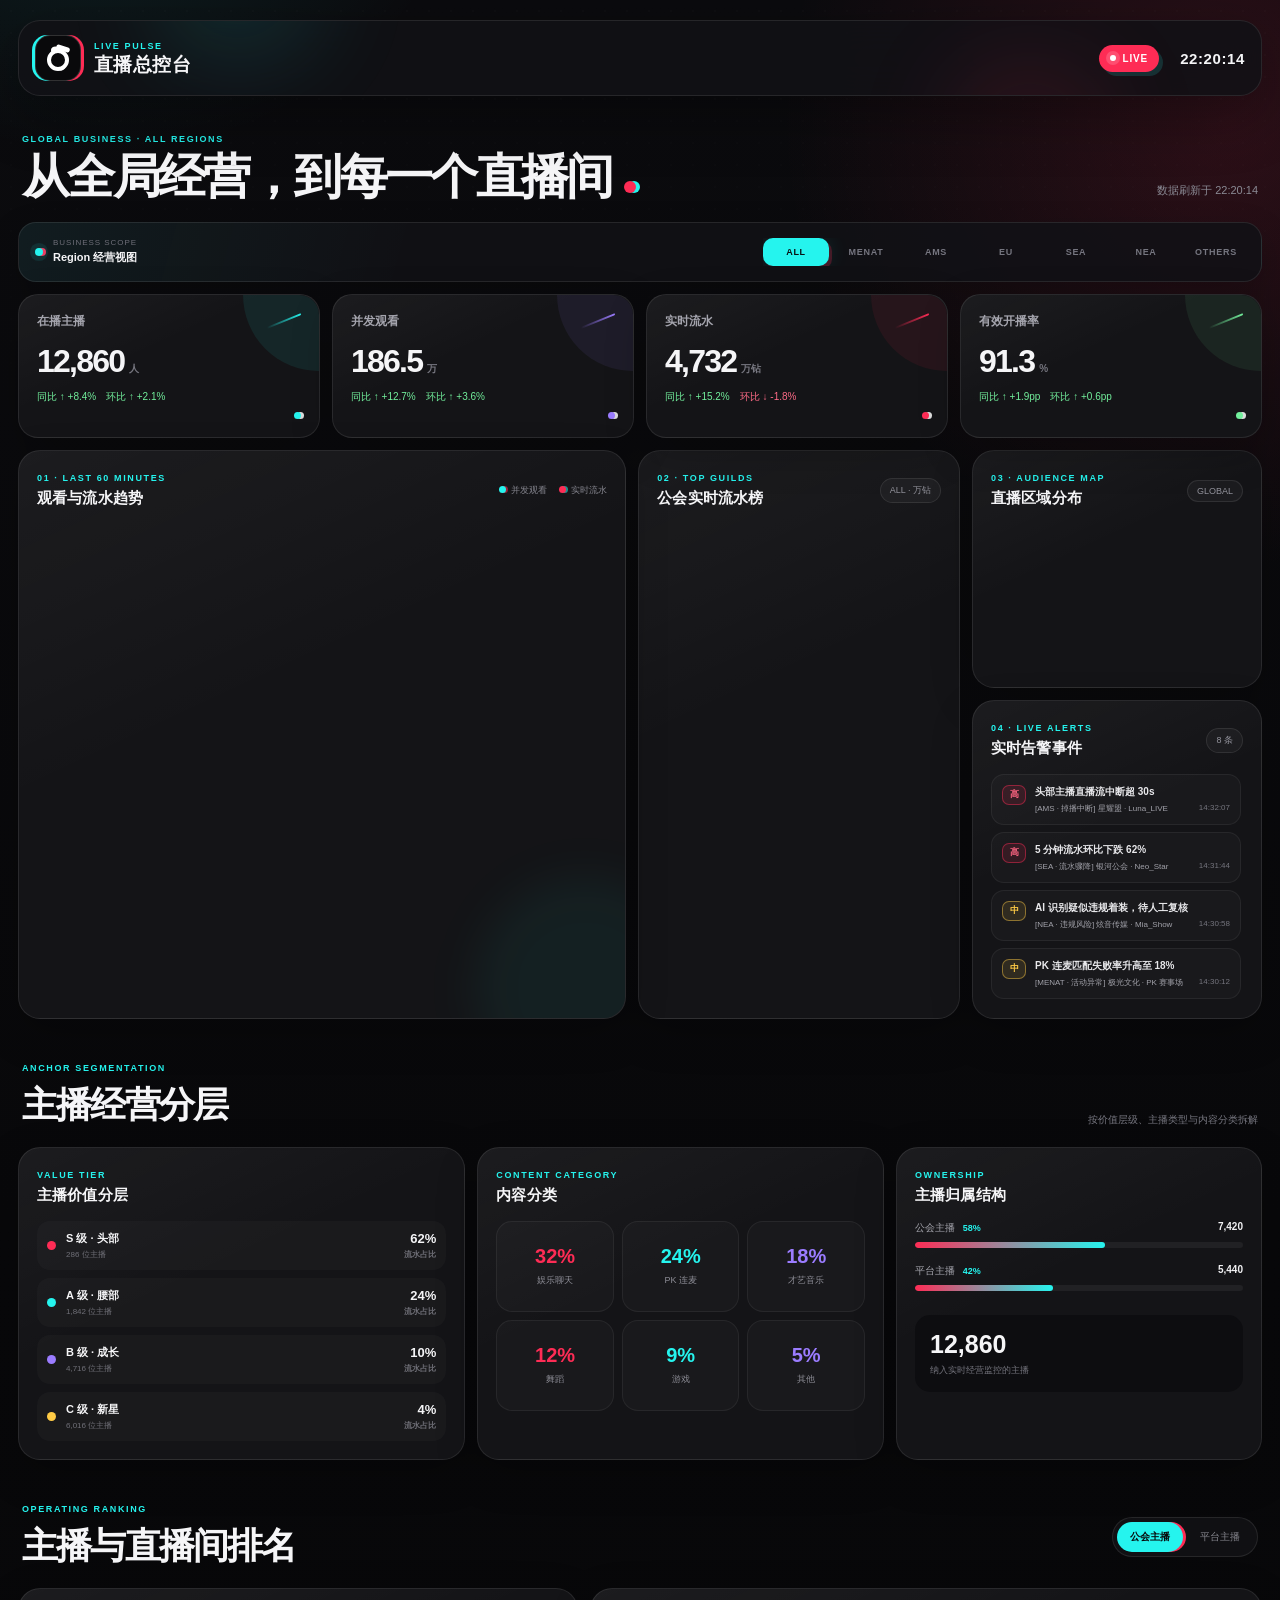
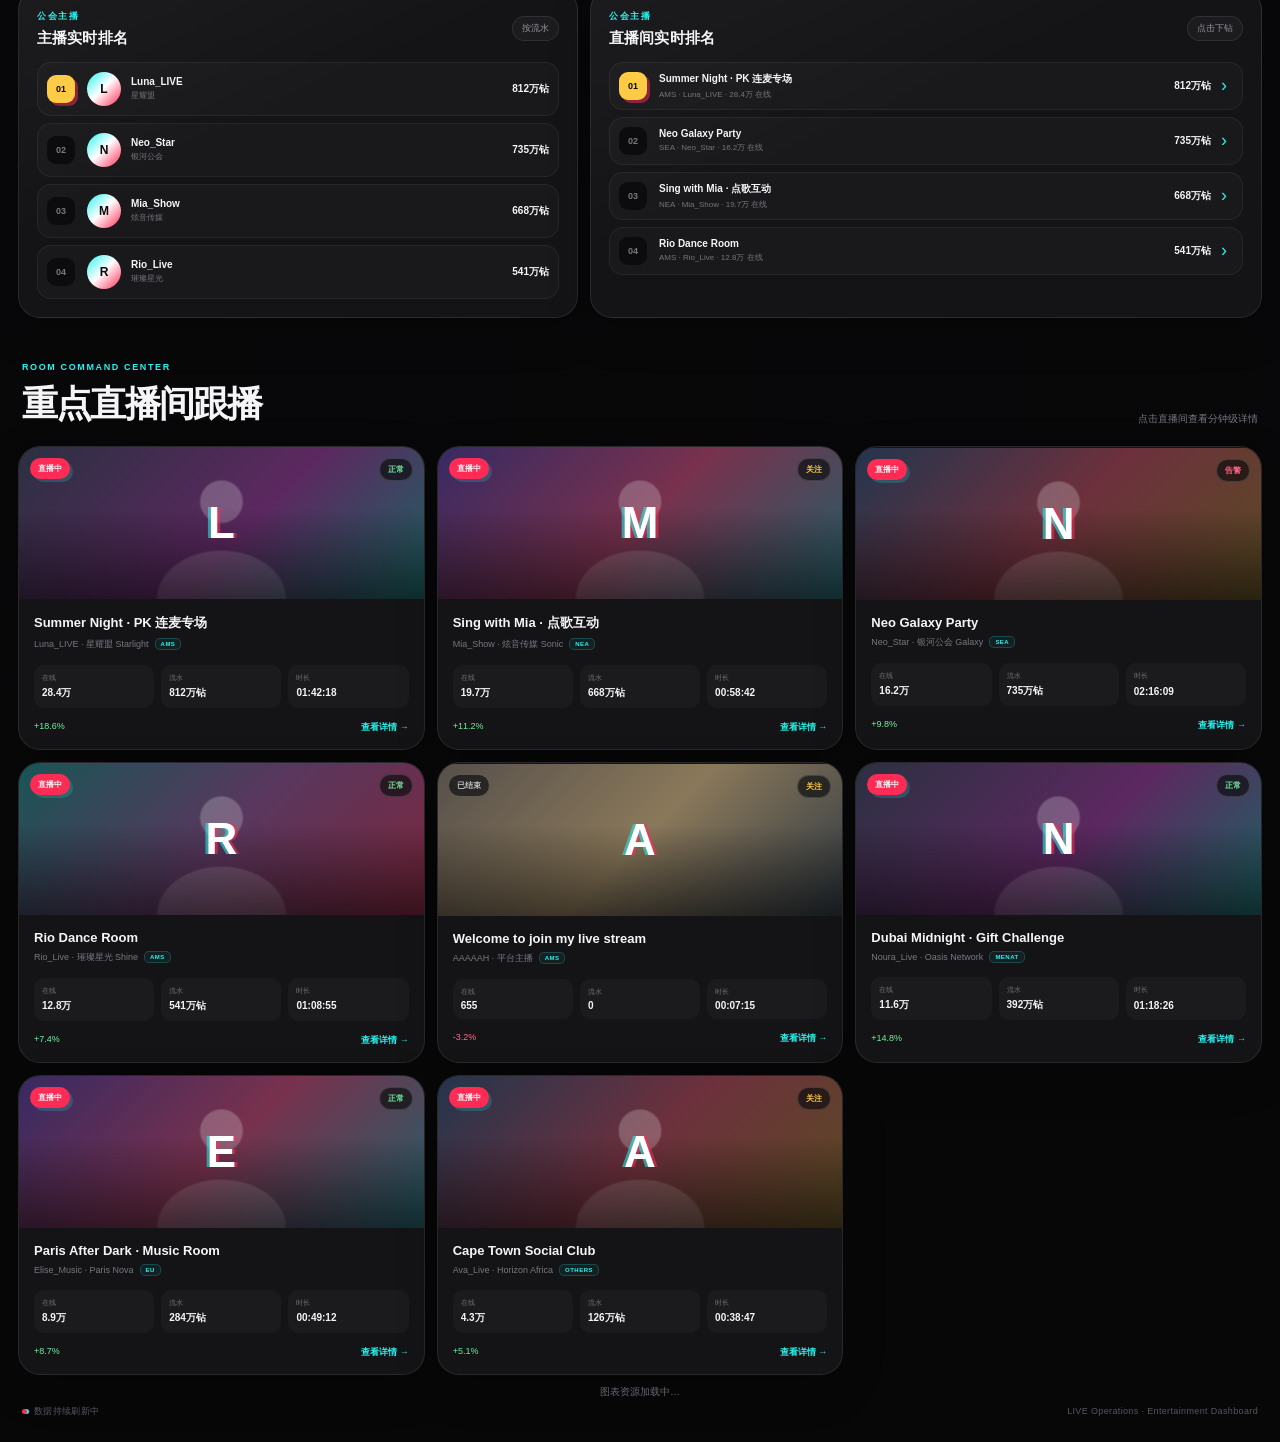
==== commit cec18dc2: "add region filters to live dashboard Add region filter section with buttons for region selection and" ====
--- a/live-command-center.html
+++ b/live-command-center.html
@@ -76,6 +76,34 @@
   }
   .updated { margin:0 0 4px; color:var(--muted); font-size:11px; font-variant-numeric:tabular-nums; }
 
+  .region-filter {
+    display:flex; min-height:60px; align-items:center; justify-content:space-between; gap:18px;
+    margin-bottom:12px; border:1px solid var(--line); border-radius:18px; padding:10px 12px 10px 16px;
+    background:linear-gradient(105deg,rgba(37,244,238,.055),transparent 32%),rgba(18,18,22,.88);
+    box-shadow:0 12px 34px rgba(0,0,0,.2);
+  }
+  .region-filter-copy { display:flex; min-width:160px; align-items:center; gap:10px; }
+  .region-filter-copy i {
+    width:8px; height:8px; flex:0 0 auto; border-radius:50%; background:var(--cyan);
+    box-shadow:0 0 0 5px rgba(37,244,238,.09),3px 0 var(--pink);
+  }
+  .region-filter-copy span { display:block; color:#6f6f79; font-size:8px; letter-spacing:.12em; }
+  .region-filter-copy strong { display:block; margin-top:3px; font-size:11px; }
+  .region-switch { display:flex; min-width:0; gap:4px; overflow-x:auto; scrollbar-width:none; }
+  .region-switch::-webkit-scrollbar { display:none; }
+  .region-switch button {
+    min-width:66px; flex:0 0 auto; border:1px solid transparent; border-radius:10px; padding:8px 11px;
+    color:#767680; background:transparent; font-size:9px; font-weight:900; letter-spacing:.08em;
+    cursor:pointer; transition:.18s ease;
+  }
+  .region-switch button:hover {
+    border-color:rgba(255,255,255,.08); color:#f5f5f7; background:rgba(255,255,255,.025);
+  }
+  .region-switch button.active {
+    border-color:rgba(37,244,238,.32); color:#071012; background:var(--cyan);
+    box-shadow:3px 3px 0 rgba(254,44,85,.22),0 0 22px rgba(37,244,238,.12);
+  }
+
   .kpi-row { display:grid; grid-template-columns:repeat(4,1fr); gap:12px; margin-bottom:12px; }
   .kpi,.panel {
     border:1px solid var(--line);
@@ -175,6 +203,9 @@
     .hero h2 { font-size:clamp(27px,9vw,38px); }
     .hero h2::after { width:9px; height:9px; margin-left:9px; }
     .updated { margin:0; }
+    .region-filter { align-items:flex-start; flex-direction:column; gap:9px; }
+    .region-switch { width:100%; }
+    .region-switch button { min-width:72px; }
     .kpi-row { grid-template-columns:repeat(2,minmax(0,1fr)); gap:9px; }
     .kpi { min-height:128px; padding:14px; border-radius:17px; }
     .k-value { font-size:clamp(23px,7vw,28px); }
@@ -242,6 +273,7 @@
   .risk-badge{right:11px;border:1px solid rgba(255,255,255,.15);background:rgba(10,10,12,.65)}.risk-normal{color:var(--green)}.risk-watch{color:var(--yellow)}.risk-alert{color:#ff6683}
   .cover-avatar{position:relative;z-index:1;color:#fff;font-size:44px;font-weight:900;text-shadow:-3px 0 rgba(37,244,238,.55),3px 0 rgba(254,44,85,.55)}
   .room-copy{padding:15px}.room-copy h3{overflow:hidden;margin:0;font-size:13px;text-overflow:ellipsis;white-space:nowrap}.room-copy>p{margin:6px 0 14px;color:#777780;font-size:9px}
+  .room-region{display:inline-flex;margin-left:6px;border:1px solid rgba(37,244,238,.2);border-radius:5px;padding:2px 5px;color:var(--cyan);background:rgba(37,244,238,.055);font-size:6px;font-weight:900;letter-spacing:.08em;vertical-align:1px}
   .room-stats{display:grid;grid-template-columns:repeat(3,1fr);gap:7px}.room-stats span{display:grid;gap:3px;padding:8px;border-radius:10px;background:rgba(255,255,255,.03)}
   .room-stats small{color:#707078;font-size:7px}.room-stats strong{overflow:hidden;font-size:10px;text-overflow:ellipsis}.room-action{display:flex;justify-content:space-between;margin-top:13px;font-size:9px}.room-action b{color:var(--cyan)}
   .drawer-backdrop{position:fixed;inset:0;z-index:100;display:none;justify-content:flex-end;background:rgba(0,0,0,.7);backdrop-filter:blur(8px)}
@@ -1156,8 +1188,21 @@
   </header>
 
   <section class="hero">
-    <div><p class="kicker">GLOBAL BUSINESS · NOW</p><h2>从全局经营，到每一个直播间</h2></div>
+    <div><p class="kicker" id="globalScopeLabel">GLOBAL BUSINESS · ALL REGIONS</p><h2>从全局经营，到每一个直播间</h2></div>
     <p class="updated" id="updated">数据持续刷新中</p>
+  </section>
+
+  <section class="region-filter" aria-labelledby="regionFilterTitle">
+    <div class="region-filter-copy"><i></i><div><span>BUSINESS SCOPE</span><strong id="regionFilterTitle">Region 经营视图</strong></div></div>
+    <div class="region-switch" id="regionSwitch" role="group" aria-label="选择 Region">
+      <button class="active" type="button" data-region="ALL">ALL</button>
+      <button type="button" data-region="MENAT">MENAT</button>
+      <button type="button" data-region="AMS">AMS</button>
+      <button type="button" data-region="EU">EU</button>
+      <button type="button" data-region="SEA">SEA</button>
+      <button type="button" data-region="NEA">NEA</button>
+      <button type="button" data-region="OTHERS">OTHERS</button>
+    </div>
   </section>
 
   <section class="kpi-row" id="kpiRow" aria-label="核心实时指标"></section>
@@ -1173,20 +1218,21 @@
     <article class="panel p-rank">
       <div class="panel-head">
         <div><p class="kicker">02 · TOP GUILDS</p><h3>公会实时流水榜</h3></div>
-        <span class="chip">万钻</span>
+        <span class="chip" id="rankRegionChip">ALL · 万钻</span>
       </div>
       <div id="rank" class="chart"></div>
     </article>
     <article class="panel p-dist">
       <div class="panel-head">
         <div><p class="kicker">03 · AUDIENCE MAP</p><h3>直播区域分布</h3></div>
+        <span class="chip" id="distRegionChip">GLOBAL</span>
       </div>
       <div id="dist" class="chart"></div>
     </article>
     <article class="panel p-alert">
       <div class="panel-head">
         <div><p class="kicker">04 · LIVE ALERTS</p><h3>实时告警事件</h3></div>
-        <span class="chip">8 条</span>
+        <span class="chip" id="alertCount">8 条</span>
       </div>
       <div class="alert-list" id="alertList"></div>
     </article>
@@ -1384,22 +1430,47 @@
     {name:"东南亚",value:38},{name:"中东",value:24},{name:"拉美",value:16},
     {name:"北美",value:12},{name:"欧洲",value:10}
   ];
+  const regionProfiles={
+    ALL:{kpiValues:["12,860","186.5","4,732","91.3"],viewerScale:1,revenueScale:1,guilds:guild,dist},
+    MENAT:{kpiValues:["2,180","31.8","986","89.7"],viewerScale:.17,revenueScale:.21,guilds:[
+      {name:"Oasis Network",value:121},{name:"Riyadh Stars",value:143},{name:"MENA Pulse",value:168},{name:"Desert Moon",value:194},{name:"Arena Arabia",value:221}
+    ],dist:[{name:"SA",value:34},{name:"AE",value:26},{name:"TR",value:18},{name:"EG",value:13},{name:"其他",value:9}]},
+    AMS:{kpiValues:["3,460","52.6","1,436","92.4"],viewerScale:.282,revenueScale:.303,guilds:[
+      {name:"Maple Live",value:176},{name:"Latam Beat",value:204},{name:"Rio Shine",value:248},{name:"Starlight US",value:331},{name:"Americas Wave",value:382}
+    ],dist:[{name:"US",value:38},{name:"BR",value:27},{name:"MX",value:15},{name:"CA",value:12},{name:"其他",value:8}]},
+    EU:{kpiValues:["1,940","25.7","692","90.8"],viewerScale:.138,revenueScale:.146,guilds:[
+      {name:"Iberia House",value:86},{name:"Paris Nova",value:101},{name:"Berlin Pulse",value:116},{name:"Euro Live",value:149},{name:"North Star EU",value:171}
+    ],dist:[{name:"DE",value:25},{name:"FR",value:22},{name:"UK",value:21},{name:"ES",value:17},{name:"其他",value:15}]},
+    SEA:{kpiValues:["2,760","42.9","1,024","93.1"],viewerScale:.23,revenueScale:.216,guilds:[
+      {name:"Manila Beat",value:134},{name:"Bangkok Live",value:158},{name:"Jakarta Star",value:181},{name:"Galaxy SG",value:236},{name:"SEA United",value:281}
+    ],dist:[{name:"ID",value:28},{name:"TH",value:23},{name:"VN",value:19},{name:"PH",value:17},{name:"其他",value:13}]},
+    NEA:{kpiValues:["1,870","27.4","458","88.9"],viewerScale:.147,revenueScale:.097,guilds:[
+      {name:"Taipei Spark",value:58},{name:"Seoul Wave",value:69},{name:"Tokyo Stage",value:82},{name:"Sonic JP",value:114},{name:"NEA Creators",value:135}
+    ],dist:[{name:"JP",value:42},{name:"KR",value:29},{name:"TW",value:14},{name:"HK",value:9},{name:"其他",value:6}]},
+    OTHERS:{kpiValues:["650","6.1","136","85.6"],viewerScale:.033,revenueScale:.029,guilds:[
+      {name:"Frontier Live",value:18},{name:"Southern Cross",value:22},{name:"Horizon Africa",value:27},{name:"Open World",value:31},{name:"Global Next",value:38}
+    ],dist:[{name:"ZA",value:31},{name:"AU",value:25},{name:"IN",value:19},{name:"NZ",value:11},{name:"其他",value:14}]}
+  };
+  Object.values(regionProfiles).forEach(profile=>profile.guilds.sort((a,b)=>a.value-b.value));
   const alerts=[
-    {sev:"high",type:"掉播中断",who:"星耀盟 · Luna_LIVE",time:"14:32:07",desc:"头部主播直播流中断超 30s"},
-    {sev:"high",type:"流水骤降",who:"银河公会 · Neo_Star",time:"14:31:44",desc:"5 分钟流水环比下跌 62%"},
-    {sev:"mid",type:"违规风险",who:"炫音传媒 · Mia_Show",time:"14:30:58",desc:"AI 识别疑似违规着装，待人工复核"},
-    {sev:"mid",type:"活动异常",who:"极光文化 · PK 赛事场",time:"14:30:12",desc:"PK 连麦匹配失败率升高至 18%"},
-    {sev:"low",type:"开播波动",who:"次元社 · 新人扶持场",time:"14:29:36",desc:"新人开播率低于目标值 5pp"},
-    {sev:"high",type:"流水骤降",who:"璀璨星光 · Rio_Live",time:"14:28:51",desc:"礼物打赏并发骤降，疑似卡顿"},
-    {sev:"low",type:"违规风险",who:"潮玩联盟 · Sky_TT",time:"14:27:19",desc:"弹幕敏感词命中率轻微升高"},
-    {sev:"mid",type:"掉播中断",who:"云端娱乐 · Ava_Live",time:"14:26:03",desc:"直播流码率不稳，重连 2 次"}
+    {region:"AMS",sev:"high",type:"掉播中断",who:"星耀盟 · Luna_LIVE",time:"14:32:07",desc:"头部主播直播流中断超 30s"},
+    {region:"SEA",sev:"high",type:"流水骤降",who:"银河公会 · Neo_Star",time:"14:31:44",desc:"5 分钟流水环比下跌 62%"},
+    {region:"NEA",sev:"mid",type:"违规风险",who:"炫音传媒 · Mia_Show",time:"14:30:58",desc:"AI 识别疑似违规着装，待人工复核"},
+    {region:"MENAT",sev:"mid",type:"活动异常",who:"极光文化 · PK 赛事场",time:"14:30:12",desc:"PK 连麦匹配失败率升高至 18%"},
+    {region:"SEA",sev:"low",type:"开播波动",who:"次元社 · 新人扶持场",time:"14:29:36",desc:"新人开播率低于目标值 5pp"},
+    {region:"AMS",sev:"high",type:"流水骤降",who:"璀璨星光 · Rio_Live",time:"14:28:51",desc:"礼物打赏并发骤降，疑似卡顿"},
+    {region:"EU",sev:"low",type:"违规风险",who:"潮玩联盟 · Sky_TT",time:"14:27:19",desc:"弹幕敏感词命中率轻微升高"},
+    {region:"OTHERS",sev:"mid",type:"掉播中断",who:"云端娱乐 · Ava_Live",time:"14:26:03",desc:"直播流码率不稳，重连 2 次"}
   ];
   const rooms=[
-    {id:"LV-98472031",title:"Summer Night · PK 连麦专场",anchor:"Luna_LIVE",handle:"@luna.live.us",guild:"星耀盟 Starlight",region:"US",category:"娱乐 / PK",viewers:"28.4万",revenue:"812万钻",duration:"01:42:18",growth:"+18.6%",risk:"正常",status:"直播中"},
-    {id:"LV-98472116",title:"Sing with Mia · 点歌互动",anchor:"Mia_Show",handle:"@miashow.jp",guild:"炫音传媒 Sonic",region:"JP",category:"才艺 / 音乐",viewers:"19.7万",revenue:"668万钻",duration:"00:58:42",growth:"+11.2%",risk:"关注",status:"直播中"},
-    {id:"LV-98471882",title:"Neo Galaxy Party",anchor:"Neo_Star",handle:"@neo.star.sg",guild:"银河公会 Galaxy",region:"SG",category:"娱乐 / 聊天",viewers:"16.2万",revenue:"735万钻",duration:"02:16:09",growth:"+9.8%",risk:"告警",status:"直播中"},
-    {id:"LV-98471640",title:"Rio Dance Room",anchor:"Rio_Live",handle:"@rio.live.br",guild:"璀璨星光 Shine",region:"BR",category:"才艺 / 舞蹈",viewers:"12.8万",revenue:"541万钻",duration:"01:08:55",growth:"+7.4%",risk:"正常",status:"直播中"},
-    {id:"LV-98470421",title:"Welcome to join my live stream",anchor:"AAAAAH",handle:"@yr1010101.us",guild:"平台主播",region:"US",category:"普通直播",viewers:"655",revenue:"0",duration:"00:07:15",growth:"-3.2%",risk:"关注",status:"已结束"}
+    {id:"LV-98472031",title:"Summer Night · PK 连麦专场",anchor:"Luna_LIVE",handle:"@luna.live.us",guild:"星耀盟 Starlight",region:"US",businessRegion:"AMS",category:"娱乐 / PK",viewers:"28.4万",revenue:"812万钻",duration:"01:42:18",growth:"+18.6%",risk:"正常",status:"直播中"},
+    {id:"LV-98472116",title:"Sing with Mia · 点歌互动",anchor:"Mia_Show",handle:"@miashow.jp",guild:"炫音传媒 Sonic",region:"JP",businessRegion:"NEA",category:"才艺 / 音乐",viewers:"19.7万",revenue:"668万钻",duration:"00:58:42",growth:"+11.2%",risk:"关注",status:"直播中"},
+    {id:"LV-98471882",title:"Neo Galaxy Party",anchor:"Neo_Star",handle:"@neo.star.sg",guild:"银河公会 Galaxy",region:"SG",businessRegion:"SEA",category:"娱乐 / 聊天",viewers:"16.2万",revenue:"735万钻",duration:"02:16:09",growth:"+9.8%",risk:"告警",status:"直播中"},
+    {id:"LV-98471640",title:"Rio Dance Room",anchor:"Rio_Live",handle:"@rio.live.br",guild:"璀璨星光 Shine",region:"BR",businessRegion:"AMS",category:"才艺 / 舞蹈",viewers:"12.8万",revenue:"541万钻",duration:"01:08:55",growth:"+7.4%",risk:"正常",status:"直播中"},
+    {id:"LV-98470421",title:"Welcome to join my live stream",anchor:"AAAAAH",handle:"@yr1010101.us",guild:"平台主播",region:"US",businessRegion:"AMS",category:"普通直播",viewers:"655",revenue:"0",duration:"00:07:15",growth:"-3.2%",risk:"关注",status:"已结束"},
+    {id:"LV-98472408",title:"Dubai Midnight · Gift Challenge",anchor:"Noura_Live",handle:"@noura.live.ae",guild:"Oasis Network",region:"AE",businessRegion:"MENAT",category:"娱乐 / 挑战",viewers:"11.6万",revenue:"392万钻",duration:"01:18:26",growth:"+14.8%",risk:"正常",status:"直播中"},
+    {id:"LV-98472531",title:"Paris After Dark · Music Room",anchor:"Elise_Music",handle:"@elise.music.fr",guild:"Paris Nova",region:"FR",businessRegion:"EU",category:"才艺 / 音乐",viewers:"8.9万",revenue:"284万钻",duration:"00:49:12",growth:"+8.7%",risk:"正常",status:"直播中"},
+    {id:"LV-98472602",title:"Cape Town Social Club",anchor:"Ava_Live",handle:"@ava.live.za",guild:"Horizon Africa",region:"ZA",businessRegion:"OTHERS",category:"娱乐 / 聊天",viewers:"4.3万",revenue:"126万钻",duration:"00:38:47",growth:"+5.1%",risk:"关注",status:"直播中"}
   ];
   const entrySourceDefinitions=[
     {key:"feed_head_click",label:"Feed 顶部头像点击",share:.10,rate:8.6,delta:9.2},
@@ -1414,7 +1485,7 @@
     {key:"inner_push",label:"站内 Push 入口",share:.025,rate:11.1,delta:7.2},
     {key:"others_homepage",label:"其他首页入口",share:.025,rate:6.1,delta:1.6}
   ];
-  const roomExposureTotals=[4286000,3530000,3120000,2480000,38200];
+  const roomExposureTotals=[4286000,3530000,3120000,2480000,38200,1960000,1520000,830000];
   const scopes={
     guild:{label:"公会主播",anchors:[["Luna_LIVE","星耀盟","812万钻"],["Neo_Star","银河公会","735万钻"],["Mia_Show","炫音传媒","668万钻"],["Rio_Live","璀璨星光","541万钻"]],roomIds:[0,2,1,3]},
     platform:{label:"平台主播",anchors:[["Luna_LIVE","S 级 · 娱乐","812万钻"],["Mia_Show","S 级 · 才艺","668万钻"],["Ava_Live","A 级 · 聊天","487万钻"],["Sky_TT","A 级 · 游戏","433万钻"]],roomIds:[0,1,3,2]}
@@ -1424,32 +1495,83 @@
   for(let i=11;i>=0;i--){const t=new Date(now-i*300000);times.push(String(t.getHours()).padStart(2,"0")+":"+String(t.getMinutes()).padStart(2,"0"));}
 
   const kpiRow=document.getElementById("kpiRow");
-  KPI.forEach(k=>kpiRow.insertAdjacentHTML("beforeend",
-    '<article class="kpi" style="--acc:'+k.acc+'"><div class="k-label">'+k.label+'</div>'+
-    '<div class="k-value">'+k.value+'<span class="unit">'+k.unit+'</span></div>'+
-    '<div class="k-delta"><span class="up">同比 ↑ '+k.yoy+'</span><span class="'+(k.up?"up":"down")+'">环比 '+(k.up?"↑ ":"↓ ")+k.mom+'</span></div></article>'));
-
   const alertList=document.getElementById("alertList");
   const sevMap={high:["sev-high","高"],mid:["sev-mid","中"],low:["sev-low","低"]};
-  alerts.forEach(a=>{const s=sevMap[a.sev];alertList.insertAdjacentHTML("beforeend",
-    '<div class="alert-item"><span class="sev '+s[0]+'">'+s[1]+'</span><div class="a-body">'+
-    '<div class="a-title">'+a.desc+'</div><div class="a-meta"><span class="a-type">['+a.type+'] '+a.who+'</span><span>'+a.time+'</span></div></div></div>');});
+  const roomGrid=document.getElementById("roomGrid");
+  let currentRegion="ALL",currentScopeName="guild";
+  let trend,rank,distribution;
+
+  function renderKpis(regionName){
+    const profile=regionProfiles[regionName];
+    kpiRow.innerHTML=KPI.map((k,index)=>
+      '<article class="kpi" style="--acc:'+k.acc+'"><div class="k-label">'+k.label+'</div>'+
+      '<div class="k-value">'+profile.kpiValues[index]+'<span class="unit">'+k.unit+'</span></div>'+
+      '<div class="k-delta"><span class="up">同比 ↑ '+k.yoy+'</span><span class="'+(k.up?"up":"down")+'">环比 '+(k.up?"↑ ":"↓ ")+k.mom+'</span></div></article>'
+    ).join("");
+  }
+  function renderAlerts(regionName){
+    const visible=regionName==="ALL"?alerts:alerts.filter(alert=>alert.region===regionName);
+    alertList.innerHTML=visible.map(a=>{const s=sevMap[a.sev];return '<div class="alert-item"><span class="sev '+s[0]+'">'+s[1]+'</span><div class="a-body">'+
+      '<div class="a-title">'+a.desc+'</div><div class="a-meta"><span class="a-type">['+a.region+' · '+a.type+'] '+a.who+'</span><span>'+a.time+'</span></div></div></div>';
+    }).join("");
+    document.getElementById("alertCount").textContent=visible.length+" 条";
+  }
+  function regionRoomEntries(regionName){
+    return rooms.map((room,index)=>({room,index})).filter(item=>regionName==="ALL"||item.room.businessRegion===regionName);
+  }
 
   function renderRankings(scopeName){
+    currentScopeName=scopeName;
     const data=scopes[scopeName],anchorBox=document.getElementById("anchorRanking"),roomBox=document.getElementById("roomRanking");
-    document.getElementById("anchorScope").textContent=data.label;
-    document.getElementById("roomScope").textContent=data.label;
-    anchorBox.innerHTML=data.anchors.map((a,i)=>'<div class="rank-row"><span class="rank-index">'+String(i+1).padStart(2,"0")+'</span><span class="mini-avatar">'+a[0].slice(0,1)+'</span><p><strong>'+a[0]+'</strong><small>'+a[1]+'</small></p><b>'+a[2]+'</b></div>').join("");
-    roomBox.innerHTML=data.roomIds.map((idx,i)=>{const r=rooms[idx];return '<button class="rank-row room-open" data-room="'+idx+'"><span class="rank-index">'+String(i+1).padStart(2,"0")+'</span><p><strong>'+r.title+'</strong><small>'+r.anchor+' · '+r.viewers+' 在线</small></p><b>'+r.revenue+'</b><em>›</em></button>';}).join("");
+    let anchors,roomIds,label=data.label;
+    if(currentRegion==="ALL"){
+      anchors=data.anchors;
+      roomIds=data.roomIds;
+    }else{
+      const entries=regionRoomEntries(currentRegion).sort((a,b)=>parseFloat(b.room.revenue)-parseFloat(a.room.revenue));
+      anchors=entries.slice(0,4).map(item=>[item.room.anchor,item.room.guild,item.room.revenue]);
+      roomIds=entries.slice(0,4).map(item=>item.index);
+      label=currentRegion+" · "+data.label;
+    }
+    document.getElementById("anchorScope").textContent=label;
+    document.getElementById("roomScope").textContent=label;
+    anchorBox.innerHTML=anchors.map((a,i)=>'<div class="rank-row"><span class="rank-index">'+String(i+1).padStart(2,"0")+'</span><span class="mini-avatar">'+a[0].slice(0,1)+'</span><p><strong>'+a[0]+'</strong><small>'+a[1]+'</small></p><b>'+a[2]+'</b></div>').join("");
+    roomBox.innerHTML=roomIds.map((idx,i)=>{const r=rooms[idx];return '<button class="rank-row room-open" data-room="'+idx+'"><span class="rank-index">'+String(i+1).padStart(2,"0")+'</span><p><strong>'+r.title+'</strong><small>'+r.businessRegion+' · '+r.anchor+' · '+r.viewers+' 在线</small></p><b>'+r.revenue+'</b><em>›</em></button>';}).join("");
     roomBox.querySelectorAll(".room-open").forEach(b=>b.addEventListener("click",()=>openRoomTab(Number(b.dataset.room))));
   }
   document.getElementById("scopeSwitch").querySelectorAll("button").forEach(button=>button.addEventListener("click",()=>{
     document.querySelectorAll("#scopeSwitch button").forEach(b=>b.classList.remove("active"));button.classList.add("active");renderRankings(button.dataset.scope);
   }));
 
-  const roomGrid=document.getElementById("roomGrid");
-  roomGrid.innerHTML=rooms.map((r,i)=>'<button class="room-card room-open" data-room="'+i+'"><div class="room-cover cover-'+i+'"><span class="room-status '+(r.status==="已结束"?"ended":"")+'">'+r.status+'</span><span class="risk-badge '+(r.risk==="正常"?"risk-normal":r.risk==="关注"?"risk-watch":"risk-alert")+'">'+r.risk+'</span><span class="cover-avatar">'+r.anchor.slice(0,1)+'</span></div><div class="room-copy"><h3>'+r.title+'</h3><p>'+r.anchor+' · '+r.guild+'</p><div class="room-stats"><span><small>在线</small><strong>'+r.viewers+'</strong></span><span><small>流水</small><strong>'+r.revenue+'</strong></span><span><small>时长</small><strong>'+r.duration+'</strong></span></div><div class="room-action"><span class="'+(r.growth[0]==="+"?"up":"down")+'">'+r.growth+'</span><b>查看详情 →</b></div></div></button>').join("");
-  roomGrid.querySelectorAll(".room-open").forEach(b=>b.addEventListener("click",()=>openRoomTab(Number(b.dataset.room))));
+  function renderRooms(regionName){
+    roomGrid.innerHTML=regionRoomEntries(regionName).map(({room:r,index:i})=>
+      '<button class="room-card room-open" data-room="'+i+'"><div class="room-cover cover-'+(i%5)+'"><span class="room-status '+(r.status==="已结束"?"ended":"")+'">'+r.status+'</span><span class="risk-badge '+(r.risk==="正常"?"risk-normal":r.risk==="关注"?"risk-watch":"risk-alert")+'">'+r.risk+'</span><span class="cover-avatar">'+r.anchor.slice(0,1)+'</span></div><div class="room-copy"><h3>'+r.title+'</h3><p>'+r.anchor+' · '+r.guild+'<span class="room-region">'+r.businessRegion+'</span></p><div class="room-stats"><span><small>在线</small><strong>'+r.viewers+'</strong></span><span><small>流水</small><strong>'+r.revenue+'</strong></span><span><small>时长</small><strong>'+r.duration+'</strong></span></div><div class="room-action"><span class="'+(r.growth[0]==="+"?"up":"down")+'">'+r.growth+'</span><b>查看详情 →</b></div></div></button>'
+    ).join("");
+    roomGrid.querySelectorAll(".room-open").forEach(b=>b.addEventListener("click",()=>openRoomTab(Number(b.dataset.room))));
+  }
+  function applyRegion(regionName){
+    currentRegion=regionName;
+    const profile=regionProfiles[regionName];
+    document.querySelectorAll("#regionSwitch button").forEach(button=>button.classList.toggle("active",button.dataset.region===regionName));
+    document.getElementById("globalScopeLabel").textContent="GLOBAL BUSINESS · "+(regionName==="ALL"?"ALL REGIONS":regionName);
+    document.getElementById("regionFilterTitle").textContent=(regionName==="ALL"?"Global":regionName)+" Region 经营视图";
+    document.getElementById("rankRegionChip").textContent=regionName+" · 万钻";
+    document.getElementById("distRegionChip").textContent=regionName==="ALL"?"GLOBAL":regionName;
+    renderKpis(regionName);
+    renderAlerts(regionName);
+    renderRooms(regionName);
+    renderRankings(currentScopeName);
+    if(trend)trend.setOption({series:[
+      {data:viewers.map(value=>Number((value*profile.viewerScale).toFixed(1)))},
+      {data:revenue.map(value=>Math.round(value*profile.revenueScale))}
+    ]});
+    if(rank)rank.setOption({yAxis:{data:profile.guilds.map(item=>item.name)},series:[{data:profile.guilds.map(item=>item.value)}]});
+    if(distribution)distribution.setOption({legend:{data:profile.dist.map(item=>item.name)},series:[{data:profile.dist}]});
+  }
+  document.getElementById("regionSwitch").querySelectorAll("button").forEach(button=>button.addEventListener("click",()=>applyRegion(button.dataset.region)));
+  renderKpis("ALL");
+  renderAlerts("ALL");
+  renderRooms("ALL");
   renderRankings("guild");
 
   const drawer=document.getElementById("roomDrawer");
@@ -1664,7 +1786,6 @@
 
   if(typeof echarts==="undefined"){setStatus("图表资源加载中…");return setTimeout(boot,180);}
   const axis="#777780",grid="rgba(255,255,255,.075)",tip="rgba(20,20,24,.96)";
-  let trend,rank,distribution;
   try{
     trend=echarts.init(document.getElementById("trend"));
     trend.setOption({
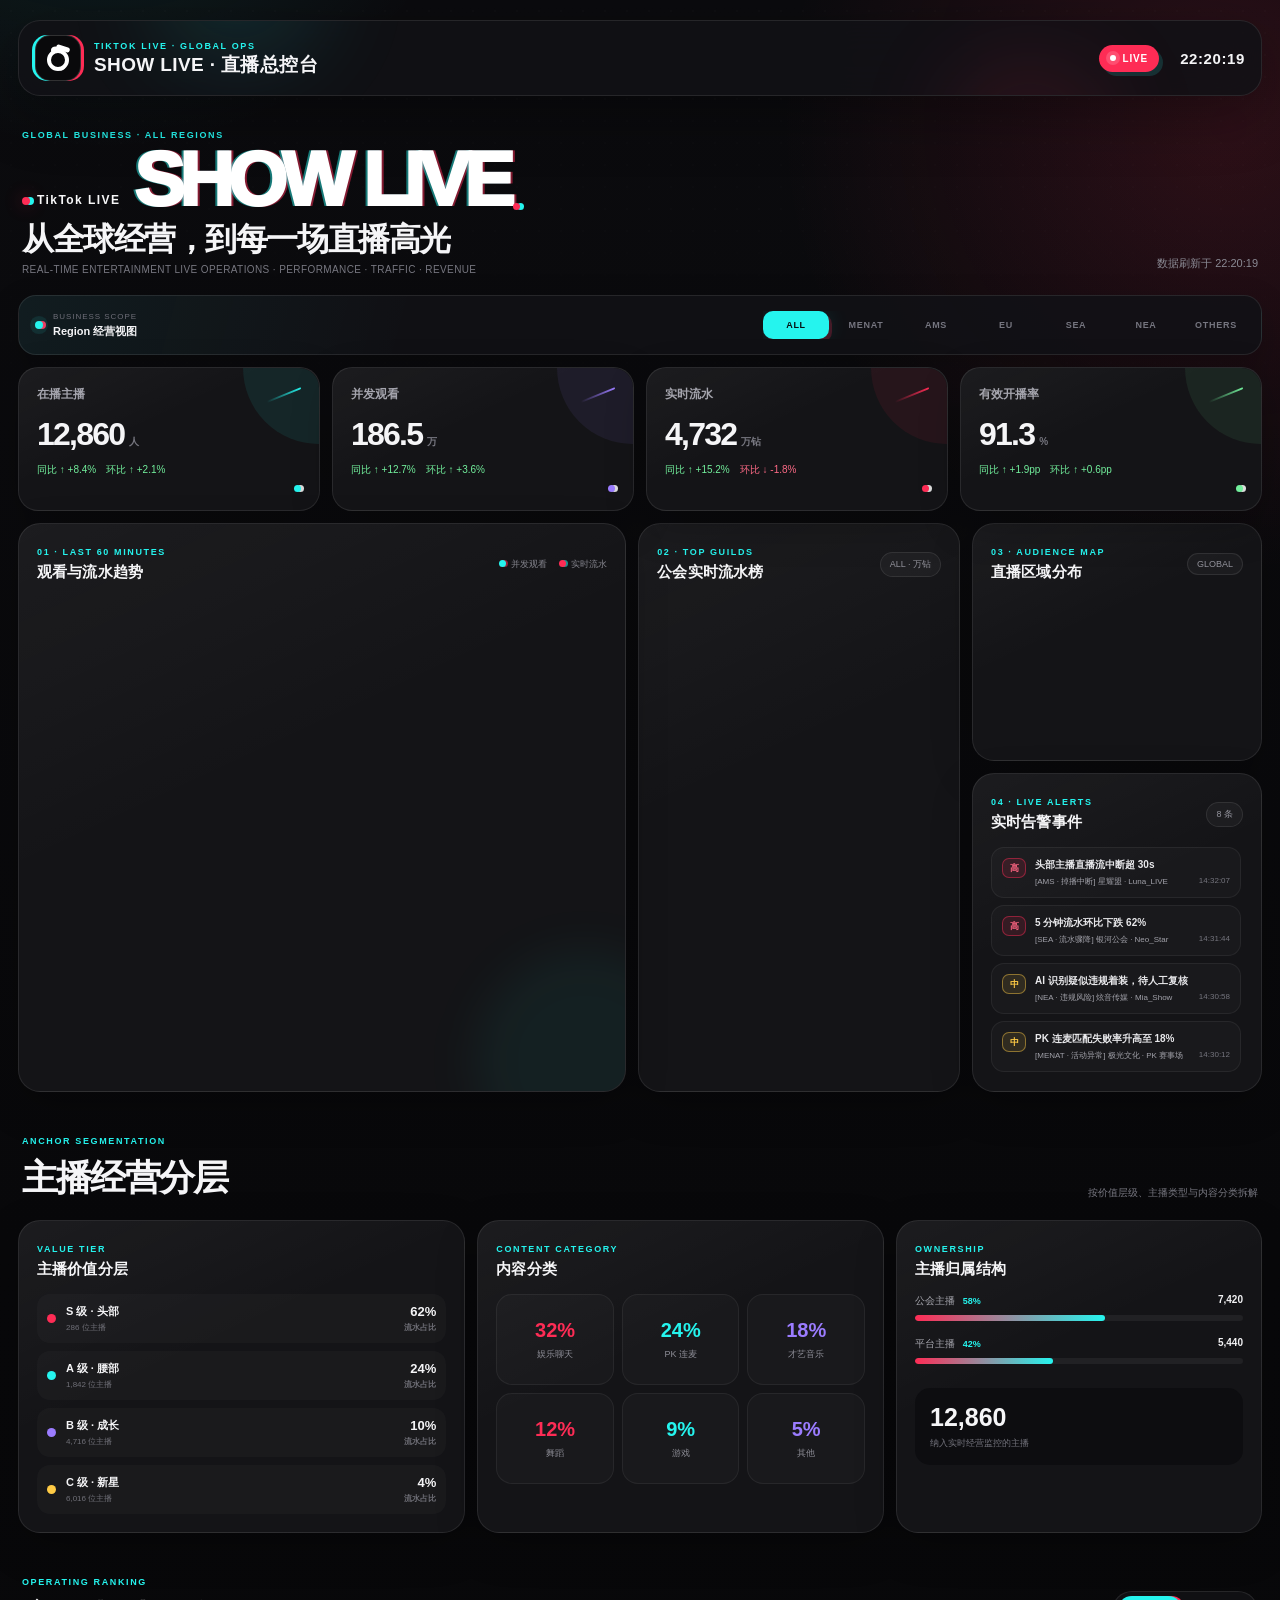
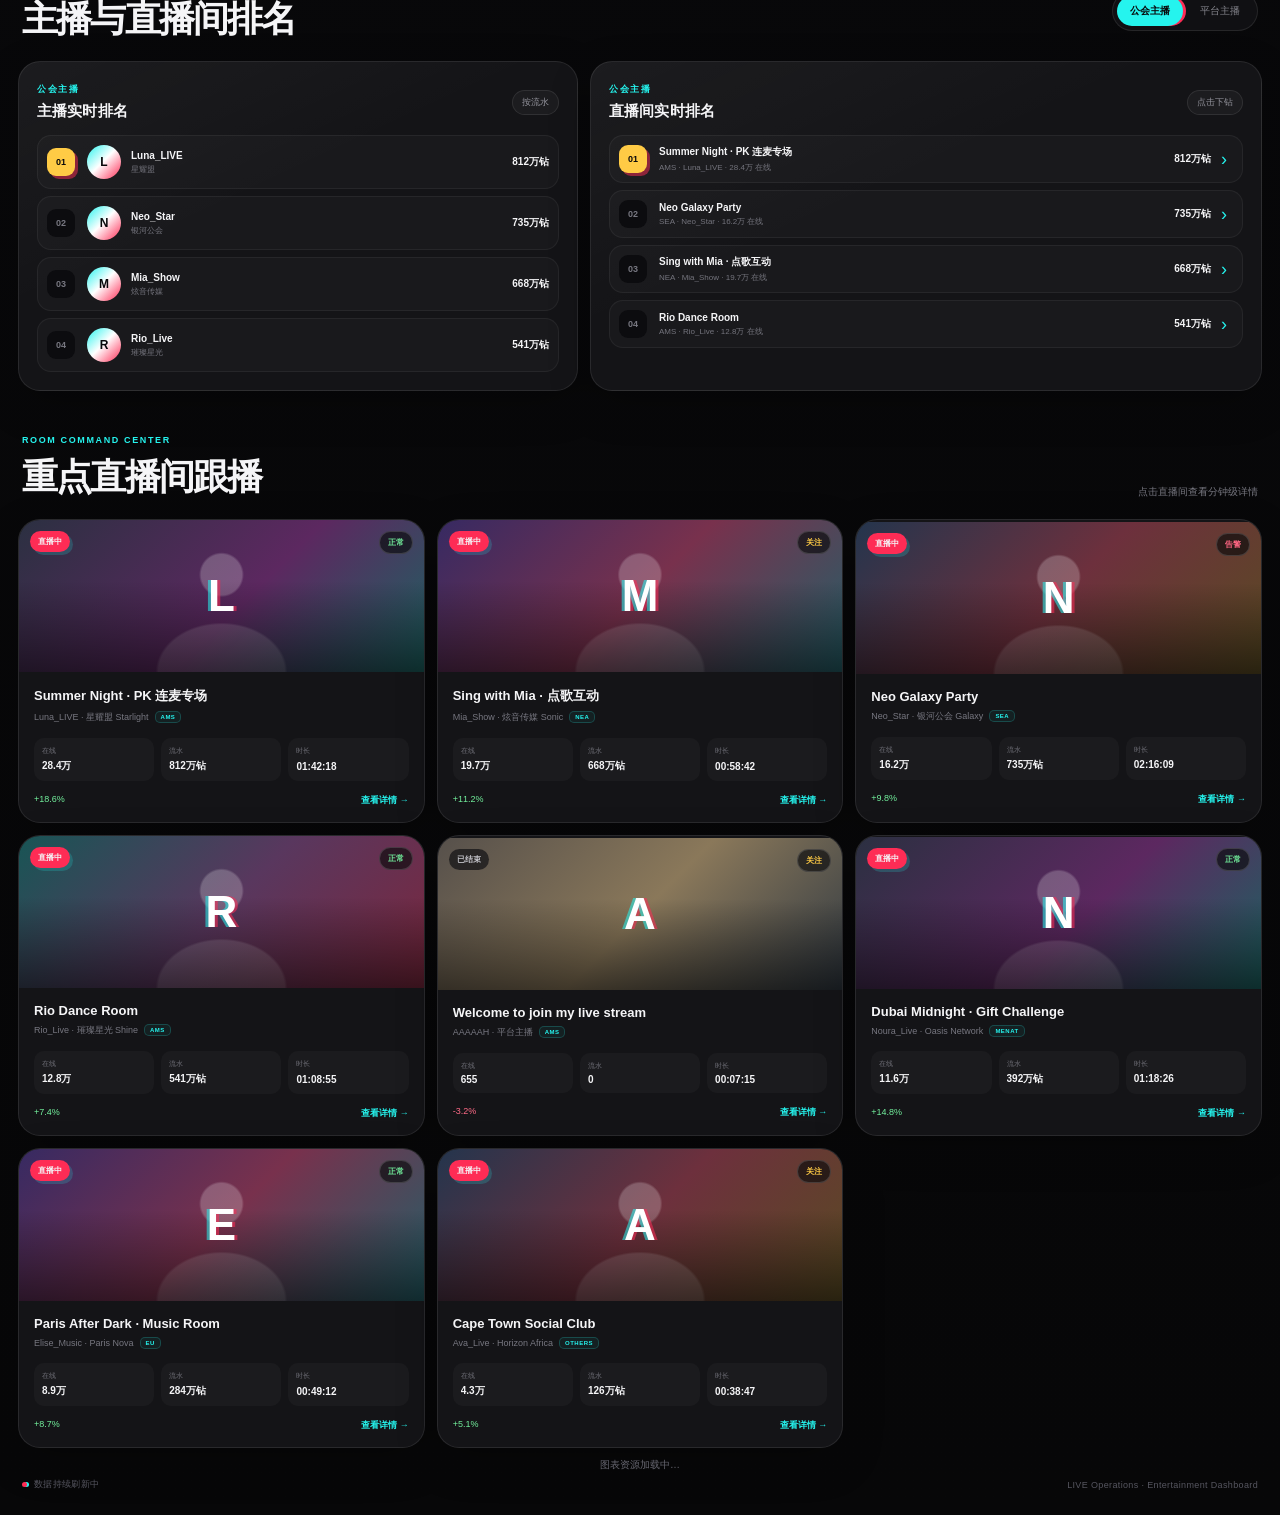
==== commit 442dab1b: "emphasize TikTok LIVE SHOW LIVE branding Updated page title and modified hero section layout and sty" ====
--- a/live-command-center.html
+++ b/live-command-center.html
@@ -4,7 +4,7 @@
 <meta charset="utf-8">
 <meta name="viewport" content="width=device-width, initial-scale=1, viewport-fit=cover">
 <meta name="theme-color" content="#08080a">
-<title>LIVE PULSE · 直播总控台</title>
+<title>TikTok LIVE · SHOW LIVE 全球直播总控台</title>
 <script src="https://registry.npmmirror.com/echarts/5.5.0/files/dist/echarts.min.js"></script>
 <style>
   :root {
@@ -68,12 +68,30 @@
   }
   #clock { min-width:76px; font-size:15px; font-weight:850; font-variant-numeric:tabular-nums; letter-spacing:.04em; text-align:right; }
 
-  .hero { display:flex; align-items:flex-end; justify-content:space-between; gap:20px; padding:38px 4px 20px; }
-  .hero h2 { margin:8px 0 0; font-size:clamp(29px,4vw,48px); line-height:1.04; letter-spacing:-.055em; }
+  .hero { display:flex; align-items:flex-end; justify-content:space-between; gap:20px; padding:34px 4px 20px; }
+  .hero-main { min-width:0; }
+  .show-live-lockup { display:flex; align-items:flex-end; gap:13px; margin:7px 0 1px; line-height:.88; }
+  .show-live-lockup span {
+    display:flex; align-items:center; gap:7px; margin-bottom:8px; color:#f7f7f8;
+    font-size:12px; font-weight:900; letter-spacing:.12em; white-space:nowrap;
+  }
+  .show-live-lockup span i {
+    width:8px; height:8px; border-radius:50%; background:var(--pink);
+    box-shadow:4px 0 var(--cyan),0 0 18px rgba(254,44,85,.45);
+  }
+  .show-live-lockup strong {
+    position:relative; color:#fff; font-size:clamp(48px,6.2vw,76px); font-weight:950;
+    letter-spacing:-.075em; text-shadow:-2px 0 rgba(37,244,238,.48),2px 0 rgba(254,44,85,.5);
+  }
+  .show-live-lockup strong::after {
+    position:absolute; right:-11px; bottom:4px; width:7px; height:7px; border-radius:50%;
+    content:""; background:var(--pink); box-shadow:4px 0 var(--cyan);
+  }
+  .hero h2 { margin:8px 0 0; font-size:clamp(22px,2.5vw,33px); line-height:1.08; letter-spacing:-.045em; }
   .hero h2::after {
-    display:inline-block; width:12px; height:12px; margin-left:12px; border-radius:50%;
-    content:""; background:var(--pink); box-shadow:4px 0 var(--cyan);
-  }
+    display:none;
+  }
+  .hero-sub { margin:8px 0 0; color:#777780; font-size:10px; letter-spacing:.04em; }
   .updated { margin:0 0 4px; color:var(--muted); font-size:11px; font-variant-numeric:tabular-nums; }
 
   .region-filter {
@@ -200,8 +218,10 @@
     .live-pill { display:none; }
     #clock { min-width:68px; font-size:13px; }
     .hero { align-items:flex-start; flex-direction:column; gap:11px; padding:31px 3px 17px; }
-    .hero h2 { font-size:clamp(27px,9vw,38px); }
-    .hero h2::after { width:9px; height:9px; margin-left:9px; }
+    .show-live-lockup { align-items:flex-start; flex-direction:column; gap:2px; }
+    .show-live-lockup span { margin-bottom:2px; font-size:10px; }
+    .show-live-lockup strong { font-size:clamp(45px,15vw,64px); }
+    .hero h2 { font-size:clamp(22px,7vw,30px); }
     .updated { margin:0; }
     .region-filter { align-items:flex-start; flex-direction:column; gap:9px; }
     .region-switch { width:100%; }
@@ -222,7 +242,8 @@
     .topbar { padding:11px; }
     .eyebrow { display:none; }
     .brand { gap:9px; }
-    .hero h2 { font-size:27px; }
+    .show-live-lockup strong { font-size:44px; }
+    .hero h2 { font-size:23px; }
     .kpi { min-height:121px; }
     .k-label { font-size:10px; }
     .k-label::after { width:24px; }
@@ -1179,7 +1200,7 @@
   <header class="topbar">
     <div class="brand">
       <span class="mark" aria-hidden="true"><i></i></span>
-      <div><p class="eyebrow">LIVE PULSE</p><h1>直播总控台</h1></div>
+      <div><p class="eyebrow">TIKTOK LIVE · GLOBAL OPS</p><h1>SHOW LIVE · 直播总控台</h1></div>
     </div>
     <div class="actions">
       <span class="live-pill"><i></i>LIVE</span>
@@ -1188,7 +1209,12 @@
   </header>
 
   <section class="hero">
-    <div><p class="kicker" id="globalScopeLabel">GLOBAL BUSINESS · ALL REGIONS</p><h2>从全局经营，到每一个直播间</h2></div>
+    <div class="hero-main">
+      <p class="kicker" id="globalScopeLabel">GLOBAL BUSINESS · ALL REGIONS</p>
+      <div class="show-live-lockup"><span><i></i>TikTok LIVE</span><strong>SHOW LIVE</strong></div>
+      <h2>从全球经营，到每一场直播高光</h2>
+      <p class="hero-sub">REAL-TIME ENTERTAINMENT LIVE OPERATIONS · PERFORMANCE · TRAFFIC · REVENUE</p>
+    </div>
     <p class="updated" id="updated">数据持续刷新中</p>
   </section>
 
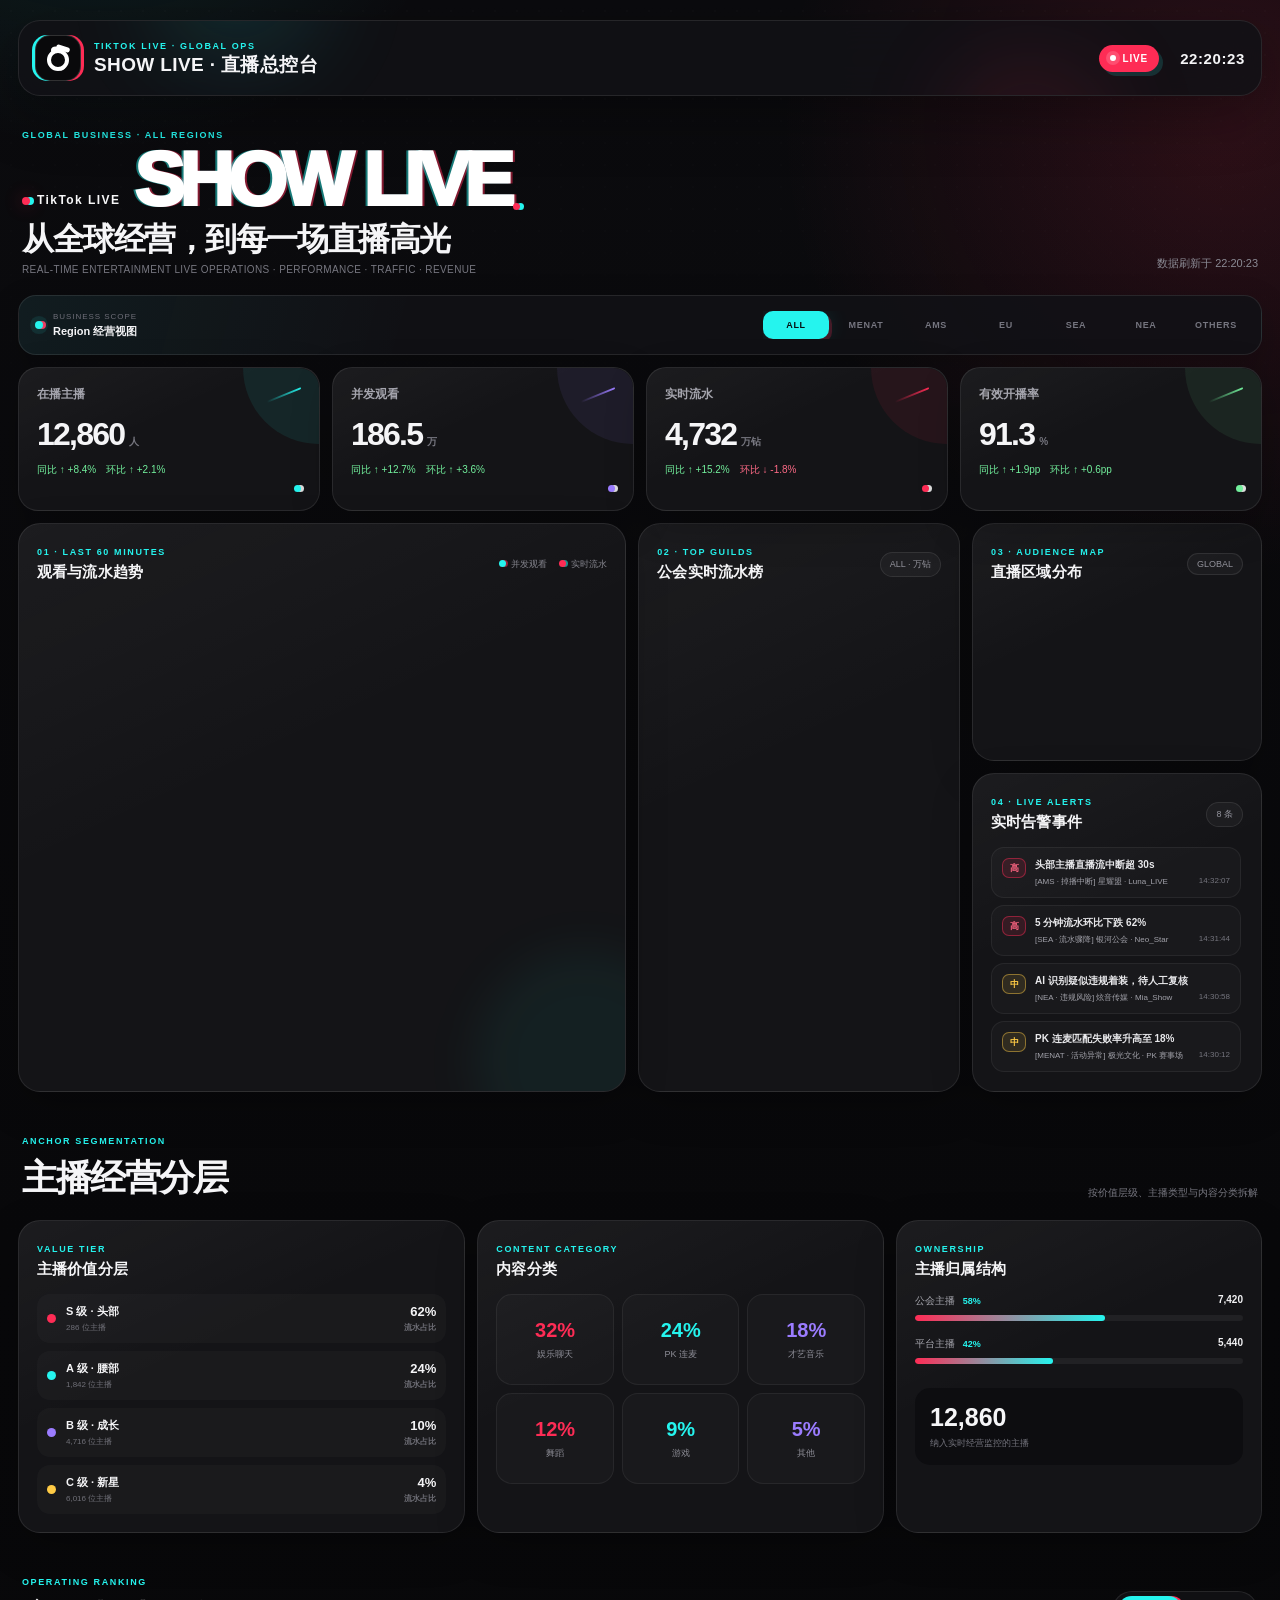
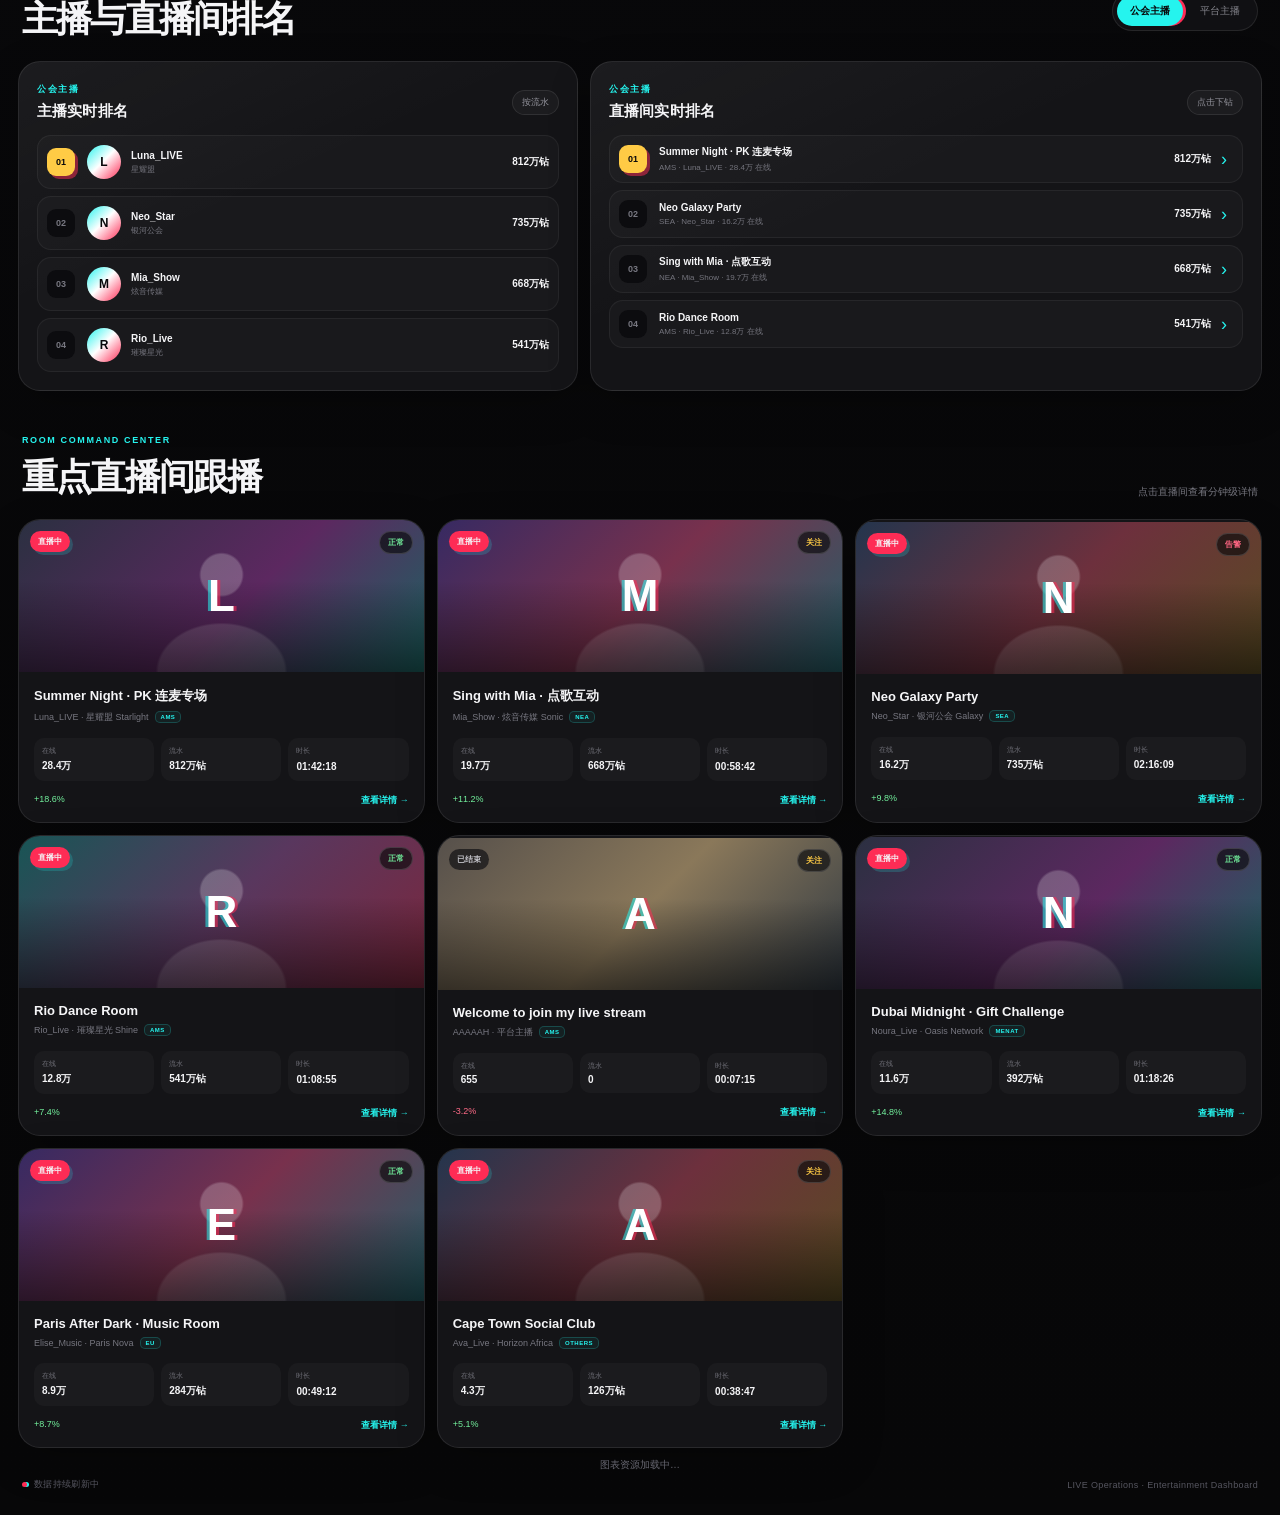
==== commit 3abb03bc: "use SHOW LIVE browser tab icon Add favicon links for better branding." ====
--- a/live-command-center.html
+++ b/live-command-center.html
@@ -4,6 +4,8 @@
 <meta charset="utf-8">
 <meta name="viewport" content="width=device-width, initial-scale=1, viewport-fit=cover">
 <meta name="theme-color" content="#08080a">
+<link rel="icon" type="image/svg+xml" href="live-favicon.svg?v=1">
+<link rel="shortcut icon" href="live-favicon.svg?v=1">
 <title>TikTok LIVE · SHOW LIVE 全球直播总控台</title>
 <script src="https://registry.npmmirror.com/echarts/5.5.0/files/dist/echarts.min.js"></script>
 <style>
